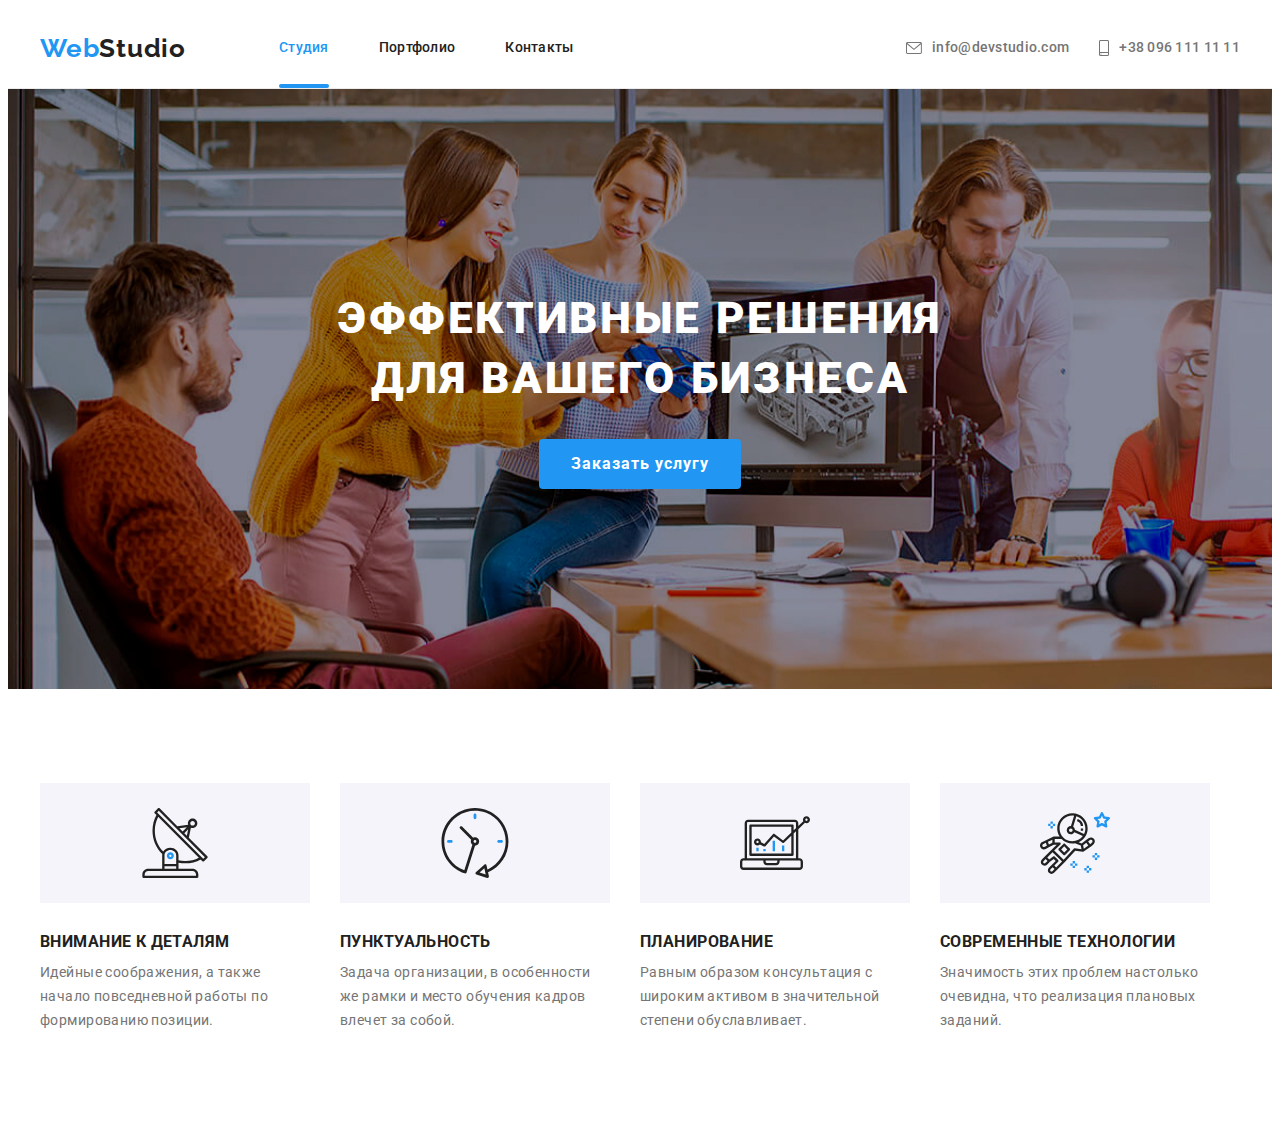
==== index.html @ 7c04c565 "адаптовано specifics section" ====
<!DOCTYPE html>
<html lang="ru">
  <head>
    <meta charset="UTF-8" />
    <meta http-equiv="X-UA-Compatible" content="IE=edge" />
    <meta name="viewport" content="width=device-width, initial-scale=1.0" />
    <title>Студия</title>
    <link rel="preconnect" href="https://fonts.googleapis.com" />
    <link rel="preconnect" href="https://fonts.gstatic.com" crossorigin />
    <link
      href="https://fonts.googleapis.com/css2?family=Raleway:wght@700&family=Roboto:wght@400;500;700;900&display=swap"
      rel="stylesheet"
    />
    <link
      rel="stylesheet"
      href="https://cdnjs.cloudflare.com/ajax/libs/modern-normalize/1.1.0/modern-normalize.min.css"
      integrity="sha512-wpPYUAdjBVSE4KJnH1VR1HeZfpl1ub8YT/NKx4PuQ5NmX2tKuGu6U/JRp5y+Y8XG2tV+wKQpNHVUX03MfMFn9Q=="
      crossorigin="anonymous"
      referrerpolicy="no-referrer"
    />

    <link rel="stylesheet" href="./css/main.min.css" />
  </head>

  <body>
    <!--=================start header=================-->

    <header class="header">
      <div class="container header__container">
        <nav class="header__navigation">
          <a class="header__logo-link link" href="" lang="en">
            <span class="logo-link__logo-part-one">Web</span>Studio</a
          >
          <ul class="header__nav-list list">
            <li class="header__nav-item">
              <a class="header__nav-link link current" href="">Студия</a>
            </li>
            <li class="header__nav-item">
              <a class="header__nav-link link" href="./portfolio.html"
                >Портфолио</a
              >
            </li>
            <li class="header__nav-item">
              <a class="header__nav-link link" href="">Контакты</a>
            </li>
          </ul>
        </nav>

        <button type="button" class="header__menu-burger-btn menu-burger-btn-close" data-menu-open>
          <span>
            <svg width="40" height="40">
              <use href="./images/icon.svg#menu-burger"></use>
            </svg>            
          </span>
        </button>

        <ul class="header__contacts-list list">
          <li class="header__contacts-item">
            <a
              class="header__contacts-link link"
              href="mailto:info@devstudio.com"
            >
              <svg class="header__contacts-icon" width="16" height="12">
                <use href="./images/icon.svg#letter"></use>
              </svg>
              info@devstudio.com</a
            >
          </li>
          <li class="header__contacts-item">
            <a class="header__contacts-link link" href="tel:+380961111111">
              <svg class="header__contacts-icon" width="10" height="16">
                <use href="./images/icon.svg#smartphone"></use>
              </svg>
              +38 096 111 11 11</a
            >
          </li>
        </ul>
      </div>

      <div class="mobile-menu" data-menu>
        <div class="container mobile-menu__container">

          <button class="mobile-menu__close-btn" data-menu-close>
          <svg class="mobile-menu__close-icon" width="40" height="40">
                <use href="./images/icon.svg#icon-close"></use>
              </svg>
        </button>

        <ul class="mobile-menu__nav-list list">
            <li class="mobile-menu__item">
              <a class="mobile-menu__link link current" href="">Студия</a>
            </li>
            <li class="mobile-menu__item">
              <a class="mobile-menu__link link" href="./portfolio.html"
                >Портфолио</a
              >
            </li>
            <li class="mobile-menu__item">
              <a class="mobile-menu__link link" href="">Контакты</a>
            </li>
          </ul>

          <ul class="mobile-menu__contacts list">
            <li class="mobile-menu__tel">
              <a class="mobile-menu__tel-link link" href="tel:+380961111111">+38 096 111 11 11</a>
              </li>
            <li class="mobile-menu__mail"></li>
              <a class="mobile-menu__mail-link link" href="mailto:info@devstudio.com">info@devstudio.com</a>
              </li>
          </ul>

          <ul class="mobile-menu__social list">
            <li class="mobile-menu__social-item">
              <a class="mobile-menu__social-link link" href="">Instagram </a>              
            </li>
            
            <li class="mobile-menu__social-item">
              <a class="mobile-menu__social-link link" href="">Twitter</a>
            </li>
            
            <li class="mobile-menu__social-item">
              <a class="mobile-menu__social-link link" href="">Facebook</a>
            </li>
            
            <li class="mobile-menu__social-item">
              <a class="mobile-menu__social-link link" href="">LinkedIn</a>
            </li>
          </ul>
       
        </div>        
      </div>  
      
    </header>
    <!--=================end header=================-->

    <!--=================start main=================-->
    <main>
      <!-- Hero -->
      <section class="hero">
        <div class="container hero__container">
          <h1 class="hero__title">
            Эффективные решения <br />
            для вашего бизнеса
          </h1>
          <button class="hero__button" type="button" data-modal-open>
            Заказать услугу
          </button>
        </div>
      </section>

      <!-- specifics -->
      <section class="section specifics__section">
        <div class="container">
          <h2 class="visually-hidden">Особенности</h2>
          <ul class="specifics__list list">
            <li class="specifics specifics__item">
              <div class="specifics__container">
                <svg width="70" height="70">
                  <use href="./images/icon.svg#antenna"></use>
                </svg>
              </div>
              <h3 class="specifics__title title">Внимание к деталям</h3>
              <p class="specifics__text">
                Идейные соображения, а также начало повседневной работы по
                формированию позиции.
              </p>
            </li>

            <li class="specifics__item">
              <div class="specifics__container">
                <svg width="70" height="70">
                  <use href="./images/icon.svg#clock"></use>
                </svg>
              </div>
              <h3 class="specifics__title title">Пунктуальность</h3>
              <p class="specifics__text">
                Задача организации, в особенности же рамки и место обучения
                кадров влечет за собой.
              </p>
            </li>

            <li class="specifics__item">
              <div class="specifics__container">
                <svg width="70" height="70">
                  <use href="./images/icon.svg#diagram"></use>
                </svg>
              </div>

              <h3 class="specifics__title title">Планирование</h3>
              <p class="specifics__text">
                Равным образом консультация с широким активом в значительной
                степени обуславливает.
              </p>
            </li>

            <li class="specifics__item">
              <div class="specifics__container">
                <svg width="70" height="70">
                  <use href="./images/icon.svg#astronaut"></use>
                </svg>
              </div>
              <h3 class="specifics__title title">Современные технологии</h3>
              <p class="specifics__text">
                Значимость этих проблем настолько очевидна, что реализация
                плановых заданий.
              </p>
            </li>
          </ul>
        </div>
      </section>

      <!-- work -->
      <!-- <section class="section work">
        <div class="container">
          <h2 class="work__title title">Чем мы занимаемся</h2>

          <ul class="work__list list">
            <li class="work__item">
              <div class="work__item-img">
                <img
                  src="./images/work1.jpg"
                  alt="руки на клавиатуре"
                  width="370"
                />
                <p class="work__text">Десктопные приложения</p>
              </div>
            </li>

            <li class="work__item">
              <div class="work__item-img">
                <img
                  src="./images/work2.jpg"
                  alt="телефон в руках"
                  width="370"
                />
                <p class="work__text">Мобильные приложения</p>
              </div>
            </li>

            <li class="work__item">
              <div class="work__item-img">
                <img
                  src="./images/work3.jpg"
                  alt="планшет в руках"
                  width="370"
                />
                <p class="work__text">Дизайнерские решения</p>
              </div>
            </li>
          </ul>
        </div>
      </section> -->

      <!-- team -->
      <!-- <section class="section team">
        <div class="container">
          <h2 class="team__title title">Наша команда</h2>
          <ul class="team__list list"> -->

            <!--team 1-->
            <!-- <li class="team__item">
              <img
                class="team__img"
                src="./images/team1.jpg"
                alt="Игорь Демьяненко"
                width="270"
              />
              <div class="team__description">
                <h3 class="team__list-title title">Игорь Демьяненко</h3>
                <p class="team__list-text" lang="en">Product Designer</p>

                <ul class="social-list list">
                  <li class="social-item team__social-item">
                    <a href="" class="social-item__links">
                      <svg class="social-item__icon" width="20" height="20">
                        <use href="./images/icon.svg#instagram"></use>
                      </svg>
                    </a>
                  </li>

                  <li class="social-item team__social-item">
                    <a href="" class="social-item__links">
                      <svg class="social-item__icon" width="20" height="20">
                        <use href="./images/icon.svg#twitter"></use>
                      </svg>
                    </a>
                  </li>

                  <li class="social-item team__social-item">
                    <a href="" class="social-item__links">
                      <svg class="social-item__icon" width="20" height="20">
                        <use href="./images/icon.svg#facebook"></use>
                      </svg>
                    </a>
                  </li>

                  <li class="social-item team__social-item">
                    <a href="" class="social-item__links">
                      <svg class="social-item__icon" width="20" height="20">
                        <use href="./images/icon.svg#linkedin"></use>
                      </svg>
                    </a>
                  </li>
                </ul>
              </div>
            </li> -->

            <!--team 2-->
            <!-- <li class="team__item">
              <img
                class="team__img"
                src="./images/team2.jpg"
                alt="Ольга Репина"
                width="270"
              />
              <div class="team__description">
                <h3 class="team__list-title title">Ольга Репина</h3>
                <p class="team__list-text" lang="en">Frontend Developer</p>

                <ul class="social-list list">
                  <li class="social-item team__social-item">
                    <a href="" class="social-item__links">
                      <svg class="social-item__icon" width="20" height="20">
                        <use href="./images/icon.svg#instagram"></use>
                      </svg>
                    </a>
                  </li>

                  <li class="social-item team__social-item">
                    <a href="" class="social-item__links">
                      <svg class="social-item__icon" width="20" height="20">
                        <use href="./images/icon.svg#twitter"></use>
                      </svg>
                    </a>
                  </li>

                  <li class="social-item team__social-item">
                    <a href="" class="social-item__links">
                      <svg class="social-item__icon" width="20" height="20">
                        <use href="./images/icon.svg#facebook"></use>
                      </svg>
                    </a>
                  </li>

                  <li class="social-item team__social-item">
                    <a href="" class="social-item__links">
                      <svg class="social-item__icon" width="20" height="20">
                        <use href="./images/icon.svg#linkedin"></use>
                      </svg>
                    </a>
                  </li>
                </ul>
              </div>
            </li> -->

            <!--team 3-->
            <!-- <li class="team__item">
              <img
                class="team__img"
                src="./images/team3.jpg"
                alt="Николай Тарасов"
                width="270"
              />
              <div class="team__description">
                <h3 class="team__list-title title">Николай Тарасов</h3>
                <p class="team__list-text" lang="en">Marketing</p>

                <ul class="social-list list">
                  <li class="social-item team__social-item">
                    <a href="" class="social-item__links">
                      <svg class="social-item__icon" width="20" height="20">
                        <use href="./images/icon.svg#instagram"></use>
                      </svg>
                    </a>
                  </li>

                  <li class="social-item team__social-item">
                    <a href="" class="social-item__links">
                      <svg class="social-item__icon" width="20" height="20">
                        <use href="./images/icon.svg#twitter"></use>
                      </svg>
                    </a>
                  </li>

                  <li class="social-item team__social-item">
                    <a href="" class="social-item__links">
                      <svg class="social-item__icon" width="20" height="20">
                        <use href="./images/icon.svg#facebook"></use>
                      </svg>
                    </a>
                  </li>

                  <li class="social-item team__social-item">
                    <a href="" class="social-item__links">
                      <svg class="social-item__icon" width="20" height="20">
                        <use href="./images/icon.svg#linkedin"></use>
                      </svg>
                    </a>
                  </li>
                </ul>
              </div>
            </li> -->

            <!--team 4-->
            <!-- <li class="team__item">
              <img
                class="team__img"
                src="./images/team4.jpg"
                alt="Михаил Ермаков"
                width="270"
              />
              <div class="team__description">
                <h3 class="team__list-title title">Михаил Ермаков</h3>
                <p class="team__list-text" lang="en">UI Designer</p>

                <ul class="social-list list">
                  <li class="social-item team__social-item">
                    <a href="" class="social-item__links">
                      <svg class="social-item__icon" width="20" height="20">
                        <use href="./images/icon.svg#instagram"></use>
                      </svg>
                    </a>
                  </li>

                  <li class="social-item team__social-item">
                    <a href="" class="social-item__links">
                      <svg class="social-item__icon" width="20" height="20">
                        <use href="./images/icon.svg#twitter"></use>
                      </svg>
                    </a>
                  </li>

                  <li class="social-item team__social-item">
                    <a href="" class="social-item__links">
                      <svg class="social-item__icon" width="20" height="20">
                        <use href="./images/icon.svg#facebook"></use>
                      </svg>
                    </a>
                  </li>

                  <li class="social-item team__social-item">
                    <a href="" class="social-item__links">
                      <svg class="social-item__icon" width="20" height="20">
                        <use href="./images/icon.svg#linkedin"></use>
                      </svg>
                    </a>
                  </li>
                </ul>
              </div>
            </li> -->
          </ul>
        </div>
      </section>

      <!--our clients-->
      <!-- <section class="section">
        <div class="container">
          <h2 class="clients clients__title title">Постоянные клиенты</h2>
          <ul class="clients__list list">
            <li>
              <a class="clients__link" href="">
                <svg width="106" height="60">
                  <use href="./images/icon.svg#group"></use>
                </svg>
              </a>
            </li>
            <li>
              <a class="clients__link" href="">
                <svg width="106" height="60">
                  <use href="./images/icon.svg#group-1"></use>
                </svg>
              </a>
            </li>
            <li>
              <a class="clients__link" href="">
                <svg width="106" height="60">
                  <use href="./images/icon.svg#group-2"></use>
                </svg>
              </a>
            </li>
            <li>
              <a class="clients__link" href="">
                <svg width="106" height="60">
                  <use href="./images/icon.svg#group-3"></use>
                </svg>
              </a>
            </li>
            <li>
              <a class="clients__link" href="">
                <svg width="106" height="60">
                  <use href="./images/icon.svg#group-4"></use>
                </svg>
              </a>
            </li>
            <li>
              <a class="clients__link" href="">
                <svg width="106" height="60">
                  <use href="./images/icon.svg#group-5"></use>
                </svg>
              </a>
            </li>
          </ul>
        </div>
      </section> -->
    </main>
    <!--=================end main=================-->

    <!--=================start footer=================-->
    <!-- <footer class="footer">
      <div class="container footer-container"> -->
        <!-- <div class="adress">
          <a class="footer-logo-link link" href="" lang="en">
            <span class="logo-part-one">Web</span>Studio</a
          >
          <address>
            <ul class="address-list list">
              <li class="address-list-item">
                <a
                  class="address-list-link link"
                  href="https://goo.gl/maps/DS2FpUbjy8NpvMt88"
                  target="_blank"
                >
                  г. Киев, пр-т Леси Украинки, 26</a
                >
              </li>
              <li class="address-list-item">
                <a
                  class="address-list-link-item link"
                  href="mailto:info@devstudio.com"
                  >info@devstudio.com</a
                >
              </li>
              <li class="address-list-item">
                <a class="address-list-link-item link" href="tel:+380991111111"
                  >+38 099 111 11 11</a
                >
              </li>
            </ul>
          </address>
        </div> -->

        <!-- <div class="footer-social">
          <p class="footer-text">присоединяйтесь</p>
          <ul class="footer-social-list list">
            <li class="footer-social-item">
              <a class="footer-social-link" href="">
                <svg width="20" height="20">
                  <use
                    class="footer-social-icon"
                    href="./images/icon.svg#instagram"
                  ></use>
                </svg>
              </a>
            </li>
            <li class="footer-social-item">
              <a class="footer-social-link" href="">
                <svg width="20" height="20">
                  <use href="./images/icon.svg#twitter"></use>
                </svg>
              </a>
            </li>
            <li class="footer-social-item">
              <a class="footer-social-link" href="">
                <svg width="20" height="20">
                  <use href="./images/icon.svg#facebook"></use>
                </svg>
              </a>
            </li>
            <li class="footer-social-item">
              <a class="footer-social-link" href="">
                <svg width="20" height="20">
                  <use href="./images/icon.svg#linkedin"></use>
                </svg>
              </a>
            </li>
          </ul>
        </div> -->

        <!-- form -->
        <!-- <div>
          <p class="footer-text">Подпишитесь на рассылку</p>
          <form name="email" autocomplete="on">
            <label>
              <input
                class="email-subscribe"
                type="email"
                name="email"
                autofocus
                placeholder="E-mail"
              />
            </label>
            <button class="form-btn" type="submit">
              <span class="form-text-icon-btn">
                Подписаться
                <svg class="form-icon-send" width="24" height="24">
                  <use href="./images/icon.svg#icon-send"></use>
                </svg>
              </span>
            </button>
          </form>
        </div> -->
      </div>
    </footer> 
    <!--=================end footer=================-->

    <!-- <div class="backdrop is-hidden" data-modal>
      <div class="modal">
        <button type="button" class="modal-close-btn" data-modal-close>
          <svg class="modal-close-icon" width="18" height="18">
            <use href="./images/icon.svg#icon-close"></use>
          </svg>
        </button>
        <p class="modal-title">Оставьте свои данные, мы вам перезвоним</p>

        <form class="modal-form">
          <div class="form-input-wrapper">
            <label class="form-field"
              ><span class="form-text">Имя</span>
              <span class="form-user">
                <input
                  name="user_name"
                  class="form-input"
                  type="text"
                  required
                  minlength="2"
                />
                <svg class="input-icon" width="18" height="18">
                  <use href="./images/icon.svg#person"></use>
                </svg>
              </span>
            </label>

            <label class="form-field"
              ><span class="form-text">Телефон</span>
              <span class="form-user">
                <input
                  name="user_tel"
                  class="form-input"
                  type="tel"
                  required
                  pattern="[0-9]{10}"
                />
                <svg class="input-icon" width="18" height="18">
                  <use href="./images/icon.svg#phone"></use>
                </svg>
              </span>
            </label>

            <label class="form-field"
              ><span class="form-text">Почта</span>
              <span class="form-user">
                <input
                  name="user_email"
                  class="form-input"
                  type="email"
                  required
                />
                <svg class="input-icon" width="18" height="18">
                  <use href="./images/icon.svg#email"></use>
                </svg>
              </span>
            </label>

            <label class="form-field"
              ><span class="form-text">Комментарий</span>
              <textarea
                name="comment"
                class="form-comment"
                placeholder="Введите текст"
              ></textarea>
            </label>
          </div>

          <div class="form-checkbox-wrapper">
            <input
              name="accept-policy"
              class="form-checkbox visually-hidden"
              type="checkbox"
              id="policy-checkbox"
              required
            />
            <label class="form-checkbox-label" for="policy-checkbox"
              >Соглашаюсь с рассылкой и принимаю&nbsp;
              <a class="accept-policy-link" href="">Условия договора</a></label
            >
          </div>
          <button class="send-btn" type="submit">Отправить</button>
        </form>
      </div>
    </div> -->

    <script src="./js/modal.js"></script>
    <script src="./js/menu.js"></script>
  </body>
</html>
---- css/main.min.css ----
:root{--primary-text-color: #757575;--title-text-color: #212121;--akcent-text-color: #2196f3;--main-text-color: #ffffff;--border-color: #eeeeee;--fone-background-color: #ffffff;--main-background-color: #2f303a;--second-background-color: #f5f4fa;--button-color: #2196f3;--social-color: #afb1b8;--social-akcent-color: #2196f3;--social-hover-color: #ffffff;--primary-font-family: "Roboto", sans-serif;--font-logo: "Raleway", sans-serif}.visually-hidden{position:absolute;width:1px;height:1px;margin:-1px;padding:0;overflow:hidden;border:0;clip:rect(0 0 0 0)}body{font-family:var(--primary-font-family);font-size:14px;line-height:0.03em;letter-spacing:0.03em;color:var(--primary-text-color);background-color:var(--fone-background-color)}h1,h2,h3,p{margin-top:0;margin-bottom:0}ul{margin-top:0;margin-bottom:0;padding-left:0}img{display:block;max-width:100%;height:auto}.list{list-style:none}.link{text-decoration:none;transition:color 250ms cubic-bezier(0.4, 0, 0.2, 1)}.section{padding-top:94px;padding-bottom:94px}.container{padding-left:15px;padding-right:15px}@media screen and (min-width: 480px){.container{width:480px;margin-left:auto;margin-right:auto}}@media screen and (min-width: 768px){.container{width:768px}}@media screen and (min-width: 1200px){.container{width:1200px}}.title{color:var(--title-text-color)}.social-list{display:flex;justify-content:center;align-items:center}.team__social-item:not(:last-child){margin-right:10px}.social-item__links{display:flex;justify-content:center;align-items:center;width:44px;height:44px;border-radius:50%;fill:var(--social-color);transition:background-color 250ms cubic-bezier(0.4, 0, 0.2, 1)}.social-item__links:hover,.social-item__links:focus{fill:var(--social-hover-color);background-color:var(--social-akcent-color)}.social-item__icon{display:flex;justify-content:center;transition:fill 250ms cubic-bezier(0.4, 0, 0.2, 1)}.header__logo-link{font-family:var(--font-logo);font-style:normal;font-weight:700;font-size:24px;line-height:1.17;letter-spacing:0.03em;color:var(--title-text-color)}.logo-link__logo-part-one{color:var(--akcent-text-color)}@media screen and (min-width: 1200px){.header__logo-link{font-size:26px;line-height:1.19}}.footer-logo-link{display:block;margin-bottom:20px;font-family:var(--font-logo);font-style:normal;font-weight:700;font-size:26px;line-height:1.19;letter-spacing:0.03em;color:var(--main-text-color)}@media screen and (max-width: 767px){.mobile-menu{opacity:0;visibility:hidden;pointer-events:none;position:absolute;top:0;left:0;width:100%;height:100vh;overflow:auto;background-color:var(--fone-background-color)}.mobile-menu__container{position:relative;padding-top:48px;padding-left:40px;padding-bottom:48px;display:flex;flex-direction:column;justify-content:space-between;height:100vh}.mobile-menu.is-open{opacity:1;visibility:visible;pointer-events:auto}.mobile-menu__close-btn{position:absolute;top:10px;right:15px;padding:0;border:none;line-height:0;background-color:transparent}.mobile-menu__close-btn:hover,.mobile-menu__close-btn:focus{fill:var(--button-color);outline:none;transition:fill 250ms cubic-bezier(0.4, 0, 0.2, 1)}.mobile-menu__item:not(:last-child){margin-bottom:32px}.mobile-menu__item .current{color:var(--akcent-text-color)}.mobile-menu__link{font-style:normal;font-weight:500;font-size:40px;line-height:1.18;letter-spacing:0.02em;color:var(--title-text-color)}.mobile-menu__tel{margin-bottom:32px}.mobile-menu__tel-link{font-style:normal;font-weight:500;font-size:34px;line-height:1.18;letter-spacing:0.02em;color:var(--akcent-text-color)}.mobile-menu__mail-link{font-style:normal;font-weight:500;font-size:24px;line-height:1.17;letter-spacing:0.02em;color:var(--primary-text-color)}.mobile-menu__social{display:flex;flex-wrap:wrap}.mobile-menu__social-item:not(:last-child){border-right:1px solid rgba(33,33,33,0.2);margin-right:10px}.mobile-menu__social-link{font-style:normal;font-weight:500;font-size:18px;line-height:1.22;letter-spacing:0.02em;color:var(--akcent-text-color);margin-right:10px}}@media screen and (min-width: 768px){.mobile-menu{display:none}}.backdrop{position:fixed;top:0;left:0;width:100vw;height:100vh;background-color:rgba(0,0,0,0.2);transition:opacity 500ms, visibility 500ms}.backdrop.is-hidden{opacity:0;visibility:hidden;pointer-events:none}.modal{position:absolute;top:50%;left:50%;transform:translate(-50%, -50%);width:528px;height:580px;background-color:#ffffff;color:var(--title-text-color);padding:40px;font-weight:700;font-size:20px;line-height:1.15}.modal-close-btn{position:absolute;top:8px;right:8px;width:30px;height:30px;display:flex;justify-content:center;align-items:center;border-radius:50%;border:1px solid rgba(0,0,0,0.1);background-color:transparent;padding:0;cursor:pointer}.modal-close-btn:hover,.modal-close-btn:focus{fill:var(--button-color);outline:none;transition:fill 250ms cubic-bezier(0.4, 0, 0.2, 1)}.modal-title{text-align:center}.form-input-wrapper{margin-top:12px;margin-bottom:20px}.form-field{display:block;align-items:center}.form-user{position:relative}.form-input{width:100%;height:40px;border:1px solid rgba(33,33,33,0.2);border-radius:4px;padding-left:42px;outline:none;font-weight:400;font-size:14px}.form-input:hover,.form-input:focus{border:1px solid var(--akcent-text-color);transition:border 250ms cubic-bezier(0.4, 0, 0.2, 1)}.input-icon{position:absolute;top:50%;left:12px;transform:translateY(-50%)}.form-input:focus+.input-icon,.form-input:hover+.input-icon{fill:var(--akcent-text-color);transition:fill 250ms cubic-bezier(0.4, 0, 0.2, 1)}.form-text{font-weight:400;font-size:12px;line-height:1.17;letter-spacing:0.01em;color:var(--primary-text-color)}.form-comment{width:100%;height:120px;border:1px solid rgba(33,33,33,0.2);border-radius:4px;resize:none;padding-top:12px;padding-left:16px;font-weight:400;font-size:14px;letter-spacing:0.01em;color:var(--title-text-color);outline:none}.form-comment:hover,.form-comment:focus{border:1px solid var(--akcent-text-color);transition:border 250ms cubic-bezier(0.4, 0, 0.2, 1)}.form-comment::placeholder{color:rgba(117,117,117,0.5)}.form-checkbox-wrapper{display:flex;justify-content:center}.form-checkbox-label{display:flex;align-items:center;font-weight:400;font-size:14px;line-height:1.71;color:var(--primary-text-color)}.form-checkbox-label::before{display:inline-block;width:16px;height:16px;border:1px solid #212121;border-radius:2px;content:"";cursor:pointer;margin-right:10px}.form-checkbox:checked+.form-checkbox-label::before{background-color:var(--button-color);border:none;background-image:url(../images/iconcheck.svg)}.form-checkbox:focus+.form-checkbox-label::before{outline:1px solid var(--button-color);border:none;transition:outline 250ms cubic-bezier(0.4, 0, 0.2, 1)}.accept-policy-link{color:var(--akcent-text-color)}.send-btn{display:block;margin:30px auto 0;width:200px;height:50px;border-radius:4px;border:none;font-weight:700;font-size:16px;line-height:1.88;letter-spacing:0.06em;color:var(--main-text-color);background-color:var(--button-color);cursor:pointer}.send-btn:hover,.send-btn:focus{background-color:#188ce8;box-shadow:0px 4px 4px rgba(0,0,0,0.15);transition:background-color 250ms cubic-bezier(0.4, 0, 0.2, 1),box-shadow 250ms cubic-bezier(0.4, 0, 0.2, 1)}.header{border-bottom:1px solid #ececec}.header__container{display:flex;justify-content:space-between;align-items:center}@media screen and (max-width: 1199px){.header__contacts-item:not(:last-child){margin-bottom:10px}.header{padding-top:21px;padding-bottom:21px}}@media screen and (max-width: 767px){.header{padding-top:10px;padding-bottom:10px}.header__nav-list{display:none}.header__contacts-list{display:none}.header__menu-burger-btn{padding:0;margin:0;border:none;line-height:0;background-color:var(--fone-background-color)}.header__menu-burger-btn:hover,.header__menu-burger-btn:focus{fill:var(--button-color);outline:none;transition:fill 250ms cubic-bezier(0.4, 0, 0.2, 1)}}@media screen and (min-width: 768px){.header__navigation{display:flex;align-items:center}.header__nav-list{display:flex;margin-left:88px}.header__nav-item{position:relative}.header__nav-item:not(:last-child){margin-right:50px}.header__nav-item .current{color:var(--akcent-text-color)}.header__nav-item .current::after{content:"";position:absolute;width:100%;height:4px;border-radius:2px;background-color:var(--social-akcent-color);bottom:-1px;left:0}.header__nav-link{position:relative;padding-top:32px;padding-bottom:32px;font-style:normal;font-weight:500;font-size:14px;line-height:1.14;letter-spacing:0.02em;color:var(--title-text-color)}.header__menu-burger-btn{display:none}.header__contacts-link{display:flex;align-items:center;font-weight:500;font-size:12px;line-height:1.17;letter-spacing:0.02em;color:var(--primary-text-color)}.header__contacts-icon{fill:currentColor;margin-right:10px}}@media screen and (min-width: 1200px){.header__nav-link{position:relative}.header__nav-link:hover,.header__nav-link:focus{color:var(--akcent-text-color)}.header__nav-list{margin-left:93px}.header__contacts-list{display:flex;align-items:center;margin-left:auto}.header__contacts-item:not(:last-child){margin-right:30px}.header__contacts-link{padding-top:32px;padding-bottom:32px;font-size:14px;line-height:1.14}.header__contacts-link:hover,.header__contacts-link:focus{color:var(--akcent-text-color)}}.hero{margin:0 auto;background-image:linear-gradient(rgba(47,48,58,0.4), rgba(47,48,58,0.4));background-size:cover;background-repeat:no-repeat;background-color:var(--main-background-color);text-align:center}.hero__title{font-weight:900;letter-spacing:0.06em;text-transform:uppercase;color:var(--main-text-color)}.hero__button{margin-right:auto;margin-left:auto;margin-top:30px;padding:10px 32px;min-width:200px;border-radius:4px;border:none;font-family:inherit;font-weight:700;font-size:16px;line-height:1.88;display:flex;align-items:center;text-align:center;letter-spacing:0.06em;cursor:pointer;color:var(--main-text-color);background-color:var(--button-color);transition:background-color 250ms cubic-bezier(0.4, 0, 0.2, 1),box-shadow 250ms cubic-bezier(0.4, 0, 0.2, 1)}.hero__button:hover,.hero__button:focus{background-color:#188ce8;box-shadow:0px 4px 4px rgba(0,0,0,0.15)}@media screen and (max-width: 1199px){.hero{max-height:400px;padding-top:118px;padding-bottom:118px}.hero__title{font-size:26px;line-height:1.62}}@media screen and (max-width: 767px){.hero{max-width:767px;background-image:url("../images/mobile/hero-img.jpg")}}@media screen and (max-width: 767px) and (min-device-pixel-ratio: 2), screen and (max-width: 767px) and (min-resolution: 192dpi), screen and (max-width: 767px) and (min-resolution: 2dppx){.hero{background-image:url("../images/mobile/hero-img@2x.jpg")}}@media screen and (min-width: 768px){.hero{max-width:1199px;background-image:url("../images/tablet/hero-tablet-img.jpg")}}@media screen and (min-width: 768px) and (min-device-pixel-ratio: 2), screen and (min-width: 768px) and (min-resolution: 192dpi), screen and (min-width: 768px) and (min-resolution: 2dppx){.hero{background-image:url("../images/tablet/hero-tablet-img@2x.jpg")}}@media screen and (min-width: 1200px){.hero{max-width:1600px;max-height:600px;padding-top:200px;padding-bottom:200px;background-image:url("../images/desktop/hero-desktop-Img.jpg")}}@media screen and (min-width: 1200px) and (min-device-pixel-ratio: 2), screen and (min-width: 1200px) and (min-resolution: 192dpi), screen and (min-width: 1200px) and (min-resolution: 2dppx){.hero{background-image:url("../images/desktop/hero-desktop-Img@2x.png")}}@media screen and (min-width: 1200px){.hero__title{font-size:44px;line-height:1.36}}.specifics__container{display:flex;justify-content:center;align-items:center;height:120px;margin-bottom:30px;background-color:var(--second-background-color)}.specifics__title{margin-bottom:10px;font-weight:700;line-height:1.14;text-transform:uppercase}.specifics__text{line-height:1.71}@media screen and (max-width: 1199px){.specifics__section{padding-top:60px;padding-bottom:60px}.specifics__list{flex-wrap:wrap;margin:-15px}.specifics__item{width:calc((100% - 4 * 15px) / 2);margin:15px}}@media screen and (max-width: 767px){.specifics__item{width:100%}.specifics__title{text-align:center}.specifics__text{margin-bottom:30px}}@media screen and (min-width: 768px){.specifics__list{display:flex}}@media screen and (min-width: 1200px){.specifics__item{width:270px}.specifics__item:not(:last-child){margin-right:30px}}.work{padding-top:0}.work__title{margin-bottom:50px;font-weight:700;font-size:36px;line-height:1.17;text-align:center}.work__list{display:flex}.work__item:not(:last-child){margin-right:30px}.work__item-img{position:relative}.work__text{position:absolute;bottom:0;left:0;width:100%;height:70px;font-weight:700;line-height:1.14;text-align:center;text-transform:uppercase;color:var(--main-text-color);background-color:rgba(47,48,58,0.8);padding-top:27px;padding-bottom:27px}.team{background-color:var(--second-background-color)}.team__title{margin-bottom:50px;font-weight:700;font-size:36px;line-height:42px;text-align:center}.team__list{display:flex;margin-left:-30px}.team__item{flex-basis:calc((100% - 120px) / 4);margin-left:30px}.team__description{width:270px;padding-top:30px;padding-bottom:30px;box-shadow:0px 1px 3px rgba(0,0,0,0.12),0px 1px 1px rgba(0,0,0,0.14),0px 2px 1px rgba(0,0,0,0.2);border-radius:0px 0px 4px 4px;background-color:var(--fone-background-color)}.team__list-title{margin-bottom:10px;font-weight:500;font-size:16px;line-height:1.19;text-align:center}.team__list-text{font-size:16px;line-height:1.19;text-align:center;margin-bottom:16px}.clients{margin-bottom:50px}.clients__title{font-weight:700;font-size:36px;line-height:1.17;text-align:center}.clients__list{display:flex;justify-content:space-between}.clients__link{padding:16px 32px;display:flex;width:170px;height:92px;border:1px solid var(--social-color);box-sizing:border-box;border-radius:4px;fill:var(--social-color);transition:fill 250ms cubic-bezier(0.4, 0, 0.2, 1),border 250ms cubic-bezier(0.4, 0, 0.2, 1)}.clients__link:hover,.clients__link:focus{fill:var(--social-akcent-color);border:1px solid var(--social-akcent-color)}.footer{background-color:var(--main-background-color);padding-top:60px;padding-bottom:60px}.footer-container{display:flex;align-items:baseline}.adress{margin-right:70px}.address-list-item:not(:last-child){margin-bottom:9px}.address-list-link{font-style:normal;font-weight:400;font-size:14px;line-height:1.71;letter-spacing:0.03em;color:var(--main-text-color)}.address-list-link:hover,.address-list-link:focus{color:var(--akcent-text-color)}.address-list-link-item{font-style:normal;font-weight:400;font-size:14px;line-height:1.71;letter-spacing:0.03em;color:rgba(255,255,255,0.6)}.address-list-link-item:hover,.address-list-link-item:focus{color:var(--akcent-text-color)}.footer-text{margin-bottom:20px;font-weight:700;line-height:1.14;text-transform:uppercase;color:var(--main-text-color)}.footer-social{margin-right:93px}.footer-social-list{display:flex;justify-content:space-between}.footer-social-item{display:flex;justify-content:space-between;align-items:center}.footer-social-item:not(:last-child){margin-right:10px}.footer-social-link{display:flex;justify-content:center;align-items:center;width:44px;height:44px;border-radius:50%;fill:var(--main-text-color);background-color:rgba(255,255,255,0.1);transition:background-color 250ms cubic-bezier(0.4, 0, 0.2, 1)}.footer-social-link:hover,.footer-social-link:focus{background-color:var(--social-akcent-color)}.footer-social-icon{display:flex;justify-content:center}.email-subscribe{width:358px;height:50px;border:1px solid rgba(255,255,255,0.3);box-sizing:border-box;border-radius:4px;background:none;filter:drop-shadow(0px 4px 4px rgba(0,0,0,0.15));padding-left:16px;font-weight:400;font-size:16px;line-height:1.25;letter-spacing:0.03em;color:var(--main-text-color)}.form-btn{width:200px;height:50px;margin-left:12px;border-radius:4px;border:none;font-weight:700;font-size:16px;line-height:1.88;letter-spacing:0.06em;color:var(--main-text-color);background-color:var(--button-color);cursor:pointer}.form-btn:hover,.form-btn:focus{background-color:#188ce8;box-shadow:0px 4px 4px rgba(0,0,0,0.15);transition:background-color 250ms cubic-bezier(0.4, 0, 0.2, 1),box-shadow 250ms cubic-bezier(0.4, 0, 0.2, 1)}.form-text-icon-btn{display:flex;justify-content:center}.form-icon-send{margin-left:10px}.filter-list{display:flex;justify-content:center}.filter-list-item{margin-right:8px;margin-bottom:50px}.filter-list-button{padding-top:6px;padding-bottom:6px;padding-left:22px;padding-right:22px;border-radius:4px;border:transparent;font-weight:500;font-size:16px;line-height:1.62;text-align:center;letter-spacing:0.03em;cursor:pointer;color:var(--title-text-color);background-color:var(--second-background-color);transition:color 250ms cubic-bezier(0.4, 0, 0.2, 1),background-color 250ms cubic-bezier(0.4, 0, 0.2, 1),box-shadow 250ms cubic-bezier(0.4, 0, 0.2, 1)}.filter-list-button:hover,.filter-list-button:focus{color:var(--main-text-color);background-color:var(--button-color);box-shadow:0px 3px 1px rgba(0,0,0,0.1),0px 1px 2px rgba(0,0,0,0.08),0px 2px 2px rgba(0,0,0,0.12)}.projects-list{display:flex;flex-wrap:wrap;margin-left:-30px;margin-top:-30px}.projects-list-item{flex-basis:calc((100% - 90px) / 3);margin-left:30px;margin-top:30px}.projects-list-link{display:block;transition:box-shadow 250ms cubic-bezier(0.4, 0, 0.2, 1)}.projects-list-link:hover,.projects-list-link:focus{box-shadow:0px 1px 1px rgba(0,0,0,0.12),0px 4px 4px rgba(0,0,0,0.06),1px 4px 6px rgba(0,0,0,0.16)}.project-description{padding:20px 24px;border:1px solid var(--border-color);border-top:none}.projects-item-title{margin-bottom:4px;font-style:normal;font-weight:700;font-size:18px;line-height:2;letter-spacing:0.06em;color:var(--title-text-color)}.projects-item-text{font-style:normal;font-weight:400;font-size:16px;line-height:1.88;letter-spacing:0.03em;color:var(--primary-text-color)}.projects-list-link-img{position:relative;overflow:hidden}.overlay{position:absolute;top:0;left:0;width:100%;height:100%;font-size:18px;line-height:1.56;color:var(--main-text-color);background-color:rgba(33,150,243,0.9);padding:63px 24px;overflow:auto;transform:translateY(101%);transition:transform 250ms cubic-bezier(0.4, 0, 0.2, 1)}.projects-list-link:hover .overlay,.projects-list-link:focus .overlay{transform:translate(0)}
/*# sourceMappingURL=main.min.css.map */
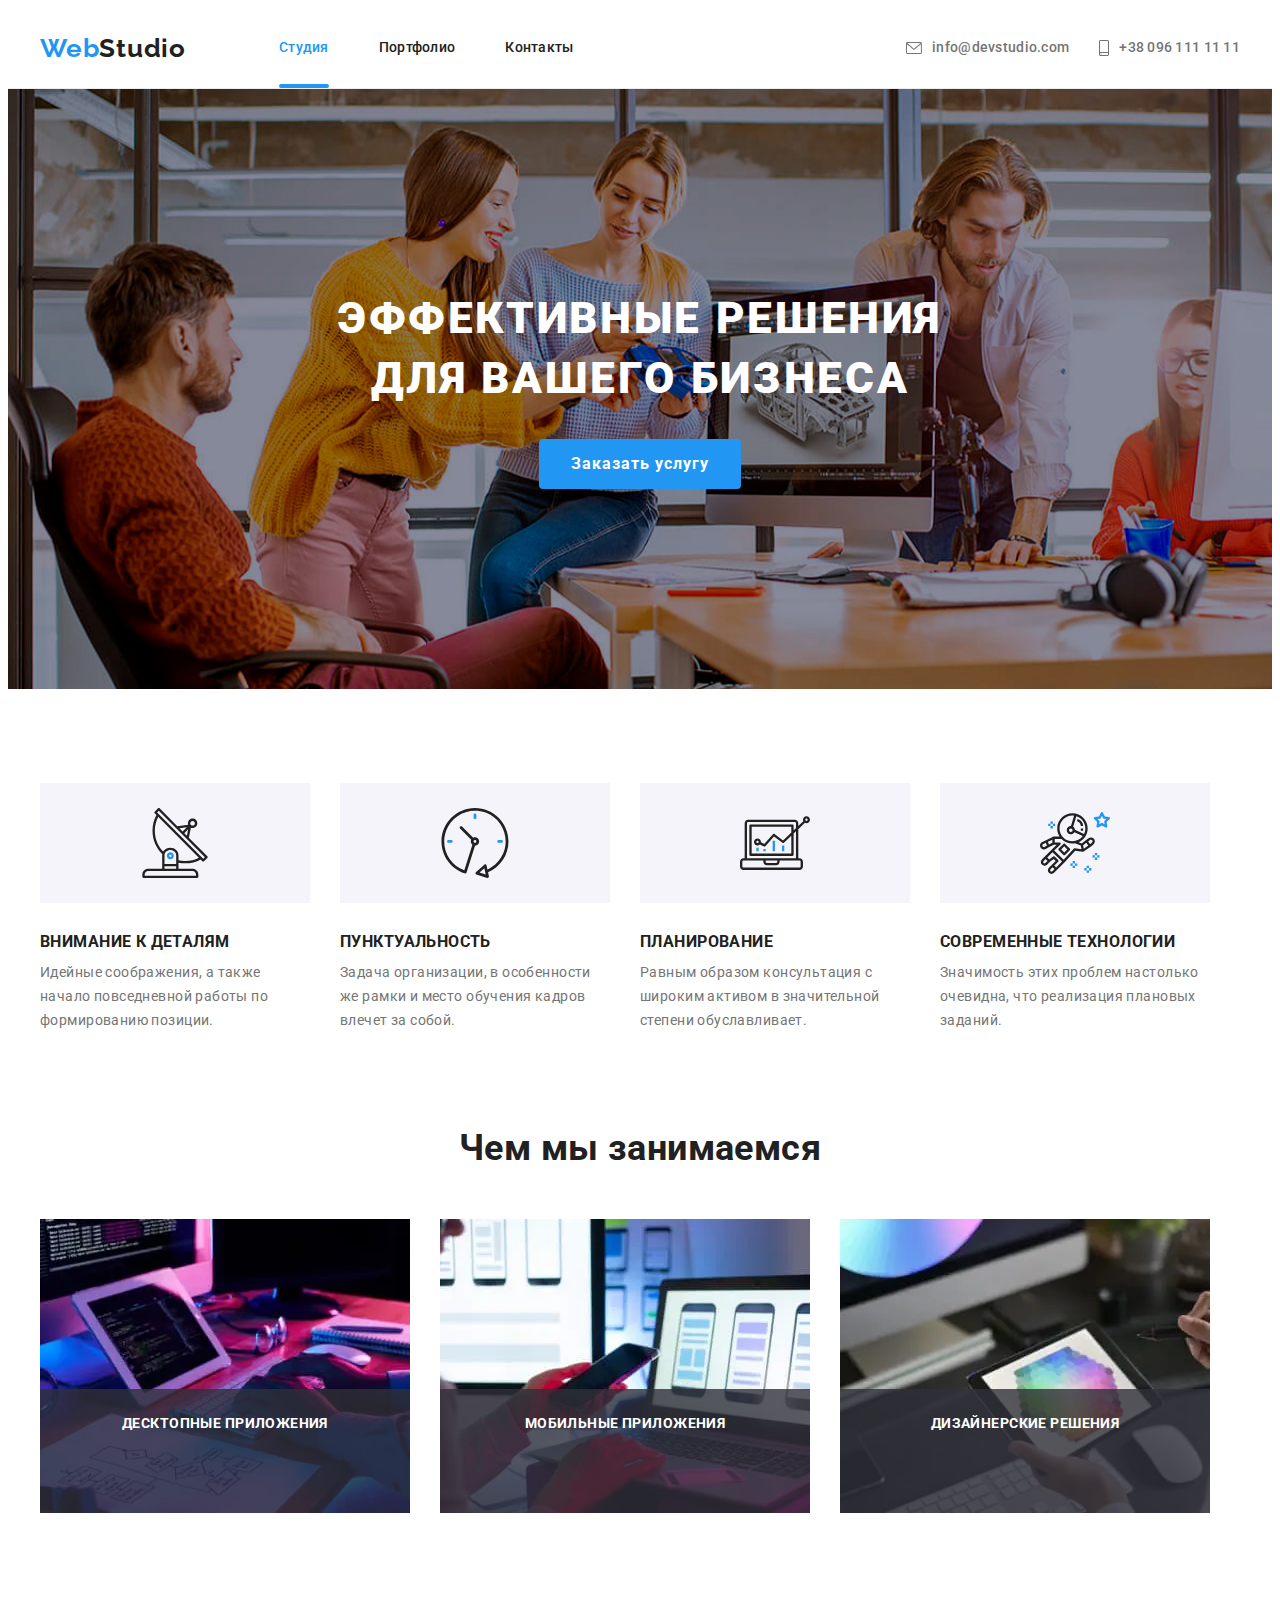
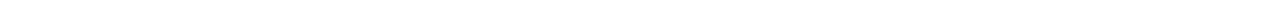
==== commit aa44af86: "адаптовано section work" ====
--- a/index.html
+++ b/index.html
@@ -46,11 +46,15 @@
           </ul>
         </nav>
 
-        <button type="button" class="header__menu-burger-btn menu-burger-btn-close" data-menu-open>
+        <button
+          type="button"
+          class="header__menu-burger-btn menu-burger-btn-close"
+          data-menu-open
+        >
           <span>
             <svg width="40" height="40">
               <use href="./images/icon.svg#menu-burger"></use>
-            </svg>            
+            </svg>
           </span>
         </button>
 
@@ -79,14 +83,13 @@
 
       <div class="mobile-menu" data-menu>
         <div class="container mobile-menu__container">
-
           <button class="mobile-menu__close-btn" data-menu-close>
-          <svg class="mobile-menu__close-icon" width="40" height="40">
-                <use href="./images/icon.svg#icon-close"></use>
-              </svg>
-        </button>
-
-        <ul class="mobile-menu__nav-list list">
+            <svg class="mobile-menu__close-icon" width="40" height="40">
+              <use href="./images/icon.svg#icon-close"></use>
+            </svg>
+          </button>
+
+          <ul class="mobile-menu__nav-list list">
             <li class="mobile-menu__item">
               <a class="mobile-menu__link link current" href="">Студия</a>
             </li>
@@ -102,34 +105,38 @@
 
           <ul class="mobile-menu__contacts list">
             <li class="mobile-menu__tel">
-              <a class="mobile-menu__tel-link link" href="tel:+380961111111">+38 096 111 11 11</a>
-              </li>
-            <li class="mobile-menu__mail"></li>
-              <a class="mobile-menu__mail-link link" href="mailto:info@devstudio.com">info@devstudio.com</a>
-              </li>
+              <a class="mobile-menu__tel-link link" href="tel:+380961111111"
+                >+38 096 111 11 11</a
+              >
+            </li>
+            <li class="mobile-menu__mail">
+              <a
+                class="mobile-menu__mail-link link"
+                href="mailto:info@devstudio.com"
+                >info@devstudio.com</a
+              >
+            </li>
           </ul>
 
           <ul class="mobile-menu__social list">
             <li class="mobile-menu__social-item">
-              <a class="mobile-menu__social-link link" href="">Instagram </a>              
-            </li>
-            
+              <a class="mobile-menu__social-link link" href="">Instagram </a>
+            </li>
+
             <li class="mobile-menu__social-item">
               <a class="mobile-menu__social-link link" href="">Twitter</a>
             </li>
-            
+
             <li class="mobile-menu__social-item">
               <a class="mobile-menu__social-link link" href="">Facebook</a>
             </li>
-            
+
             <li class="mobile-menu__social-item">
               <a class="mobile-menu__social-link link" href="">LinkedIn</a>
             </li>
           </ul>
-       
-        </div>        
-      </div>  
-      
+        </div>
+      </div>
     </header>
     <!--=================end header=================-->
 
@@ -210,46 +217,104 @@
       </section>
 
       <!-- work -->
-      <!-- <section class="section work">
+      <section class="section work">
         <div class="container">
           <h2 class="work__title title">Чем мы занимаемся</h2>
 
           <ul class="work__list list">
             <li class="work__item">
               <div class="work__item-img">
-                <img
-                  src="./images/work1.jpg"
-                  alt="руки на клавиатуре"
-                  width="370"
-                />
+                <picture>
+                  <source
+                    media="(min-width: 1200px)"
+                    srcset="
+                      ./images/desktop/work-img.webp    1x,
+                      ./images/desktop/work-img@2x.webp 2x
+                    "
+                    type="image/webp"
+                  />
+                  <source
+                    media="(min-width: 1200px)"
+                    srcset="
+                      ./images/desktop/work-img.jpg    1x,
+                      ./images/desktop/work-img@2x.jpg 2x
+                    "
+                  />
+
+                  <img
+                    src="./images/desktop/work-img.jpg"
+                    alt="руки на клавиатуре"
+                    width="370"
+                    height="294"
+                  />
+                </picture>
+
                 <p class="work__text">Десктопные приложения</p>
               </div>
             </li>
 
             <li class="work__item">
               <div class="work__item-img">
-                <img
-                  src="./images/work2.jpg"
-                  alt="телефон в руках"
-                  width="370"
-                />
+                <picture>
+                  <source
+                    media="(min-width: 1200px)"
+                    srcset="
+                      ./images/desktop/work2img.webp    1x,
+                      ./images/desktop/work2img@2x.webp 2x
+                    "
+                    type="image/webp"
+                  />
+                  <source
+                    media="(min-width: 1200px)"
+                    srcset="
+                      ./images/desktop/work2img.jpg    1x,
+                      ./images/desktop/work2img@2x.jpg 2x
+                    "
+                  />
+                  <img
+                    src="./images/desktop/work2img.jpg"
+                    alt="телефон в руках"
+                    width="370"
+                    height="294"
+                  />
+                </picture>
+
                 <p class="work__text">Мобильные приложения</p>
               </div>
             </li>
 
             <li class="work__item">
               <div class="work__item-img">
-                <img
-                  src="./images/work3.jpg"
-                  alt="планшет в руках"
-                  width="370"
-                />
+                <picture>
+                  <source
+                    media="(min-width: 1200px)"
+                    srcset="
+                      ./images/desktop/work3img.webp    1x,
+                      ./images/desktop/work3img@2x.webp 2x
+                    "
+                    type="image/webp"
+                  />
+                  <source
+                    media="(min-width: 1200px)"
+                    srcset="
+                      ./images/desktop/work3img.jpg    1x,
+                      ./images/desktop/work3img@2x.jpg 2x
+                    "
+                  />
+                  <img
+                    src="./images/desktop/work3img.jpg"
+                    alt="планшет в руках"
+                    width="370"
+                    height="294"
+                  />
+                </picture>
+
                 <p class="work__text">Дизайнерские решения</p>
               </div>
             </li>
           </ul>
         </div>
-      </section> -->
+      </section>
 
       <!-- team -->
       <!-- <section class="section team">
@@ -257,8 +322,8 @@
           <h2 class="team__title title">Наша команда</h2>
           <ul class="team__list list"> -->
 
-            <!--team 1-->
-            <!-- <li class="team__item">
+      <!--team 1-->
+      <!-- <li class="team__item">
               <img
                 class="team__img"
                 src="./images/team1.jpg"
@@ -305,8 +370,8 @@
               </div>
             </li> -->
 
-            <!--team 2-->
-            <!-- <li class="team__item">
+      <!--team 2-->
+      <!-- <li class="team__item">
               <img
                 class="team__img"
                 src="./images/team2.jpg"
@@ -353,8 +418,8 @@
               </div>
             </li> -->
 
-            <!--team 3-->
-            <!-- <li class="team__item">
+      <!--team 3-->
+      <!-- <li class="team__item">
               <img
                 class="team__img"
                 src="./images/team3.jpg"
@@ -401,8 +466,8 @@
               </div>
             </li> -->
 
-            <!--team 4-->
-            <!-- <li class="team__item">
+      <!--team 4-->
+      <!-- <li class="team__item">
               <img
                 class="team__img"
                 src="./images/team4.jpg"
@@ -448,9 +513,9 @@
                 </ul>
               </div>
             </li> -->
-          </ul>
-        </div>
-      </section>
+      <!-- </ul> -->
+      <!-- </div> -->
+      <!-- </section> -->
 
       <!--our clients-->
       <!-- <section class="section">
@@ -508,7 +573,7 @@
     <!--=================start footer=================-->
     <!-- <footer class="footer">
       <div class="container footer-container"> -->
-        <!-- <div class="adress">
+    <!-- <div class="adress">
           <a class="footer-logo-link link" href="" lang="en">
             <span class="logo-part-one">Web</span>Studio</a
           >
@@ -539,7 +604,7 @@
           </address>
         </div> -->
 
-        <!-- <div class="footer-social">
+    <!-- <div class="footer-social">
           <p class="footer-text">присоединяйтесь</p>
           <ul class="footer-social-list list">
             <li class="footer-social-item">
@@ -576,8 +641,8 @@
           </ul>
         </div> -->
 
-        <!-- form -->
-        <!-- <div>
+    <!-- form -->
+    <!-- <div>
           <p class="footer-text">Подпишитесь на рассылку</p>
           <form name="email" autocomplete="on">
             <label>
@@ -599,8 +664,8 @@
             </button>
           </form>
         </div> -->
-      </div>
-    </footer> 
+    <!-- </div> -->
+    <!-- </footer>  -->
     <!--=================end footer=================-->
 
     <!-- <div class="backdrop is-hidden" data-modal>
--- a/css/main.min.css
+++ b/css/main.min.css
@@ -1,2 +1,2 @@
-:root{--primary-text-color: #757575;--title-text-color: #212121;--akcent-text-color: #2196f3;--main-text-color: #ffffff;--border-color: #eeeeee;--fone-background-color: #ffffff;--main-background-color: #2f303a;--second-background-color: #f5f4fa;--button-color: #2196f3;--social-color: #afb1b8;--social-akcent-color: #2196f3;--social-hover-color: #ffffff;--primary-font-family: "Roboto", sans-serif;--font-logo: "Raleway", sans-serif}.visually-hidden{position:absolute;width:1px;height:1px;margin:-1px;padding:0;overflow:hidden;border:0;clip:rect(0 0 0 0)}body{font-family:var(--primary-font-family);font-size:14px;line-height:0.03em;letter-spacing:0.03em;color:var(--primary-text-color);background-color:var(--fone-background-color)}h1,h2,h3,p{margin-top:0;margin-bottom:0}ul{margin-top:0;margin-bottom:0;padding-left:0}img{display:block;max-width:100%;height:auto}.list{list-style:none}.link{text-decoration:none;transition:color 250ms cubic-bezier(0.4, 0, 0.2, 1)}.section{padding-top:94px;padding-bottom:94px}.container{padding-left:15px;padding-right:15px}@media screen and (min-width: 480px){.container{width:480px;margin-left:auto;margin-right:auto}}@media screen and (min-width: 768px){.container{width:768px}}@media screen and (min-width: 1200px){.container{width:1200px}}.title{color:var(--title-text-color)}.social-list{display:flex;justify-content:center;align-items:center}.team__social-item:not(:last-child){margin-right:10px}.social-item__links{display:flex;justify-content:center;align-items:center;width:44px;height:44px;border-radius:50%;fill:var(--social-color);transition:background-color 250ms cubic-bezier(0.4, 0, 0.2, 1)}.social-item__links:hover,.social-item__links:focus{fill:var(--social-hover-color);background-color:var(--social-akcent-color)}.social-item__icon{display:flex;justify-content:center;transition:fill 250ms cubic-bezier(0.4, 0, 0.2, 1)}.header__logo-link{font-family:var(--font-logo);font-style:normal;font-weight:700;font-size:24px;line-height:1.17;letter-spacing:0.03em;color:var(--title-text-color)}.logo-link__logo-part-one{color:var(--akcent-text-color)}@media screen and (min-width: 1200px){.header__logo-link{font-size:26px;line-height:1.19}}.footer-logo-link{display:block;margin-bottom:20px;font-family:var(--font-logo);font-style:normal;font-weight:700;font-size:26px;line-height:1.19;letter-spacing:0.03em;color:var(--main-text-color)}@media screen and (max-width: 767px){.mobile-menu{opacity:0;visibility:hidden;pointer-events:none;position:absolute;top:0;left:0;width:100%;height:100vh;overflow:auto;background-color:var(--fone-background-color)}.mobile-menu__container{position:relative;padding-top:48px;padding-left:40px;padding-bottom:48px;display:flex;flex-direction:column;justify-content:space-between;height:100vh}.mobile-menu.is-open{opacity:1;visibility:visible;pointer-events:auto}.mobile-menu__close-btn{position:absolute;top:10px;right:15px;padding:0;border:none;line-height:0;background-color:transparent}.mobile-menu__close-btn:hover,.mobile-menu__close-btn:focus{fill:var(--button-color);outline:none;transition:fill 250ms cubic-bezier(0.4, 0, 0.2, 1)}.mobile-menu__item:not(:last-child){margin-bottom:32px}.mobile-menu__item .current{color:var(--akcent-text-color)}.mobile-menu__link{font-style:normal;font-weight:500;font-size:40px;line-height:1.18;letter-spacing:0.02em;color:var(--title-text-color)}.mobile-menu__tel{margin-bottom:32px}.mobile-menu__tel-link{font-style:normal;font-weight:500;font-size:34px;line-height:1.18;letter-spacing:0.02em;color:var(--akcent-text-color)}.mobile-menu__mail-link{font-style:normal;font-weight:500;font-size:24px;line-height:1.17;letter-spacing:0.02em;color:var(--primary-text-color)}.mobile-menu__social{display:flex;flex-wrap:wrap}.mobile-menu__social-item:not(:last-child){border-right:1px solid rgba(33,33,33,0.2);margin-right:10px}.mobile-menu__social-link{font-style:normal;font-weight:500;font-size:18px;line-height:1.22;letter-spacing:0.02em;color:var(--akcent-text-color);margin-right:10px}}@media screen and (min-width: 768px){.mobile-menu{display:none}}.backdrop{position:fixed;top:0;left:0;width:100vw;height:100vh;background-color:rgba(0,0,0,0.2);transition:opacity 500ms, visibility 500ms}.backdrop.is-hidden{opacity:0;visibility:hidden;pointer-events:none}.modal{position:absolute;top:50%;left:50%;transform:translate(-50%, -50%);width:528px;height:580px;background-color:#ffffff;color:var(--title-text-color);padding:40px;font-weight:700;font-size:20px;line-height:1.15}.modal-close-btn{position:absolute;top:8px;right:8px;width:30px;height:30px;display:flex;justify-content:center;align-items:center;border-radius:50%;border:1px solid rgba(0,0,0,0.1);background-color:transparent;padding:0;cursor:pointer}.modal-close-btn:hover,.modal-close-btn:focus{fill:var(--button-color);outline:none;transition:fill 250ms cubic-bezier(0.4, 0, 0.2, 1)}.modal-title{text-align:center}.form-input-wrapper{margin-top:12px;margin-bottom:20px}.form-field{display:block;align-items:center}.form-user{position:relative}.form-input{width:100%;height:40px;border:1px solid rgba(33,33,33,0.2);border-radius:4px;padding-left:42px;outline:none;font-weight:400;font-size:14px}.form-input:hover,.form-input:focus{border:1px solid var(--akcent-text-color);transition:border 250ms cubic-bezier(0.4, 0, 0.2, 1)}.input-icon{position:absolute;top:50%;left:12px;transform:translateY(-50%)}.form-input:focus+.input-icon,.form-input:hover+.input-icon{fill:var(--akcent-text-color);transition:fill 250ms cubic-bezier(0.4, 0, 0.2, 1)}.form-text{font-weight:400;font-size:12px;line-height:1.17;letter-spacing:0.01em;color:var(--primary-text-color)}.form-comment{width:100%;height:120px;border:1px solid rgba(33,33,33,0.2);border-radius:4px;resize:none;padding-top:12px;padding-left:16px;font-weight:400;font-size:14px;letter-spacing:0.01em;color:var(--title-text-color);outline:none}.form-comment:hover,.form-comment:focus{border:1px solid var(--akcent-text-color);transition:border 250ms cubic-bezier(0.4, 0, 0.2, 1)}.form-comment::placeholder{color:rgba(117,117,117,0.5)}.form-checkbox-wrapper{display:flex;justify-content:center}.form-checkbox-label{display:flex;align-items:center;font-weight:400;font-size:14px;line-height:1.71;color:var(--primary-text-color)}.form-checkbox-label::before{display:inline-block;width:16px;height:16px;border:1px solid #212121;border-radius:2px;content:"";cursor:pointer;margin-right:10px}.form-checkbox:checked+.form-checkbox-label::before{background-color:var(--button-color);border:none;background-image:url(../images/iconcheck.svg)}.form-checkbox:focus+.form-checkbox-label::before{outline:1px solid var(--button-color);border:none;transition:outline 250ms cubic-bezier(0.4, 0, 0.2, 1)}.accept-policy-link{color:var(--akcent-text-color)}.send-btn{display:block;margin:30px auto 0;width:200px;height:50px;border-radius:4px;border:none;font-weight:700;font-size:16px;line-height:1.88;letter-spacing:0.06em;color:var(--main-text-color);background-color:var(--button-color);cursor:pointer}.send-btn:hover,.send-btn:focus{background-color:#188ce8;box-shadow:0px 4px 4px rgba(0,0,0,0.15);transition:background-color 250ms cubic-bezier(0.4, 0, 0.2, 1),box-shadow 250ms cubic-bezier(0.4, 0, 0.2, 1)}.header{border-bottom:1px solid #ececec}.header__container{display:flex;justify-content:space-between;align-items:center}@media screen and (max-width: 1199px){.header__contacts-item:not(:last-child){margin-bottom:10px}.header{padding-top:21px;padding-bottom:21px}}@media screen and (max-width: 767px){.header{padding-top:10px;padding-bottom:10px}.header__nav-list{display:none}.header__contacts-list{display:none}.header__menu-burger-btn{padding:0;margin:0;border:none;line-height:0;background-color:var(--fone-background-color)}.header__menu-burger-btn:hover,.header__menu-burger-btn:focus{fill:var(--button-color);outline:none;transition:fill 250ms cubic-bezier(0.4, 0, 0.2, 1)}}@media screen and (min-width: 768px){.header__navigation{display:flex;align-items:center}.header__nav-list{display:flex;margin-left:88px}.header__nav-item{position:relative}.header__nav-item:not(:last-child){margin-right:50px}.header__nav-item .current{color:var(--akcent-text-color)}.header__nav-item .current::after{content:"";position:absolute;width:100%;height:4px;border-radius:2px;background-color:var(--social-akcent-color);bottom:-1px;left:0}.header__nav-link{position:relative;padding-top:32px;padding-bottom:32px;font-style:normal;font-weight:500;font-size:14px;line-height:1.14;letter-spacing:0.02em;color:var(--title-text-color)}.header__menu-burger-btn{display:none}.header__contacts-link{display:flex;align-items:center;font-weight:500;font-size:12px;line-height:1.17;letter-spacing:0.02em;color:var(--primary-text-color)}.header__contacts-icon{fill:currentColor;margin-right:10px}}@media screen and (min-width: 1200px){.header__nav-link{position:relative}.header__nav-link:hover,.header__nav-link:focus{color:var(--akcent-text-color)}.header__nav-list{margin-left:93px}.header__contacts-list{display:flex;align-items:center;margin-left:auto}.header__contacts-item:not(:last-child){margin-right:30px}.header__contacts-link{padding-top:32px;padding-bottom:32px;font-size:14px;line-height:1.14}.header__contacts-link:hover,.header__contacts-link:focus{color:var(--akcent-text-color)}}.hero{margin:0 auto;background-image:linear-gradient(rgba(47,48,58,0.4), rgba(47,48,58,0.4));background-size:cover;background-repeat:no-repeat;background-color:var(--main-background-color);text-align:center}.hero__title{font-weight:900;letter-spacing:0.06em;text-transform:uppercase;color:var(--main-text-color)}.hero__button{margin-right:auto;margin-left:auto;margin-top:30px;padding:10px 32px;min-width:200px;border-radius:4px;border:none;font-family:inherit;font-weight:700;font-size:16px;line-height:1.88;display:flex;align-items:center;text-align:center;letter-spacing:0.06em;cursor:pointer;color:var(--main-text-color);background-color:var(--button-color);transition:background-color 250ms cubic-bezier(0.4, 0, 0.2, 1),box-shadow 250ms cubic-bezier(0.4, 0, 0.2, 1)}.hero__button:hover,.hero__button:focus{background-color:#188ce8;box-shadow:0px 4px 4px rgba(0,0,0,0.15)}@media screen and (max-width: 1199px){.hero{max-height:400px;padding-top:118px;padding-bottom:118px}.hero__title{font-size:26px;line-height:1.62}}@media screen and (max-width: 767px){.hero{max-width:767px;background-image:url("../images/mobile/hero-img.jpg")}}@media screen and (max-width: 767px) and (min-device-pixel-ratio: 2), screen and (max-width: 767px) and (min-resolution: 192dpi), screen and (max-width: 767px) and (min-resolution: 2dppx){.hero{background-image:url("../images/mobile/hero-img@2x.jpg")}}@media screen and (min-width: 768px){.hero{max-width:1199px;background-image:url("../images/tablet/hero-tablet-img.jpg")}}@media screen and (min-width: 768px) and (min-device-pixel-ratio: 2), screen and (min-width: 768px) and (min-resolution: 192dpi), screen and (min-width: 768px) and (min-resolution: 2dppx){.hero{background-image:url("../images/tablet/hero-tablet-img@2x.jpg")}}@media screen and (min-width: 1200px){.hero{max-width:1600px;max-height:600px;padding-top:200px;padding-bottom:200px;background-image:url("../images/desktop/hero-desktop-Img.jpg")}}@media screen and (min-width: 1200px) and (min-device-pixel-ratio: 2), screen and (min-width: 1200px) and (min-resolution: 192dpi), screen and (min-width: 1200px) and (min-resolution: 2dppx){.hero{background-image:url("../images/desktop/hero-desktop-Img@2x.png")}}@media screen and (min-width: 1200px){.hero__title{font-size:44px;line-height:1.36}}.specifics__container{display:flex;justify-content:center;align-items:center;height:120px;margin-bottom:30px;background-color:var(--second-background-color)}.specifics__title{margin-bottom:10px;font-weight:700;line-height:1.14;text-transform:uppercase}.specifics__text{line-height:1.71}@media screen and (max-width: 1199px){.specifics__section{padding-top:60px;padding-bottom:60px}.specifics__list{flex-wrap:wrap;margin:-15px}.specifics__item{width:calc((100% - 4 * 15px) / 2);margin:15px}}@media screen and (max-width: 767px){.specifics__item{width:100%}.specifics__title{text-align:center}.specifics__text{margin-bottom:30px}}@media screen and (min-width: 768px){.specifics__list{display:flex}}@media screen and (min-width: 1200px){.specifics__item{width:270px}.specifics__item:not(:last-child){margin-right:30px}}.work{padding-top:0}.work__title{margin-bottom:50px;font-weight:700;font-size:36px;line-height:1.17;text-align:center}.work__list{display:flex}.work__item:not(:last-child){margin-right:30px}.work__item-img{position:relative}.work__text{position:absolute;bottom:0;left:0;width:100%;height:70px;font-weight:700;line-height:1.14;text-align:center;text-transform:uppercase;color:var(--main-text-color);background-color:rgba(47,48,58,0.8);padding-top:27px;padding-bottom:27px}.team{background-color:var(--second-background-color)}.team__title{margin-bottom:50px;font-weight:700;font-size:36px;line-height:42px;text-align:center}.team__list{display:flex;margin-left:-30px}.team__item{flex-basis:calc((100% - 120px) / 4);margin-left:30px}.team__description{width:270px;padding-top:30px;padding-bottom:30px;box-shadow:0px 1px 3px rgba(0,0,0,0.12),0px 1px 1px rgba(0,0,0,0.14),0px 2px 1px rgba(0,0,0,0.2);border-radius:0px 0px 4px 4px;background-color:var(--fone-background-color)}.team__list-title{margin-bottom:10px;font-weight:500;font-size:16px;line-height:1.19;text-align:center}.team__list-text{font-size:16px;line-height:1.19;text-align:center;margin-bottom:16px}.clients{margin-bottom:50px}.clients__title{font-weight:700;font-size:36px;line-height:1.17;text-align:center}.clients__list{display:flex;justify-content:space-between}.clients__link{padding:16px 32px;display:flex;width:170px;height:92px;border:1px solid var(--social-color);box-sizing:border-box;border-radius:4px;fill:var(--social-color);transition:fill 250ms cubic-bezier(0.4, 0, 0.2, 1),border 250ms cubic-bezier(0.4, 0, 0.2, 1)}.clients__link:hover,.clients__link:focus{fill:var(--social-akcent-color);border:1px solid var(--social-akcent-color)}.footer{background-color:var(--main-background-color);padding-top:60px;padding-bottom:60px}.footer-container{display:flex;align-items:baseline}.adress{margin-right:70px}.address-list-item:not(:last-child){margin-bottom:9px}.address-list-link{font-style:normal;font-weight:400;font-size:14px;line-height:1.71;letter-spacing:0.03em;color:var(--main-text-color)}.address-list-link:hover,.address-list-link:focus{color:var(--akcent-text-color)}.address-list-link-item{font-style:normal;font-weight:400;font-size:14px;line-height:1.71;letter-spacing:0.03em;color:rgba(255,255,255,0.6)}.address-list-link-item:hover,.address-list-link-item:focus{color:var(--akcent-text-color)}.footer-text{margin-bottom:20px;font-weight:700;line-height:1.14;text-transform:uppercase;color:var(--main-text-color)}.footer-social{margin-right:93px}.footer-social-list{display:flex;justify-content:space-between}.footer-social-item{display:flex;justify-content:space-between;align-items:center}.footer-social-item:not(:last-child){margin-right:10px}.footer-social-link{display:flex;justify-content:center;align-items:center;width:44px;height:44px;border-radius:50%;fill:var(--main-text-color);background-color:rgba(255,255,255,0.1);transition:background-color 250ms cubic-bezier(0.4, 0, 0.2, 1)}.footer-social-link:hover,.footer-social-link:focus{background-color:var(--social-akcent-color)}.footer-social-icon{display:flex;justify-content:center}.email-subscribe{width:358px;height:50px;border:1px solid rgba(255,255,255,0.3);box-sizing:border-box;border-radius:4px;background:none;filter:drop-shadow(0px 4px 4px rgba(0,0,0,0.15));padding-left:16px;font-weight:400;font-size:16px;line-height:1.25;letter-spacing:0.03em;color:var(--main-text-color)}.form-btn{width:200px;height:50px;margin-left:12px;border-radius:4px;border:none;font-weight:700;font-size:16px;line-height:1.88;letter-spacing:0.06em;color:var(--main-text-color);background-color:var(--button-color);cursor:pointer}.form-btn:hover,.form-btn:focus{background-color:#188ce8;box-shadow:0px 4px 4px rgba(0,0,0,0.15);transition:background-color 250ms cubic-bezier(0.4, 0, 0.2, 1),box-shadow 250ms cubic-bezier(0.4, 0, 0.2, 1)}.form-text-icon-btn{display:flex;justify-content:center}.form-icon-send{margin-left:10px}.filter-list{display:flex;justify-content:center}.filter-list-item{margin-right:8px;margin-bottom:50px}.filter-list-button{padding-top:6px;padding-bottom:6px;padding-left:22px;padding-right:22px;border-radius:4px;border:transparent;font-weight:500;font-size:16px;line-height:1.62;text-align:center;letter-spacing:0.03em;cursor:pointer;color:var(--title-text-color);background-color:var(--second-background-color);transition:color 250ms cubic-bezier(0.4, 0, 0.2, 1),background-color 250ms cubic-bezier(0.4, 0, 0.2, 1),box-shadow 250ms cubic-bezier(0.4, 0, 0.2, 1)}.filter-list-button:hover,.filter-list-button:focus{color:var(--main-text-color);background-color:var(--button-color);box-shadow:0px 3px 1px rgba(0,0,0,0.1),0px 1px 2px rgba(0,0,0,0.08),0px 2px 2px rgba(0,0,0,0.12)}.projects-list{display:flex;flex-wrap:wrap;margin-left:-30px;margin-top:-30px}.projects-list-item{flex-basis:calc((100% - 90px) / 3);margin-left:30px;margin-top:30px}.projects-list-link{display:block;transition:box-shadow 250ms cubic-bezier(0.4, 0, 0.2, 1)}.projects-list-link:hover,.projects-list-link:focus{box-shadow:0px 1px 1px rgba(0,0,0,0.12),0px 4px 4px rgba(0,0,0,0.06),1px 4px 6px rgba(0,0,0,0.16)}.project-description{padding:20px 24px;border:1px solid var(--border-color);border-top:none}.projects-item-title{margin-bottom:4px;font-style:normal;font-weight:700;font-size:18px;line-height:2;letter-spacing:0.06em;color:var(--title-text-color)}.projects-item-text{font-style:normal;font-weight:400;font-size:16px;line-height:1.88;letter-spacing:0.03em;color:var(--primary-text-color)}.projects-list-link-img{position:relative;overflow:hidden}.overlay{position:absolute;top:0;left:0;width:100%;height:100%;font-size:18px;line-height:1.56;color:var(--main-text-color);background-color:rgba(33,150,243,0.9);padding:63px 24px;overflow:auto;transform:translateY(101%);transition:transform 250ms cubic-bezier(0.4, 0, 0.2, 1)}.projects-list-link:hover .overlay,.projects-list-link:focus .overlay{transform:translate(0)}
+:root{--primary-text-color: #757575;--title-text-color: #212121;--akcent-text-color: #2196f3;--main-text-color: #ffffff;--border-color: #eeeeee;--fone-background-color: #ffffff;--main-background-color: #2f303a;--second-background-color: #f5f4fa;--button-color: #2196f3;--social-color: #afb1b8;--social-akcent-color: #2196f3;--social-hover-color: #ffffff;--primary-font-family: "Roboto", sans-serif;--font-logo: "Raleway", sans-serif}.visually-hidden{position:absolute;width:1px;height:1px;margin:-1px;padding:0;overflow:hidden;border:0;clip:rect(0 0 0 0)}body{font-family:var(--primary-font-family);font-size:14px;line-height:0.03em;letter-spacing:0.03em;color:var(--primary-text-color);background-color:var(--fone-background-color)}h1,h2,h3,p{margin-top:0;margin-bottom:0}ul{margin-top:0;margin-bottom:0;padding-left:0}img{display:block;max-width:100%;height:auto}.list{list-style:none}.link{text-decoration:none;transition:color 250ms cubic-bezier(0.4, 0, 0.2, 1)}.section{padding-top:94px;padding-bottom:94px}.container{padding-left:15px;padding-right:15px}@media screen and (min-width: 480px){.container{width:480px;margin-left:auto;margin-right:auto}}@media screen and (min-width: 768px){.container{width:768px}}@media screen and (min-width: 1200px){.container{width:1200px}}.title{color:var(--title-text-color)}.social-list{display:flex;justify-content:center;align-items:center}.team__social-item:not(:last-child){margin-right:10px}.social-item__links{display:flex;justify-content:center;align-items:center;width:44px;height:44px;border-radius:50%;fill:var(--social-color);transition:background-color 250ms cubic-bezier(0.4, 0, 0.2, 1)}.social-item__links:hover,.social-item__links:focus{fill:var(--social-hover-color);background-color:var(--social-akcent-color)}.social-item__icon{display:flex;justify-content:center;transition:fill 250ms cubic-bezier(0.4, 0, 0.2, 1)}.header__logo-link{font-family:var(--font-logo);font-style:normal;font-weight:700;font-size:24px;line-height:1.17;letter-spacing:0.03em;color:var(--title-text-color)}.logo-link__logo-part-one{color:var(--akcent-text-color)}@media screen and (min-width: 1200px){.header__logo-link{font-size:26px;line-height:1.19}}.footer-logo-link{display:block;margin-bottom:20px;font-family:var(--font-logo);font-style:normal;font-weight:700;font-size:26px;line-height:1.19;letter-spacing:0.03em;color:var(--main-text-color)}@media screen and (max-width: 767px){.mobile-menu{opacity:0;visibility:hidden;pointer-events:none;position:absolute;top:0;left:0;width:100%;height:100vh;overflow:auto;background-color:var(--fone-background-color)}.mobile-menu__container{position:relative;padding-top:48px;padding-left:40px;padding-bottom:48px;display:flex;flex-direction:column;justify-content:space-between;height:100vh}.mobile-menu.is-open{opacity:1;visibility:visible;pointer-events:auto}.mobile-menu__close-btn{position:absolute;top:10px;right:15px;padding:0;border:none;line-height:0;background-color:transparent}.mobile-menu__close-btn:hover,.mobile-menu__close-btn:focus{fill:var(--button-color);outline:none;transition:fill 250ms cubic-bezier(0.4, 0, 0.2, 1)}.mobile-menu__item:not(:last-child){margin-bottom:32px}.mobile-menu__item .current{color:var(--akcent-text-color)}.mobile-menu__link{font-style:normal;font-weight:500;font-size:40px;line-height:1.18;letter-spacing:0.02em;color:var(--title-text-color)}.mobile-menu__tel{margin-bottom:32px}.mobile-menu__tel-link{font-style:normal;font-weight:500;font-size:34px;line-height:1.18;letter-spacing:0.02em;color:var(--akcent-text-color)}.mobile-menu__mail-link{font-style:normal;font-weight:500;font-size:24px;line-height:1.17;letter-spacing:0.02em;color:var(--primary-text-color)}.mobile-menu__social{display:flex;flex-wrap:wrap}.mobile-menu__social-item:not(:last-child){border-right:1px solid rgba(33,33,33,0.2);margin-right:10px}.mobile-menu__social-link{font-style:normal;font-weight:500;font-size:18px;line-height:1.22;letter-spacing:0.02em;color:var(--akcent-text-color);margin-right:10px}}@media screen and (min-width: 768px){.mobile-menu{display:none}}.backdrop{position:fixed;top:0;left:0;width:100vw;height:100vh;background-color:rgba(0,0,0,0.2);transition:opacity 500ms, visibility 500ms}.backdrop.is-hidden{opacity:0;visibility:hidden;pointer-events:none}.modal{position:absolute;top:50%;left:50%;transform:translate(-50%, -50%);width:528px;height:580px;background-color:#ffffff;color:var(--title-text-color);padding:40px;font-weight:700;font-size:20px;line-height:1.15}.modal-close-btn{position:absolute;top:8px;right:8px;width:30px;height:30px;display:flex;justify-content:center;align-items:center;border-radius:50%;border:1px solid rgba(0,0,0,0.1);background-color:transparent;padding:0;cursor:pointer}.modal-close-btn:hover,.modal-close-btn:focus{fill:var(--button-color);outline:none;transition:fill 250ms cubic-bezier(0.4, 0, 0.2, 1)}.modal-title{text-align:center}.form-input-wrapper{margin-top:12px;margin-bottom:20px}.form-field{display:block;align-items:center}.form-user{position:relative}.form-input{width:100%;height:40px;border:1px solid rgba(33,33,33,0.2);border-radius:4px;padding-left:42px;outline:none;font-weight:400;font-size:14px}.form-input:hover,.form-input:focus{border:1px solid var(--akcent-text-color);transition:border 250ms cubic-bezier(0.4, 0, 0.2, 1)}.input-icon{position:absolute;top:50%;left:12px;transform:translateY(-50%)}.form-input:focus+.input-icon,.form-input:hover+.input-icon{fill:var(--akcent-text-color);transition:fill 250ms cubic-bezier(0.4, 0, 0.2, 1)}.form-text{font-weight:400;font-size:12px;line-height:1.17;letter-spacing:0.01em;color:var(--primary-text-color)}.form-comment{width:100%;height:120px;border:1px solid rgba(33,33,33,0.2);border-radius:4px;resize:none;padding-top:12px;padding-left:16px;font-weight:400;font-size:14px;letter-spacing:0.01em;color:var(--title-text-color);outline:none}.form-comment:hover,.form-comment:focus{border:1px solid var(--akcent-text-color);transition:border 250ms cubic-bezier(0.4, 0, 0.2, 1)}.form-comment::placeholder{color:rgba(117,117,117,0.5)}.form-checkbox-wrapper{display:flex;justify-content:center}.form-checkbox-label{display:flex;align-items:center;font-weight:400;font-size:14px;line-height:1.71;color:var(--primary-text-color)}.form-checkbox-label::before{display:inline-block;width:16px;height:16px;border:1px solid #212121;border-radius:2px;content:"";cursor:pointer;margin-right:10px}.form-checkbox:checked+.form-checkbox-label::before{background-color:var(--button-color);border:none;background-image:url(../images/iconcheck.svg)}.form-checkbox:focus+.form-checkbox-label::before{outline:1px solid var(--button-color);border:none;transition:outline 250ms cubic-bezier(0.4, 0, 0.2, 1)}.accept-policy-link{color:var(--akcent-text-color)}.send-btn{display:block;margin:30px auto 0;width:200px;height:50px;border-radius:4px;border:none;font-weight:700;font-size:16px;line-height:1.88;letter-spacing:0.06em;color:var(--main-text-color);background-color:var(--button-color);cursor:pointer}.send-btn:hover,.send-btn:focus{background-color:#188ce8;box-shadow:0px 4px 4px rgba(0,0,0,0.15);transition:background-color 250ms cubic-bezier(0.4, 0, 0.2, 1),box-shadow 250ms cubic-bezier(0.4, 0, 0.2, 1)}.header{border-bottom:1px solid #ececec}.header__container{display:flex;justify-content:space-between;align-items:center}@media screen and (max-width: 1199px){.header__contacts-item:not(:last-child){margin-bottom:10px}.header{padding-top:21px;padding-bottom:21px}}@media screen and (max-width: 767px){.header{padding-top:10px;padding-bottom:10px}.header__nav-list{display:none}.header__contacts-list{display:none}.header__menu-burger-btn{padding:0;margin:0;border:none;line-height:0;background-color:var(--fone-background-color)}.header__menu-burger-btn:hover,.header__menu-burger-btn:focus{fill:var(--button-color);outline:none;transition:fill 250ms cubic-bezier(0.4, 0, 0.2, 1)}}@media screen and (min-width: 768px){.header__navigation{display:flex;align-items:center}.header__nav-list{display:flex;margin-left:88px}.header__nav-item{position:relative}.header__nav-item:not(:last-child){margin-right:50px}.header__nav-item .current{color:var(--akcent-text-color)}.header__nav-item .current::after{content:"";position:absolute;width:100%;height:4px;border-radius:2px;background-color:var(--social-akcent-color);bottom:-1px;left:0}.header__nav-link{position:relative;padding-top:32px;padding-bottom:32px;font-style:normal;font-weight:500;font-size:14px;line-height:1.14;letter-spacing:0.02em;color:var(--title-text-color)}.header__menu-burger-btn{display:none}.header__contacts-link{display:flex;align-items:center;font-weight:500;font-size:12px;line-height:1.17;letter-spacing:0.02em;color:var(--primary-text-color)}.header__contacts-icon{fill:currentColor;margin-right:10px}}@media screen and (min-width: 1200px){.header__nav-link{position:relative}.header__nav-link:hover,.header__nav-link:focus{color:var(--akcent-text-color)}.header__nav-list{margin-left:93px}.header__contacts-list{display:flex;align-items:center;margin-left:auto}.header__contacts-item:not(:last-child){margin-right:30px}.header__contacts-link{padding-top:32px;padding-bottom:32px;font-size:14px;line-height:1.14}.header__contacts-link:hover,.header__contacts-link:focus{color:var(--akcent-text-color)}}.hero{margin:0 auto;background-image:linear-gradient(rgba(47,48,58,0.4), rgba(47,48,58,0.4));background-size:cover;background-repeat:no-repeat;background-color:var(--main-background-color);text-align:center}.hero__title{font-weight:900;letter-spacing:0.06em;text-transform:uppercase;color:var(--main-text-color)}.hero__button{margin-right:auto;margin-left:auto;margin-top:30px;padding:10px 32px;min-width:200px;border-radius:4px;border:none;font-family:inherit;font-weight:700;font-size:16px;line-height:1.88;display:flex;align-items:center;text-align:center;letter-spacing:0.06em;cursor:pointer;color:var(--main-text-color);background-color:var(--button-color);transition:background-color 250ms cubic-bezier(0.4, 0, 0.2, 1),box-shadow 250ms cubic-bezier(0.4, 0, 0.2, 1)}.hero__button:hover,.hero__button:focus{background-color:#188ce8;box-shadow:0px 4px 4px rgba(0,0,0,0.15)}@media screen and (max-width: 1199px){.hero{max-height:400px;padding-top:118px;padding-bottom:118px}.hero__title{font-size:26px;line-height:1.62}}@media screen and (max-width: 767px){.hero{max-width:767px;background-image:url("../images/mobile/hero-img.jpg")}}@media screen and (max-width: 767px) and (min-device-pixel-ratio: 2), screen and (max-width: 767px) and (min-resolution: 192dpi), screen and (max-width: 767px) and (min-resolution: 2dppx){.hero{background-image:url("../images/mobile/hero-img@2x.jpg")}}@media screen and (min-width: 768px){.hero{max-width:1199px;background-image:url("../images/tablet/hero-tablet-img.jpg")}}@media screen and (min-width: 768px) and (min-device-pixel-ratio: 2), screen and (min-width: 768px) and (min-resolution: 192dpi), screen and (min-width: 768px) and (min-resolution: 2dppx){.hero{background-image:url("../images/tablet/hero-tablet-img@2x.jpg")}}@media screen and (min-width: 1200px){.hero{max-width:1600px;max-height:600px;padding-top:200px;padding-bottom:200px;background-image:url("../images/desktop/hero-desktop-Img.jpg")}}@media screen and (min-width: 1200px) and (min-device-pixel-ratio: 2), screen and (min-width: 1200px) and (min-resolution: 192dpi), screen and (min-width: 1200px) and (min-resolution: 2dppx){.hero{background-image:url("../images/desktop/hero-desktop-Img@2x.png")}}@media screen and (min-width: 1200px){.hero__title{font-size:44px;line-height:1.36}}.specifics__container{display:flex;justify-content:center;align-items:center;height:120px;margin-bottom:30px;background-color:var(--second-background-color)}.specifics__title{margin-bottom:10px;font-weight:700;line-height:1.14;text-transform:uppercase}.specifics__text{line-height:1.71}@media screen and (max-width: 1199px){.specifics__section{padding-top:60px;padding-bottom:60px}.specifics__list{flex-wrap:wrap;margin:-15px}.specifics__item{width:calc((100% - 4 * 15px) / 2);margin:15px}}@media screen and (max-width: 767px){.specifics__item{width:100%}.specifics__title{text-align:center}.specifics__text{margin-bottom:30px}}@media screen and (min-width: 768px){.specifics__list{display:flex}}@media screen and (min-width: 1200px){.specifics__item{width:270px}.specifics__item:not(:last-child){margin-right:30px}}@media screen and (max-width: 1199px){.work{display:none}}@media screen and (min-width: 1200px){.work{padding-top:0}.work__title{margin-bottom:50px;font-weight:700;font-size:36px;line-height:1.17;text-align:center}.work__list{display:flex}.work__item:not(:last-child){margin-right:30px}.work__item-img{position:relative}.work__text{position:absolute;bottom:0;left:0;width:100%;height:70px;font-weight:700;line-height:1.14;text-align:center;text-transform:uppercase;color:var(--main-text-color);background-color:rgba(47,48,58,0.8);padding-top:27px;padding-bottom:27px}}.team{background-color:var(--second-background-color)}.team__title{margin-bottom:50px;font-weight:700;font-size:36px;line-height:42px;text-align:center}.team__list{display:flex;margin-left:-30px}.team__item{flex-basis:calc((100% - 120px) / 4);margin-left:30px}.team__description{width:270px;padding-top:30px;padding-bottom:30px;box-shadow:0px 1px 3px rgba(0,0,0,0.12),0px 1px 1px rgba(0,0,0,0.14),0px 2px 1px rgba(0,0,0,0.2);border-radius:0px 0px 4px 4px;background-color:var(--fone-background-color)}.team__list-title{margin-bottom:10px;font-weight:500;font-size:16px;line-height:1.19;text-align:center}.team__list-text{font-size:16px;line-height:1.19;text-align:center;margin-bottom:16px}.clients{margin-bottom:50px}.clients__title{font-weight:700;font-size:36px;line-height:1.17;text-align:center}.clients__list{display:flex;justify-content:space-between}.clients__link{padding:16px 32px;display:flex;width:170px;height:92px;border:1px solid var(--social-color);box-sizing:border-box;border-radius:4px;fill:var(--social-color);transition:fill 250ms cubic-bezier(0.4, 0, 0.2, 1),border 250ms cubic-bezier(0.4, 0, 0.2, 1)}.clients__link:hover,.clients__link:focus{fill:var(--social-akcent-color);border:1px solid var(--social-akcent-color)}.footer{background-color:var(--main-background-color);padding-top:60px;padding-bottom:60px}.footer-container{display:flex;align-items:baseline}.adress{margin-right:70px}.address-list-item:not(:last-child){margin-bottom:9px}.address-list-link{font-style:normal;font-weight:400;font-size:14px;line-height:1.71;letter-spacing:0.03em;color:var(--main-text-color)}.address-list-link:hover,.address-list-link:focus{color:var(--akcent-text-color)}.address-list-link-item{font-style:normal;font-weight:400;font-size:14px;line-height:1.71;letter-spacing:0.03em;color:rgba(255,255,255,0.6)}.address-list-link-item:hover,.address-list-link-item:focus{color:var(--akcent-text-color)}.footer-text{margin-bottom:20px;font-weight:700;line-height:1.14;text-transform:uppercase;color:var(--main-text-color)}.footer-social{margin-right:93px}.footer-social-list{display:flex;justify-content:space-between}.footer-social-item{display:flex;justify-content:space-between;align-items:center}.footer-social-item:not(:last-child){margin-right:10px}.footer-social-link{display:flex;justify-content:center;align-items:center;width:44px;height:44px;border-radius:50%;fill:var(--main-text-color);background-color:rgba(255,255,255,0.1);transition:background-color 250ms cubic-bezier(0.4, 0, 0.2, 1)}.footer-social-link:hover,.footer-social-link:focus{background-color:var(--social-akcent-color)}.footer-social-icon{display:flex;justify-content:center}.email-subscribe{width:358px;height:50px;border:1px solid rgba(255,255,255,0.3);box-sizing:border-box;border-radius:4px;background:none;filter:drop-shadow(0px 4px 4px rgba(0,0,0,0.15));padding-left:16px;font-weight:400;font-size:16px;line-height:1.25;letter-spacing:0.03em;color:var(--main-text-color)}.form-btn{width:200px;height:50px;margin-left:12px;border-radius:4px;border:none;font-weight:700;font-size:16px;line-height:1.88;letter-spacing:0.06em;color:var(--main-text-color);background-color:var(--button-color);cursor:pointer}.form-btn:hover,.form-btn:focus{background-color:#188ce8;box-shadow:0px 4px 4px rgba(0,0,0,0.15);transition:background-color 250ms cubic-bezier(0.4, 0, 0.2, 1),box-shadow 250ms cubic-bezier(0.4, 0, 0.2, 1)}.form-text-icon-btn{display:flex;justify-content:center}.form-icon-send{margin-left:10px}.filter-list{display:flex;justify-content:center}.filter-list-item{margin-right:8px;margin-bottom:50px}.filter-list-button{padding-top:6px;padding-bottom:6px;padding-left:22px;padding-right:22px;border-radius:4px;border:transparent;font-weight:500;font-size:16px;line-height:1.62;text-align:center;letter-spacing:0.03em;cursor:pointer;color:var(--title-text-color);background-color:var(--second-background-color);transition:color 250ms cubic-bezier(0.4, 0, 0.2, 1),background-color 250ms cubic-bezier(0.4, 0, 0.2, 1),box-shadow 250ms cubic-bezier(0.4, 0, 0.2, 1)}.filter-list-button:hover,.filter-list-button:focus{color:var(--main-text-color);background-color:var(--button-color);box-shadow:0px 3px 1px rgba(0,0,0,0.1),0px 1px 2px rgba(0,0,0,0.08),0px 2px 2px rgba(0,0,0,0.12)}.projects-list{display:flex;flex-wrap:wrap;margin-left:-30px;margin-top:-30px}.projects-list-item{flex-basis:calc((100% - 90px) / 3);margin-left:30px;margin-top:30px}.projects-list-link{display:block;transition:box-shadow 250ms cubic-bezier(0.4, 0, 0.2, 1)}.projects-list-link:hover,.projects-list-link:focus{box-shadow:0px 1px 1px rgba(0,0,0,0.12),0px 4px 4px rgba(0,0,0,0.06),1px 4px 6px rgba(0,0,0,0.16)}.project-description{padding:20px 24px;border:1px solid var(--border-color);border-top:none}.projects-item-title{margin-bottom:4px;font-style:normal;font-weight:700;font-size:18px;line-height:2;letter-spacing:0.06em;color:var(--title-text-color)}.projects-item-text{font-style:normal;font-weight:400;font-size:16px;line-height:1.88;letter-spacing:0.03em;color:var(--primary-text-color)}.projects-list-link-img{position:relative;overflow:hidden}.overlay{position:absolute;top:0;left:0;width:100%;height:100%;font-size:18px;line-height:1.56;color:var(--main-text-color);background-color:rgba(33,150,243,0.9);padding:63px 24px;overflow:auto;transform:translateY(101%);transition:transform 250ms cubic-bezier(0.4, 0, 0.2, 1)}.projects-list-link:hover .overlay,.projects-list-link:focus .overlay{transform:translate(0)}
 /*# sourceMappingURL=main.min.css.map */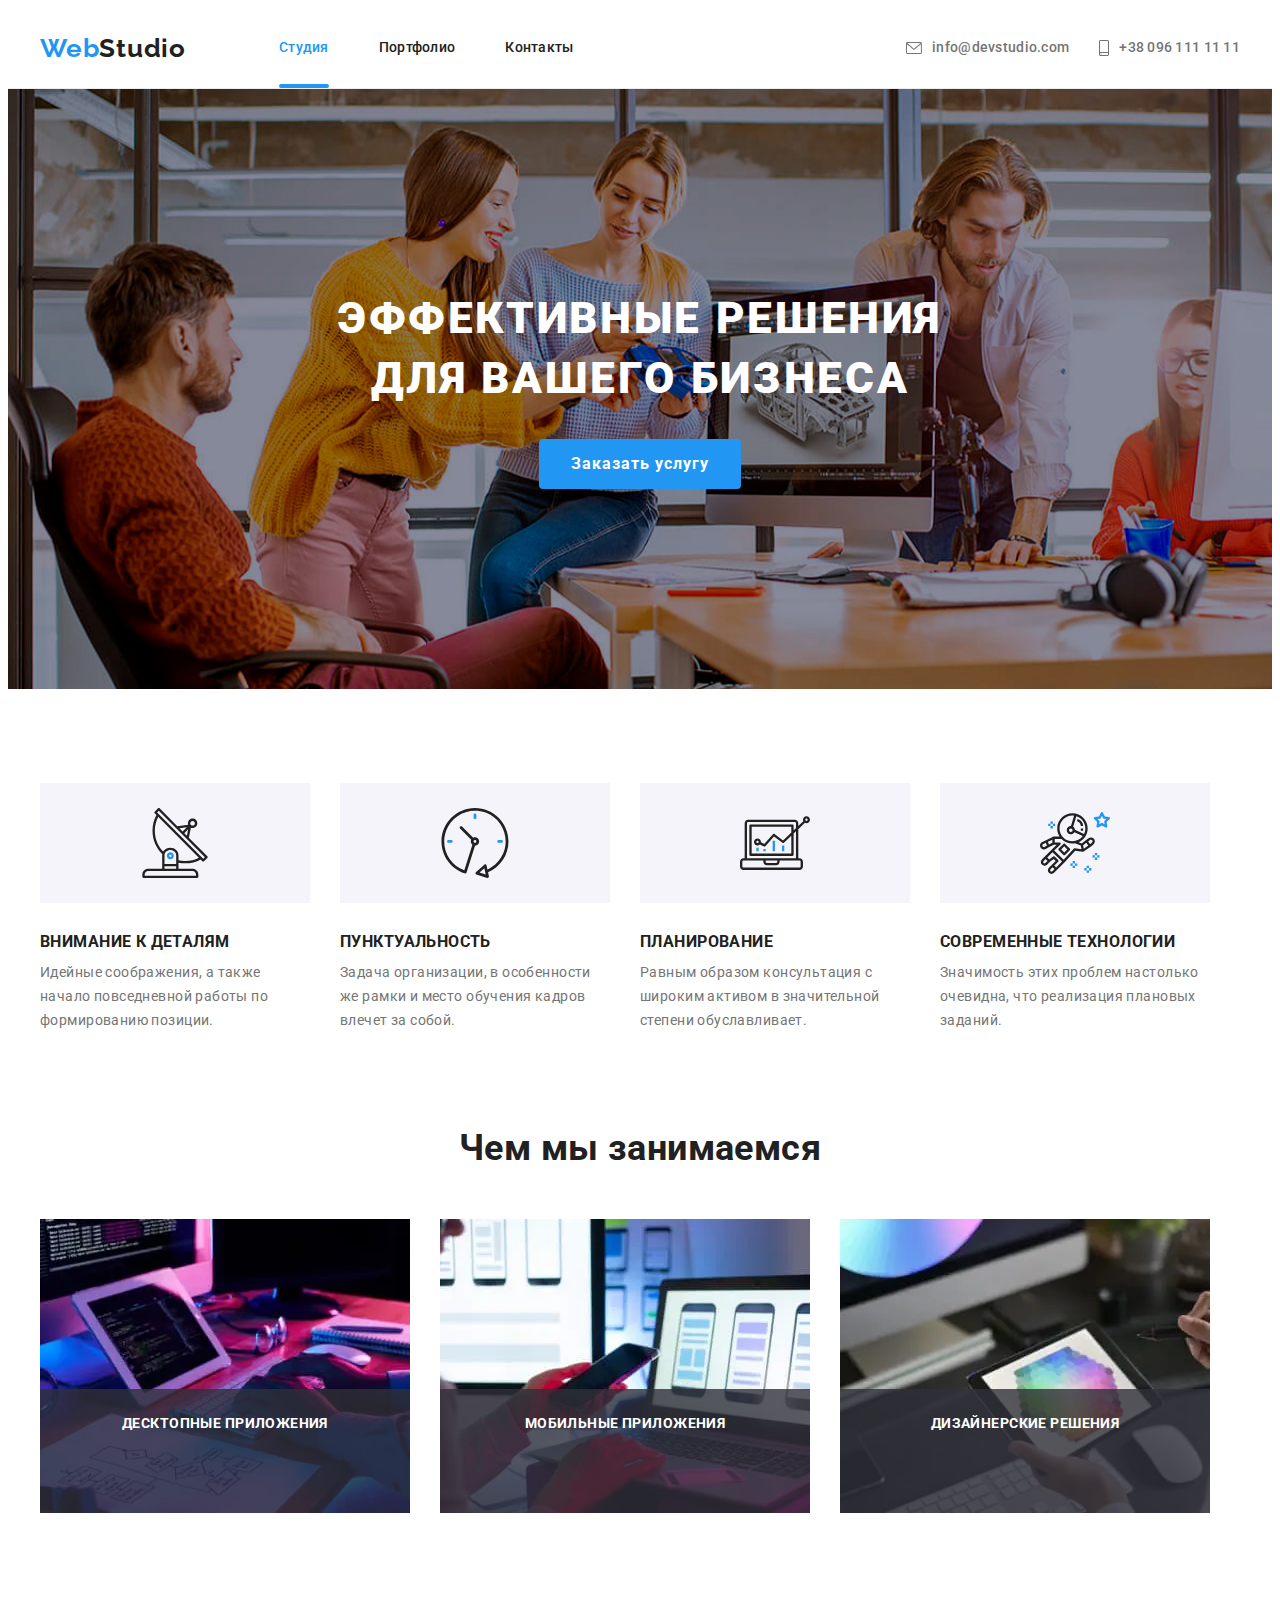
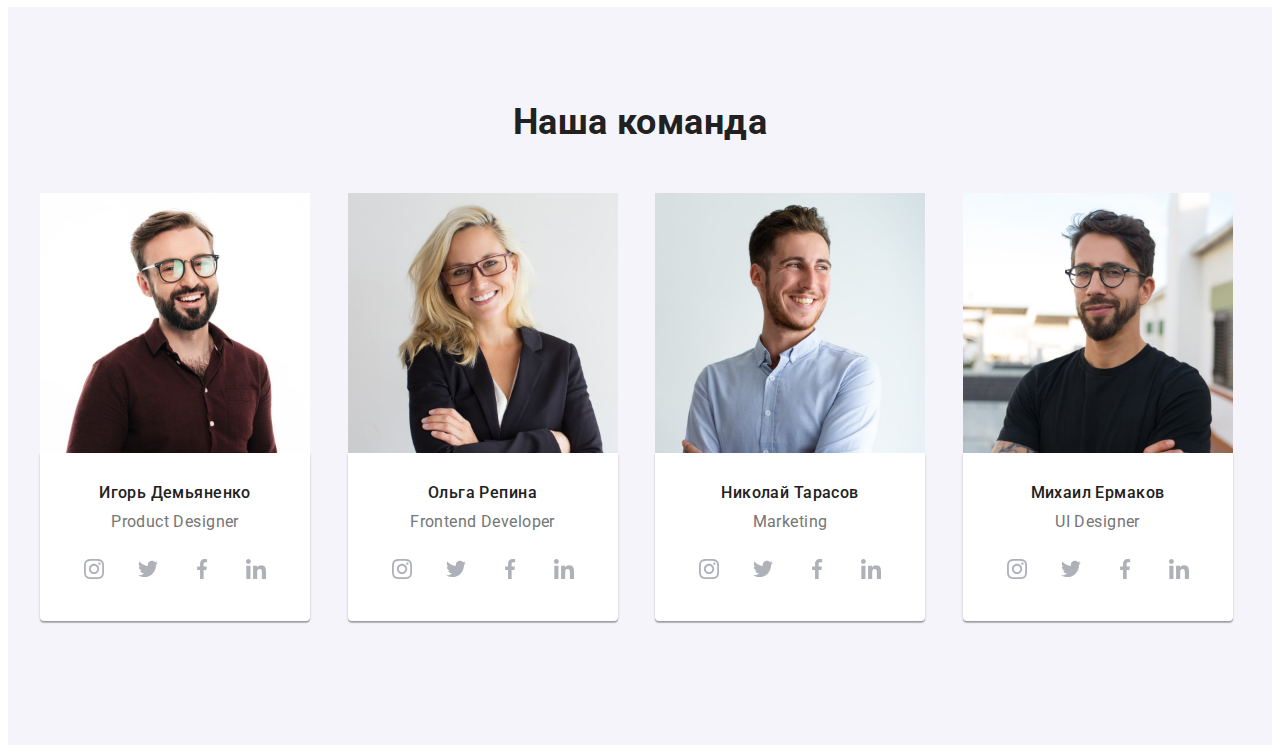
==== commit 722f1253: "адаптація team" ====
--- a/index.html
+++ b/index.html
@@ -142,7 +142,7 @@
 
     <!--=================start main=================-->
     <main>
-      <!-- Hero -->
+      <!------------------ Hero ------------------->
       <section class="hero">
         <div class="container hero__container">
           <h1 class="hero__title">
@@ -155,7 +155,7 @@
         </div>
       </section>
 
-      <!-- specifics -->
+      <!--------------------------- specifics ----------------------------->
       <section class="section specifics__section">
         <div class="container">
           <h2 class="visually-hidden">Особенности</h2>
@@ -216,7 +216,7 @@
         </div>
       </section>
 
-      <!-- work -->
+      <!------------------------ work ---------------------------->
       <section class="section work">
         <div class="container">
           <h2 class="work__title title">Чем мы занимаемся</h2>
@@ -316,14 +316,13 @@
         </div>
       </section>
 
-      <!-- team -->
-      <!-- <section class="section team">
+      <!---------------------- team --------------------------->
+      <section class="section team">
         <div class="container">
           <h2 class="team__title title">Наша команда</h2>
-          <ul class="team__list list"> -->
-
-      <!--team 1-->
-      <!-- <li class="team__item">
+          <ul class="team__list list">
+            <!--team 1-->
+            <li class="team__item">
               <img
                 class="team__img"
                 src="./images/team1.jpg"
@@ -368,10 +367,10 @@
                   </li>
                 </ul>
               </div>
-            </li> -->
-
-      <!--team 2-->
-      <!-- <li class="team__item">
+            </li>
+
+            <!--team 2-->
+            <li class="team__item">
               <img
                 class="team__img"
                 src="./images/team2.jpg"
@@ -416,10 +415,10 @@
                   </li>
                 </ul>
               </div>
-            </li> -->
-
-      <!--team 3-->
-      <!-- <li class="team__item">
+            </li>
+
+            <!--team 3-->
+            <li class="team__item">
               <img
                 class="team__img"
                 src="./images/team3.jpg"
@@ -464,10 +463,10 @@
                   </li>
                 </ul>
               </div>
-            </li> -->
-
-      <!--team 4-->
-      <!-- <li class="team__item">
+            </li>
+
+            <!--team 4-->
+            <li class="team__item">
               <img
                 class="team__img"
                 src="./images/team4.jpg"
@@ -512,10 +511,10 @@
                   </li>
                 </ul>
               </div>
-            </li> -->
-      <!-- </ul> -->
-      <!-- </div> -->
-      <!-- </section> -->
+            </li>
+          </ul>
+        </div>
+      </section>
 
       <!--our clients-->
       <!-- <section class="section">
--- a/css/main.min.css
+++ b/css/main.min.css
@@ -1,2 +1,2 @@
-:root{--primary-text-color: #757575;--title-text-color: #212121;--akcent-text-color: #2196f3;--main-text-color: #ffffff;--border-color: #eeeeee;--fone-background-color: #ffffff;--main-background-color: #2f303a;--second-background-color: #f5f4fa;--button-color: #2196f3;--social-color: #afb1b8;--social-akcent-color: #2196f3;--social-hover-color: #ffffff;--primary-font-family: "Roboto", sans-serif;--font-logo: "Raleway", sans-serif}.visually-hidden{position:absolute;width:1px;height:1px;margin:-1px;padding:0;overflow:hidden;border:0;clip:rect(0 0 0 0)}body{font-family:var(--primary-font-family);font-size:14px;line-height:0.03em;letter-spacing:0.03em;color:var(--primary-text-color);background-color:var(--fone-background-color)}h1,h2,h3,p{margin-top:0;margin-bottom:0}ul{margin-top:0;margin-bottom:0;padding-left:0}img{display:block;max-width:100%;height:auto}.list{list-style:none}.link{text-decoration:none;transition:color 250ms cubic-bezier(0.4, 0, 0.2, 1)}.section{padding-top:94px;padding-bottom:94px}.container{padding-left:15px;padding-right:15px}@media screen and (min-width: 480px){.container{width:480px;margin-left:auto;margin-right:auto}}@media screen and (min-width: 768px){.container{width:768px}}@media screen and (min-width: 1200px){.container{width:1200px}}.title{color:var(--title-text-color)}.social-list{display:flex;justify-content:center;align-items:center}.team__social-item:not(:last-child){margin-right:10px}.social-item__links{display:flex;justify-content:center;align-items:center;width:44px;height:44px;border-radius:50%;fill:var(--social-color);transition:background-color 250ms cubic-bezier(0.4, 0, 0.2, 1)}.social-item__links:hover,.social-item__links:focus{fill:var(--social-hover-color);background-color:var(--social-akcent-color)}.social-item__icon{display:flex;justify-content:center;transition:fill 250ms cubic-bezier(0.4, 0, 0.2, 1)}.header__logo-link{font-family:var(--font-logo);font-style:normal;font-weight:700;font-size:24px;line-height:1.17;letter-spacing:0.03em;color:var(--title-text-color)}.logo-link__logo-part-one{color:var(--akcent-text-color)}@media screen and (min-width: 1200px){.header__logo-link{font-size:26px;line-height:1.19}}.footer-logo-link{display:block;margin-bottom:20px;font-family:var(--font-logo);font-style:normal;font-weight:700;font-size:26px;line-height:1.19;letter-spacing:0.03em;color:var(--main-text-color)}@media screen and (max-width: 767px){.mobile-menu{opacity:0;visibility:hidden;pointer-events:none;position:absolute;top:0;left:0;width:100%;height:100vh;overflow:auto;background-color:var(--fone-background-color)}.mobile-menu__container{position:relative;padding-top:48px;padding-left:40px;padding-bottom:48px;display:flex;flex-direction:column;justify-content:space-between;height:100vh}.mobile-menu.is-open{opacity:1;visibility:visible;pointer-events:auto}.mobile-menu__close-btn{position:absolute;top:10px;right:15px;padding:0;border:none;line-height:0;background-color:transparent}.mobile-menu__close-btn:hover,.mobile-menu__close-btn:focus{fill:var(--button-color);outline:none;transition:fill 250ms cubic-bezier(0.4, 0, 0.2, 1)}.mobile-menu__item:not(:last-child){margin-bottom:32px}.mobile-menu__item .current{color:var(--akcent-text-color)}.mobile-menu__link{font-style:normal;font-weight:500;font-size:40px;line-height:1.18;letter-spacing:0.02em;color:var(--title-text-color)}.mobile-menu__tel{margin-bottom:32px}.mobile-menu__tel-link{font-style:normal;font-weight:500;font-size:34px;line-height:1.18;letter-spacing:0.02em;color:var(--akcent-text-color)}.mobile-menu__mail-link{font-style:normal;font-weight:500;font-size:24px;line-height:1.17;letter-spacing:0.02em;color:var(--primary-text-color)}.mobile-menu__social{display:flex;flex-wrap:wrap}.mobile-menu__social-item:not(:last-child){border-right:1px solid rgba(33,33,33,0.2);margin-right:10px}.mobile-menu__social-link{font-style:normal;font-weight:500;font-size:18px;line-height:1.22;letter-spacing:0.02em;color:var(--akcent-text-color);margin-right:10px}}@media screen and (min-width: 768px){.mobile-menu{display:none}}.backdrop{position:fixed;top:0;left:0;width:100vw;height:100vh;background-color:rgba(0,0,0,0.2);transition:opacity 500ms, visibility 500ms}.backdrop.is-hidden{opacity:0;visibility:hidden;pointer-events:none}.modal{position:absolute;top:50%;left:50%;transform:translate(-50%, -50%);width:528px;height:580px;background-color:#ffffff;color:var(--title-text-color);padding:40px;font-weight:700;font-size:20px;line-height:1.15}.modal-close-btn{position:absolute;top:8px;right:8px;width:30px;height:30px;display:flex;justify-content:center;align-items:center;border-radius:50%;border:1px solid rgba(0,0,0,0.1);background-color:transparent;padding:0;cursor:pointer}.modal-close-btn:hover,.modal-close-btn:focus{fill:var(--button-color);outline:none;transition:fill 250ms cubic-bezier(0.4, 0, 0.2, 1)}.modal-title{text-align:center}.form-input-wrapper{margin-top:12px;margin-bottom:20px}.form-field{display:block;align-items:center}.form-user{position:relative}.form-input{width:100%;height:40px;border:1px solid rgba(33,33,33,0.2);border-radius:4px;padding-left:42px;outline:none;font-weight:400;font-size:14px}.form-input:hover,.form-input:focus{border:1px solid var(--akcent-text-color);transition:border 250ms cubic-bezier(0.4, 0, 0.2, 1)}.input-icon{position:absolute;top:50%;left:12px;transform:translateY(-50%)}.form-input:focus+.input-icon,.form-input:hover+.input-icon{fill:var(--akcent-text-color);transition:fill 250ms cubic-bezier(0.4, 0, 0.2, 1)}.form-text{font-weight:400;font-size:12px;line-height:1.17;letter-spacing:0.01em;color:var(--primary-text-color)}.form-comment{width:100%;height:120px;border:1px solid rgba(33,33,33,0.2);border-radius:4px;resize:none;padding-top:12px;padding-left:16px;font-weight:400;font-size:14px;letter-spacing:0.01em;color:var(--title-text-color);outline:none}.form-comment:hover,.form-comment:focus{border:1px solid var(--akcent-text-color);transition:border 250ms cubic-bezier(0.4, 0, 0.2, 1)}.form-comment::placeholder{color:rgba(117,117,117,0.5)}.form-checkbox-wrapper{display:flex;justify-content:center}.form-checkbox-label{display:flex;align-items:center;font-weight:400;font-size:14px;line-height:1.71;color:var(--primary-text-color)}.form-checkbox-label::before{display:inline-block;width:16px;height:16px;border:1px solid #212121;border-radius:2px;content:"";cursor:pointer;margin-right:10px}.form-checkbox:checked+.form-checkbox-label::before{background-color:var(--button-color);border:none;background-image:url(../images/iconcheck.svg)}.form-checkbox:focus+.form-checkbox-label::before{outline:1px solid var(--button-color);border:none;transition:outline 250ms cubic-bezier(0.4, 0, 0.2, 1)}.accept-policy-link{color:var(--akcent-text-color)}.send-btn{display:block;margin:30px auto 0;width:200px;height:50px;border-radius:4px;border:none;font-weight:700;font-size:16px;line-height:1.88;letter-spacing:0.06em;color:var(--main-text-color);background-color:var(--button-color);cursor:pointer}.send-btn:hover,.send-btn:focus{background-color:#188ce8;box-shadow:0px 4px 4px rgba(0,0,0,0.15);transition:background-color 250ms cubic-bezier(0.4, 0, 0.2, 1),box-shadow 250ms cubic-bezier(0.4, 0, 0.2, 1)}.header{border-bottom:1px solid #ececec}.header__container{display:flex;justify-content:space-between;align-items:center}@media screen and (max-width: 1199px){.header__contacts-item:not(:last-child){margin-bottom:10px}.header{padding-top:21px;padding-bottom:21px}}@media screen and (max-width: 767px){.header{padding-top:10px;padding-bottom:10px}.header__nav-list{display:none}.header__contacts-list{display:none}.header__menu-burger-btn{padding:0;margin:0;border:none;line-height:0;background-color:var(--fone-background-color)}.header__menu-burger-btn:hover,.header__menu-burger-btn:focus{fill:var(--button-color);outline:none;transition:fill 250ms cubic-bezier(0.4, 0, 0.2, 1)}}@media screen and (min-width: 768px){.header__navigation{display:flex;align-items:center}.header__nav-list{display:flex;margin-left:88px}.header__nav-item{position:relative}.header__nav-item:not(:last-child){margin-right:50px}.header__nav-item .current{color:var(--akcent-text-color)}.header__nav-item .current::after{content:"";position:absolute;width:100%;height:4px;border-radius:2px;background-color:var(--social-akcent-color);bottom:-1px;left:0}.header__nav-link{position:relative;padding-top:32px;padding-bottom:32px;font-style:normal;font-weight:500;font-size:14px;line-height:1.14;letter-spacing:0.02em;color:var(--title-text-color)}.header__menu-burger-btn{display:none}.header__contacts-link{display:flex;align-items:center;font-weight:500;font-size:12px;line-height:1.17;letter-spacing:0.02em;color:var(--primary-text-color)}.header__contacts-icon{fill:currentColor;margin-right:10px}}@media screen and (min-width: 1200px){.header__nav-link{position:relative}.header__nav-link:hover,.header__nav-link:focus{color:var(--akcent-text-color)}.header__nav-list{margin-left:93px}.header__contacts-list{display:flex;align-items:center;margin-left:auto}.header__contacts-item:not(:last-child){margin-right:30px}.header__contacts-link{padding-top:32px;padding-bottom:32px;font-size:14px;line-height:1.14}.header__contacts-link:hover,.header__contacts-link:focus{color:var(--akcent-text-color)}}.hero{margin:0 auto;background-image:linear-gradient(rgba(47,48,58,0.4), rgba(47,48,58,0.4));background-size:cover;background-repeat:no-repeat;background-color:var(--main-background-color);text-align:center}.hero__title{font-weight:900;letter-spacing:0.06em;text-transform:uppercase;color:var(--main-text-color)}.hero__button{margin-right:auto;margin-left:auto;margin-top:30px;padding:10px 32px;min-width:200px;border-radius:4px;border:none;font-family:inherit;font-weight:700;font-size:16px;line-height:1.88;display:flex;align-items:center;text-align:center;letter-spacing:0.06em;cursor:pointer;color:var(--main-text-color);background-color:var(--button-color);transition:background-color 250ms cubic-bezier(0.4, 0, 0.2, 1),box-shadow 250ms cubic-bezier(0.4, 0, 0.2, 1)}.hero__button:hover,.hero__button:focus{background-color:#188ce8;box-shadow:0px 4px 4px rgba(0,0,0,0.15)}@media screen and (max-width: 1199px){.hero{max-height:400px;padding-top:118px;padding-bottom:118px}.hero__title{font-size:26px;line-height:1.62}}@media screen and (max-width: 767px){.hero{max-width:767px;background-image:url("../images/mobile/hero-img.jpg")}}@media screen and (max-width: 767px) and (min-device-pixel-ratio: 2), screen and (max-width: 767px) and (min-resolution: 192dpi), screen and (max-width: 767px) and (min-resolution: 2dppx){.hero{background-image:url("../images/mobile/hero-img@2x.jpg")}}@media screen and (min-width: 768px){.hero{max-width:1199px;background-image:url("../images/tablet/hero-tablet-img.jpg")}}@media screen and (min-width: 768px) and (min-device-pixel-ratio: 2), screen and (min-width: 768px) and (min-resolution: 192dpi), screen and (min-width: 768px) and (min-resolution: 2dppx){.hero{background-image:url("../images/tablet/hero-tablet-img@2x.jpg")}}@media screen and (min-width: 1200px){.hero{max-width:1600px;max-height:600px;padding-top:200px;padding-bottom:200px;background-image:url("../images/desktop/hero-desktop-Img.jpg")}}@media screen and (min-width: 1200px) and (min-device-pixel-ratio: 2), screen and (min-width: 1200px) and (min-resolution: 192dpi), screen and (min-width: 1200px) and (min-resolution: 2dppx){.hero{background-image:url("../images/desktop/hero-desktop-Img@2x.png")}}@media screen and (min-width: 1200px){.hero__title{font-size:44px;line-height:1.36}}.specifics__container{display:flex;justify-content:center;align-items:center;height:120px;margin-bottom:30px;background-color:var(--second-background-color)}.specifics__title{margin-bottom:10px;font-weight:700;line-height:1.14;text-transform:uppercase}.specifics__text{line-height:1.71}@media screen and (max-width: 1199px){.specifics__section{padding-top:60px;padding-bottom:60px}.specifics__list{flex-wrap:wrap;margin:-15px}.specifics__item{width:calc((100% - 4 * 15px) / 2);margin:15px}}@media screen and (max-width: 767px){.specifics__item{width:100%}.specifics__title{text-align:center}.specifics__text{margin-bottom:30px}}@media screen and (min-width: 768px){.specifics__list{display:flex}}@media screen and (min-width: 1200px){.specifics__item{width:270px}.specifics__item:not(:last-child){margin-right:30px}}@media screen and (max-width: 1199px){.work{display:none}}@media screen and (min-width: 1200px){.work{padding-top:0}.work__title{margin-bottom:50px;font-weight:700;font-size:36px;line-height:1.17;text-align:center}.work__list{display:flex}.work__item:not(:last-child){margin-right:30px}.work__item-img{position:relative}.work__text{position:absolute;bottom:0;left:0;width:100%;height:70px;font-weight:700;line-height:1.14;text-align:center;text-transform:uppercase;color:var(--main-text-color);background-color:rgba(47,48,58,0.8);padding-top:27px;padding-bottom:27px}}.team{background-color:var(--second-background-color)}.team__title{margin-bottom:50px;font-weight:700;font-size:36px;line-height:42px;text-align:center}.team__list{display:flex;margin-left:-30px}.team__item{flex-basis:calc((100% - 120px) / 4);margin-left:30px}.team__description{width:270px;padding-top:30px;padding-bottom:30px;box-shadow:0px 1px 3px rgba(0,0,0,0.12),0px 1px 1px rgba(0,0,0,0.14),0px 2px 1px rgba(0,0,0,0.2);border-radius:0px 0px 4px 4px;background-color:var(--fone-background-color)}.team__list-title{margin-bottom:10px;font-weight:500;font-size:16px;line-height:1.19;text-align:center}.team__list-text{font-size:16px;line-height:1.19;text-align:center;margin-bottom:16px}.clients{margin-bottom:50px}.clients__title{font-weight:700;font-size:36px;line-height:1.17;text-align:center}.clients__list{display:flex;justify-content:space-between}.clients__link{padding:16px 32px;display:flex;width:170px;height:92px;border:1px solid var(--social-color);box-sizing:border-box;border-radius:4px;fill:var(--social-color);transition:fill 250ms cubic-bezier(0.4, 0, 0.2, 1),border 250ms cubic-bezier(0.4, 0, 0.2, 1)}.clients__link:hover,.clients__link:focus{fill:var(--social-akcent-color);border:1px solid var(--social-akcent-color)}.footer{background-color:var(--main-background-color);padding-top:60px;padding-bottom:60px}.footer-container{display:flex;align-items:baseline}.adress{margin-right:70px}.address-list-item:not(:last-child){margin-bottom:9px}.address-list-link{font-style:normal;font-weight:400;font-size:14px;line-height:1.71;letter-spacing:0.03em;color:var(--main-text-color)}.address-list-link:hover,.address-list-link:focus{color:var(--akcent-text-color)}.address-list-link-item{font-style:normal;font-weight:400;font-size:14px;line-height:1.71;letter-spacing:0.03em;color:rgba(255,255,255,0.6)}.address-list-link-item:hover,.address-list-link-item:focus{color:var(--akcent-text-color)}.footer-text{margin-bottom:20px;font-weight:700;line-height:1.14;text-transform:uppercase;color:var(--main-text-color)}.footer-social{margin-right:93px}.footer-social-list{display:flex;justify-content:space-between}.footer-social-item{display:flex;justify-content:space-between;align-items:center}.footer-social-item:not(:last-child){margin-right:10px}.footer-social-link{display:flex;justify-content:center;align-items:center;width:44px;height:44px;border-radius:50%;fill:var(--main-text-color);background-color:rgba(255,255,255,0.1);transition:background-color 250ms cubic-bezier(0.4, 0, 0.2, 1)}.footer-social-link:hover,.footer-social-link:focus{background-color:var(--social-akcent-color)}.footer-social-icon{display:flex;justify-content:center}.email-subscribe{width:358px;height:50px;border:1px solid rgba(255,255,255,0.3);box-sizing:border-box;border-radius:4px;background:none;filter:drop-shadow(0px 4px 4px rgba(0,0,0,0.15));padding-left:16px;font-weight:400;font-size:16px;line-height:1.25;letter-spacing:0.03em;color:var(--main-text-color)}.form-btn{width:200px;height:50px;margin-left:12px;border-radius:4px;border:none;font-weight:700;font-size:16px;line-height:1.88;letter-spacing:0.06em;color:var(--main-text-color);background-color:var(--button-color);cursor:pointer}.form-btn:hover,.form-btn:focus{background-color:#188ce8;box-shadow:0px 4px 4px rgba(0,0,0,0.15);transition:background-color 250ms cubic-bezier(0.4, 0, 0.2, 1),box-shadow 250ms cubic-bezier(0.4, 0, 0.2, 1)}.form-text-icon-btn{display:flex;justify-content:center}.form-icon-send{margin-left:10px}.filter-list{display:flex;justify-content:center}.filter-list-item{margin-right:8px;margin-bottom:50px}.filter-list-button{padding-top:6px;padding-bottom:6px;padding-left:22px;padding-right:22px;border-radius:4px;border:transparent;font-weight:500;font-size:16px;line-height:1.62;text-align:center;letter-spacing:0.03em;cursor:pointer;color:var(--title-text-color);background-color:var(--second-background-color);transition:color 250ms cubic-bezier(0.4, 0, 0.2, 1),background-color 250ms cubic-bezier(0.4, 0, 0.2, 1),box-shadow 250ms cubic-bezier(0.4, 0, 0.2, 1)}.filter-list-button:hover,.filter-list-button:focus{color:var(--main-text-color);background-color:var(--button-color);box-shadow:0px 3px 1px rgba(0,0,0,0.1),0px 1px 2px rgba(0,0,0,0.08),0px 2px 2px rgba(0,0,0,0.12)}.projects-list{display:flex;flex-wrap:wrap;margin-left:-30px;margin-top:-30px}.projects-list-item{flex-basis:calc((100% - 90px) / 3);margin-left:30px;margin-top:30px}.projects-list-link{display:block;transition:box-shadow 250ms cubic-bezier(0.4, 0, 0.2, 1)}.projects-list-link:hover,.projects-list-link:focus{box-shadow:0px 1px 1px rgba(0,0,0,0.12),0px 4px 4px rgba(0,0,0,0.06),1px 4px 6px rgba(0,0,0,0.16)}.project-description{padding:20px 24px;border:1px solid var(--border-color);border-top:none}.projects-item-title{margin-bottom:4px;font-style:normal;font-weight:700;font-size:18px;line-height:2;letter-spacing:0.06em;color:var(--title-text-color)}.projects-item-text{font-style:normal;font-weight:400;font-size:16px;line-height:1.88;letter-spacing:0.03em;color:var(--primary-text-color)}.projects-list-link-img{position:relative;overflow:hidden}.overlay{position:absolute;top:0;left:0;width:100%;height:100%;font-size:18px;line-height:1.56;color:var(--main-text-color);background-color:rgba(33,150,243,0.9);padding:63px 24px;overflow:auto;transform:translateY(101%);transition:transform 250ms cubic-bezier(0.4, 0, 0.2, 1)}.projects-list-link:hover .overlay,.projects-list-link:focus .overlay{transform:translate(0)}
+:root{--primary-text-color: #757575;--title-text-color: #212121;--akcent-text-color: #2196f3;--main-text-color: #ffffff;--border-color: #eeeeee;--fone-background-color: #ffffff;--main-background-color: #2f303a;--second-background-color: #f5f4fa;--button-color: #2196f3;--social-color: #afb1b8;--social-akcent-color: #2196f3;--social-hover-color: #ffffff;--primary-font-family: "Roboto", sans-serif;--font-logo: "Raleway", sans-serif}.visually-hidden{position:absolute;width:1px;height:1px;margin:-1px;padding:0;overflow:hidden;border:0;clip:rect(0 0 0 0)}body{font-family:var(--primary-font-family);font-size:14px;line-height:0.03em;letter-spacing:0.03em;color:var(--primary-text-color);background-color:var(--fone-background-color)}h1,h2,h3,p{margin-top:0;margin-bottom:0}ul{margin-top:0;margin-bottom:0;padding-left:0}img{display:block;max-width:100%;height:auto}.list{list-style:none}.link{text-decoration:none;transition:color 250ms cubic-bezier(0.4, 0, 0.2, 1)}.section{padding-top:94px;padding-bottom:94px}.container{padding-left:15px;padding-right:15px}@media screen and (min-width: 480px){.container{width:480px;margin-left:auto;margin-right:auto}}@media screen and (min-width: 768px){.container{width:768px}}@media screen and (min-width: 1200px){.container{width:1200px}}.title{color:var(--title-text-color)}.social-list{display:flex;justify-content:center;align-items:center}.team__social-item:not(:last-child){margin-right:10px}.social-item__links{display:flex;justify-content:center;align-items:center;width:44px;height:44px;border-radius:50%;fill:var(--social-color);transition:background-color 250ms cubic-bezier(0.4, 0, 0.2, 1)}.social-item__links:hover,.social-item__links:focus{fill:var(--social-hover-color);background-color:var(--social-akcent-color)}.social-item__icon{display:flex;justify-content:center;transition:fill 250ms cubic-bezier(0.4, 0, 0.2, 1)}.header__logo-link{font-family:var(--font-logo);font-style:normal;font-weight:700;font-size:24px;line-height:1.17;letter-spacing:0.03em;color:var(--title-text-color)}.logo-link__logo-part-one{color:var(--akcent-text-color)}@media screen and (min-width: 1200px){.header__logo-link{font-size:26px;line-height:1.19}}.footer-logo-link{display:block;margin-bottom:20px;font-family:var(--font-logo);font-style:normal;font-weight:700;font-size:26px;line-height:1.19;letter-spacing:0.03em;color:var(--main-text-color)}@media screen and (max-width: 767px){.mobile-menu{opacity:0;visibility:hidden;pointer-events:none;position:absolute;top:0;left:0;width:100%;height:100vh;overflow:auto;background-color:var(--fone-background-color)}.mobile-menu__container{position:relative;padding-top:48px;padding-left:40px;padding-bottom:48px;display:flex;flex-direction:column;justify-content:space-between;height:100vh}.mobile-menu.is-open{opacity:1;visibility:visible;pointer-events:auto}.mobile-menu__close-btn{position:absolute;top:10px;right:15px;padding:0;border:none;line-height:0;background-color:transparent}.mobile-menu__close-btn:hover,.mobile-menu__close-btn:focus{fill:var(--button-color);outline:none;transition:fill 250ms cubic-bezier(0.4, 0, 0.2, 1)}.mobile-menu__item:not(:last-child){margin-bottom:32px}.mobile-menu__item .current{color:var(--akcent-text-color)}.mobile-menu__link{font-style:normal;font-weight:500;font-size:40px;line-height:1.18;letter-spacing:0.02em;color:var(--title-text-color)}.mobile-menu__tel{margin-bottom:32px}.mobile-menu__tel-link{font-style:normal;font-weight:500;font-size:34px;line-height:1.18;letter-spacing:0.02em;color:var(--akcent-text-color)}.mobile-menu__mail-link{font-style:normal;font-weight:500;font-size:24px;line-height:1.17;letter-spacing:0.02em;color:var(--primary-text-color)}.mobile-menu__social{display:flex;flex-wrap:wrap}.mobile-menu__social-item:not(:last-child){border-right:1px solid rgba(33,33,33,0.2);margin-right:10px}.mobile-menu__social-link{font-style:normal;font-weight:500;font-size:18px;line-height:1.22;letter-spacing:0.02em;color:var(--akcent-text-color);margin-right:10px}}@media screen and (min-width: 768px){.mobile-menu{display:none}}.backdrop{position:fixed;top:0;left:0;width:100vw;height:100vh;background-color:rgba(0,0,0,0.2);transition:opacity 500ms, visibility 500ms}.backdrop.is-hidden{opacity:0;visibility:hidden;pointer-events:none}.modal{position:absolute;top:50%;left:50%;transform:translate(-50%, -50%);width:528px;height:580px;background-color:#ffffff;color:var(--title-text-color);padding:40px;font-weight:700;font-size:20px;line-height:1.15}.modal-close-btn{position:absolute;top:8px;right:8px;width:30px;height:30px;display:flex;justify-content:center;align-items:center;border-radius:50%;border:1px solid rgba(0,0,0,0.1);background-color:transparent;padding:0;cursor:pointer}.modal-close-btn:hover,.modal-close-btn:focus{fill:var(--button-color);outline:none;transition:fill 250ms cubic-bezier(0.4, 0, 0.2, 1)}.modal-title{text-align:center}.form-input-wrapper{margin-top:12px;margin-bottom:20px}.form-field{display:block;align-items:center}.form-user{position:relative}.form-input{width:100%;height:40px;border:1px solid rgba(33,33,33,0.2);border-radius:4px;padding-left:42px;outline:none;font-weight:400;font-size:14px}.form-input:hover,.form-input:focus{border:1px solid var(--akcent-text-color);transition:border 250ms cubic-bezier(0.4, 0, 0.2, 1)}.input-icon{position:absolute;top:50%;left:12px;transform:translateY(-50%)}.form-input:focus+.input-icon,.form-input:hover+.input-icon{fill:var(--akcent-text-color);transition:fill 250ms cubic-bezier(0.4, 0, 0.2, 1)}.form-text{font-weight:400;font-size:12px;line-height:1.17;letter-spacing:0.01em;color:var(--primary-text-color)}.form-comment{width:100%;height:120px;border:1px solid rgba(33,33,33,0.2);border-radius:4px;resize:none;padding-top:12px;padding-left:16px;font-weight:400;font-size:14px;letter-spacing:0.01em;color:var(--title-text-color);outline:none}.form-comment:hover,.form-comment:focus{border:1px solid var(--akcent-text-color);transition:border 250ms cubic-bezier(0.4, 0, 0.2, 1)}.form-comment::placeholder{color:rgba(117,117,117,0.5)}.form-checkbox-wrapper{display:flex;justify-content:center}.form-checkbox-label{display:flex;align-items:center;font-weight:400;font-size:14px;line-height:1.71;color:var(--primary-text-color)}.form-checkbox-label::before{display:inline-block;width:16px;height:16px;border:1px solid #212121;border-radius:2px;content:"";cursor:pointer;margin-right:10px}.form-checkbox:checked+.form-checkbox-label::before{background-color:var(--button-color);border:none;background-image:url(../images/iconcheck.svg)}.form-checkbox:focus+.form-checkbox-label::before{outline:1px solid var(--button-color);border:none;transition:outline 250ms cubic-bezier(0.4, 0, 0.2, 1)}.accept-policy-link{color:var(--akcent-text-color)}.send-btn{display:block;margin:30px auto 0;width:200px;height:50px;border-radius:4px;border:none;font-weight:700;font-size:16px;line-height:1.88;letter-spacing:0.06em;color:var(--main-text-color);background-color:var(--button-color);cursor:pointer}.send-btn:hover,.send-btn:focus{background-color:#188ce8;box-shadow:0px 4px 4px rgba(0,0,0,0.15);transition:background-color 250ms cubic-bezier(0.4, 0, 0.2, 1),box-shadow 250ms cubic-bezier(0.4, 0, 0.2, 1)}.header{border-bottom:1px solid #ececec}.header__container{display:flex;justify-content:space-between;align-items:center}@media screen and (max-width: 1199px){.header__contacts-item:not(:last-child){margin-bottom:10px}.header{padding-top:21px;padding-bottom:21px}}@media screen and (max-width: 767px){.header{padding-top:10px;padding-bottom:10px}.header__nav-list{display:none}.header__contacts-list{display:none}.header__menu-burger-btn{padding:0;margin:0;border:none;line-height:0;background-color:var(--fone-background-color)}.header__menu-burger-btn:hover,.header__menu-burger-btn:focus{fill:var(--button-color);outline:none;transition:fill 250ms cubic-bezier(0.4, 0, 0.2, 1)}}@media screen and (min-width: 768px){.header__navigation{display:flex;align-items:center}.header__nav-list{display:flex;margin-left:88px}.header__nav-item{position:relative}.header__nav-item:not(:last-child){margin-right:50px}.header__nav-item .current{color:var(--akcent-text-color)}.header__nav-item .current::after{content:"";position:absolute;width:100%;height:4px;border-radius:2px;background-color:var(--social-akcent-color);bottom:-1px;left:0}.header__nav-link{position:relative;padding-top:32px;padding-bottom:32px;font-style:normal;font-weight:500;font-size:14px;line-height:1.14;letter-spacing:0.02em;color:var(--title-text-color)}.header__menu-burger-btn{display:none}.header__contacts-link{display:flex;align-items:center;font-weight:500;font-size:12px;line-height:1.17;letter-spacing:0.02em;color:var(--primary-text-color)}.header__contacts-icon{fill:currentColor;margin-right:10px}}@media screen and (min-width: 1200px){.header__nav-link{position:relative}.header__nav-link:hover,.header__nav-link:focus{color:var(--akcent-text-color)}.header__nav-list{margin-left:93px}.header__contacts-list{display:flex;align-items:center;margin-left:auto}.header__contacts-item:not(:last-child){margin-right:30px}.header__contacts-link{padding-top:32px;padding-bottom:32px;font-size:14px;line-height:1.14}.header__contacts-link:hover,.header__contacts-link:focus{color:var(--akcent-text-color)}}.hero{margin:0 auto;background-image:linear-gradient(rgba(47,48,58,0.4), rgba(47,48,58,0.4));background-size:cover;background-repeat:no-repeat;background-color:var(--main-background-color);text-align:center}.hero__title{font-weight:900;letter-spacing:0.06em;text-transform:uppercase;color:var(--main-text-color)}.hero__button{margin-right:auto;margin-left:auto;margin-top:30px;padding:10px 32px;min-width:200px;border-radius:4px;border:none;font-family:inherit;font-weight:700;font-size:16px;line-height:1.88;display:flex;align-items:center;text-align:center;letter-spacing:0.06em;cursor:pointer;color:var(--main-text-color);background-color:var(--button-color);transition:background-color 250ms cubic-bezier(0.4, 0, 0.2, 1),box-shadow 250ms cubic-bezier(0.4, 0, 0.2, 1)}.hero__button:hover,.hero__button:focus{background-color:#188ce8;box-shadow:0px 4px 4px rgba(0,0,0,0.15)}@media screen and (max-width: 1199px){.hero{max-height:400px;padding-top:118px;padding-bottom:118px}.hero__title{font-size:26px;line-height:1.62}}@media screen and (max-width: 767px){.hero{max-width:767px;background-image:url("../images/mobile/hero-img.jpg")}}@media screen and (max-width: 767px) and (min-device-pixel-ratio: 2), screen and (max-width: 767px) and (min-resolution: 192dpi), screen and (max-width: 767px) and (min-resolution: 2dppx){.hero{background-image:url("../images/mobile/hero-img@2x.jpg")}}@media screen and (min-width: 768px){.hero{max-width:1199px;background-image:url("../images/tablet/hero-tablet-img.jpg")}}@media screen and (min-width: 768px) and (min-device-pixel-ratio: 2), screen and (min-width: 768px) and (min-resolution: 192dpi), screen and (min-width: 768px) and (min-resolution: 2dppx){.hero{background-image:url("../images/tablet/hero-tablet-img@2x.jpg")}}@media screen and (min-width: 1200px){.hero{max-width:1600px;max-height:600px;padding-top:200px;padding-bottom:200px;background-image:url("../images/desktop/hero-desktop-Img.jpg")}}@media screen and (min-width: 1200px) and (min-device-pixel-ratio: 2), screen and (min-width: 1200px) and (min-resolution: 192dpi), screen and (min-width: 1200px) and (min-resolution: 2dppx){.hero{background-image:url("../images/desktop/hero-desktop-Img@2x.png")}}@media screen and (min-width: 1200px){.hero__title{font-size:44px;line-height:1.36}}.specifics__container{display:flex;justify-content:center;align-items:center;height:120px;margin-bottom:30px;background-color:var(--second-background-color)}.specifics__title{margin-bottom:10px;font-weight:700;line-height:1.14;text-transform:uppercase}.specifics__text{line-height:1.71}@media screen and (max-width: 1199px){.specifics__section{padding-top:60px;padding-bottom:60px}.specifics__list{flex-wrap:wrap;margin:-15px}.specifics__item{width:calc((100% - 4 * 15px) / 2);margin:15px}}@media screen and (max-width: 767px){.specifics__item{width:100%;margin:0}.specifics__title{text-align:center}.specifics__text{margin-bottom:30px}}@media screen and (min-width: 768px){.specifics__list{display:flex}}@media screen and (min-width: 1200px){.specifics__item{width:270px}.specifics__item:not(:last-child){margin-right:30px}}@media screen and (max-width: 1199px){.work{display:none}}@media screen and (min-width: 1200px){.work{padding-top:0}.work__title{margin-bottom:50px;font-weight:700;font-size:36px;line-height:1.17;text-align:center}.work__list{display:flex}.work__item:not(:last-child){margin-right:30px}.work__item-img{position:relative}.work__text{position:absolute;bottom:0;left:0;width:100%;height:70px;font-weight:700;line-height:1.14;text-align:center;text-transform:uppercase;color:var(--main-text-color);background-color:rgba(47,48,58,0.8);padding-top:27px;padding-bottom:27px}}.team{background-color:var(--second-background-color)}.team__title{font-weight:700;text-align:center}.team__item{margin-bottom:30px}.team__description{width:270px;padding-top:30px;box-shadow:0px 1px 3px rgba(0,0,0,0.12),0px 1px 1px rgba(0,0,0,0.14),0px 2px 1px rgba(0,0,0,0.2);border-radius:0px 0px 4px 4px;background-color:var(--fone-background-color)}.team__list-title{margin-bottom:10px;font-weight:500;font-size:16px;line-height:1.19;text-align:center}.team__list-text{font-size:16px;line-height:1.19;text-align:center;margin-bottom:16px}@media screen and (max-width: 1199px){.team__title{margin-bottom:30px;font-size:28px;line-height:1.18}.team__description{padding-bottom:24px}}@media screen and (max-width: 767px){.team__img{width:100%}}@media screen and (min-width: 768px){.team__list{flex-wrap:wrap}.team__description{width:270px}}@media screen and (min-width: 1200px){.team__title{margin-bottom:50px;font-size:36px;line-height:1.17}.team__list{display:flex;margin-left:-30px}.team__item{flex-basis:calc((100% - 120px) / 4);margin-left:30px}.team__description{padding-bottom:30px}}.clients{margin-bottom:50px}.clients__title{font-weight:700;font-size:36px;line-height:1.17;text-align:center}.clients__list{display:flex;justify-content:space-between}.clients__link{padding:16px 32px;display:flex;width:170px;height:92px;border:1px solid var(--social-color);box-sizing:border-box;border-radius:4px;fill:var(--social-color);transition:fill 250ms cubic-bezier(0.4, 0, 0.2, 1),border 250ms cubic-bezier(0.4, 0, 0.2, 1)}.clients__link:hover,.clients__link:focus{fill:var(--social-akcent-color);border:1px solid var(--social-akcent-color)}.footer{background-color:var(--main-background-color);padding-top:60px;padding-bottom:60px}.footer-container{display:flex;align-items:baseline}.adress{margin-right:70px}.address-list-item:not(:last-child){margin-bottom:9px}.address-list-link{font-style:normal;font-weight:400;font-size:14px;line-height:1.71;letter-spacing:0.03em;color:var(--main-text-color)}.address-list-link:hover,.address-list-link:focus{color:var(--akcent-text-color)}.address-list-link-item{font-style:normal;font-weight:400;font-size:14px;line-height:1.71;letter-spacing:0.03em;color:rgba(255,255,255,0.6)}.address-list-link-item:hover,.address-list-link-item:focus{color:var(--akcent-text-color)}.footer-text{margin-bottom:20px;font-weight:700;line-height:1.14;text-transform:uppercase;color:var(--main-text-color)}.footer-social{margin-right:93px}.footer-social-list{display:flex;justify-content:space-between}.footer-social-item{display:flex;justify-content:space-between;align-items:center}.footer-social-item:not(:last-child){margin-right:10px}.footer-social-link{display:flex;justify-content:center;align-items:center;width:44px;height:44px;border-radius:50%;fill:var(--main-text-color);background-color:rgba(255,255,255,0.1);transition:background-color 250ms cubic-bezier(0.4, 0, 0.2, 1)}.footer-social-link:hover,.footer-social-link:focus{background-color:var(--social-akcent-color)}.footer-social-icon{display:flex;justify-content:center}.email-subscribe{width:358px;height:50px;border:1px solid rgba(255,255,255,0.3);box-sizing:border-box;border-radius:4px;background:none;filter:drop-shadow(0px 4px 4px rgba(0,0,0,0.15));padding-left:16px;font-weight:400;font-size:16px;line-height:1.25;letter-spacing:0.03em;color:var(--main-text-color)}.form-btn{width:200px;height:50px;margin-left:12px;border-radius:4px;border:none;font-weight:700;font-size:16px;line-height:1.88;letter-spacing:0.06em;color:var(--main-text-color);background-color:var(--button-color);cursor:pointer}.form-btn:hover,.form-btn:focus{background-color:#188ce8;box-shadow:0px 4px 4px rgba(0,0,0,0.15);transition:background-color 250ms cubic-bezier(0.4, 0, 0.2, 1),box-shadow 250ms cubic-bezier(0.4, 0, 0.2, 1)}.form-text-icon-btn{display:flex;justify-content:center}.form-icon-send{margin-left:10px}.filter-list{display:flex;justify-content:center}.filter-list-item{margin-right:8px;margin-bottom:50px}.filter-list-button{padding-top:6px;padding-bottom:6px;padding-left:22px;padding-right:22px;border-radius:4px;border:transparent;font-weight:500;font-size:16px;line-height:1.62;text-align:center;letter-spacing:0.03em;cursor:pointer;color:var(--title-text-color);background-color:var(--second-background-color);transition:color 250ms cubic-bezier(0.4, 0, 0.2, 1),background-color 250ms cubic-bezier(0.4, 0, 0.2, 1),box-shadow 250ms cubic-bezier(0.4, 0, 0.2, 1)}.filter-list-button:hover,.filter-list-button:focus{color:var(--main-text-color);background-color:var(--button-color);box-shadow:0px 3px 1px rgba(0,0,0,0.1),0px 1px 2px rgba(0,0,0,0.08),0px 2px 2px rgba(0,0,0,0.12)}.projects-list{display:flex;flex-wrap:wrap;margin-left:-30px;margin-top:-30px}.projects-list-item{flex-basis:calc((100% - 90px) / 3);margin-left:30px;margin-top:30px}.projects-list-link{display:block;transition:box-shadow 250ms cubic-bezier(0.4, 0, 0.2, 1)}.projects-list-link:hover,.projects-list-link:focus{box-shadow:0px 1px 1px rgba(0,0,0,0.12),0px 4px 4px rgba(0,0,0,0.06),1px 4px 6px rgba(0,0,0,0.16)}.project-description{padding:20px 24px;border:1px solid var(--border-color);border-top:none}.projects-item-title{margin-bottom:4px;font-style:normal;font-weight:700;font-size:18px;line-height:2;letter-spacing:0.06em;color:var(--title-text-color)}.projects-item-text{font-style:normal;font-weight:400;font-size:16px;line-height:1.88;letter-spacing:0.03em;color:var(--primary-text-color)}.projects-list-link-img{position:relative;overflow:hidden}.overlay{position:absolute;top:0;left:0;width:100%;height:100%;font-size:18px;line-height:1.56;color:var(--main-text-color);background-color:rgba(33,150,243,0.9);padding:63px 24px;overflow:auto;transform:translateY(101%);transition:transform 250ms cubic-bezier(0.4, 0, 0.2, 1)}.projects-list-link:hover .overlay,.projects-list-link:focus .overlay{transform:translate(0)}
 /*# sourceMappingURL=main.min.css.map */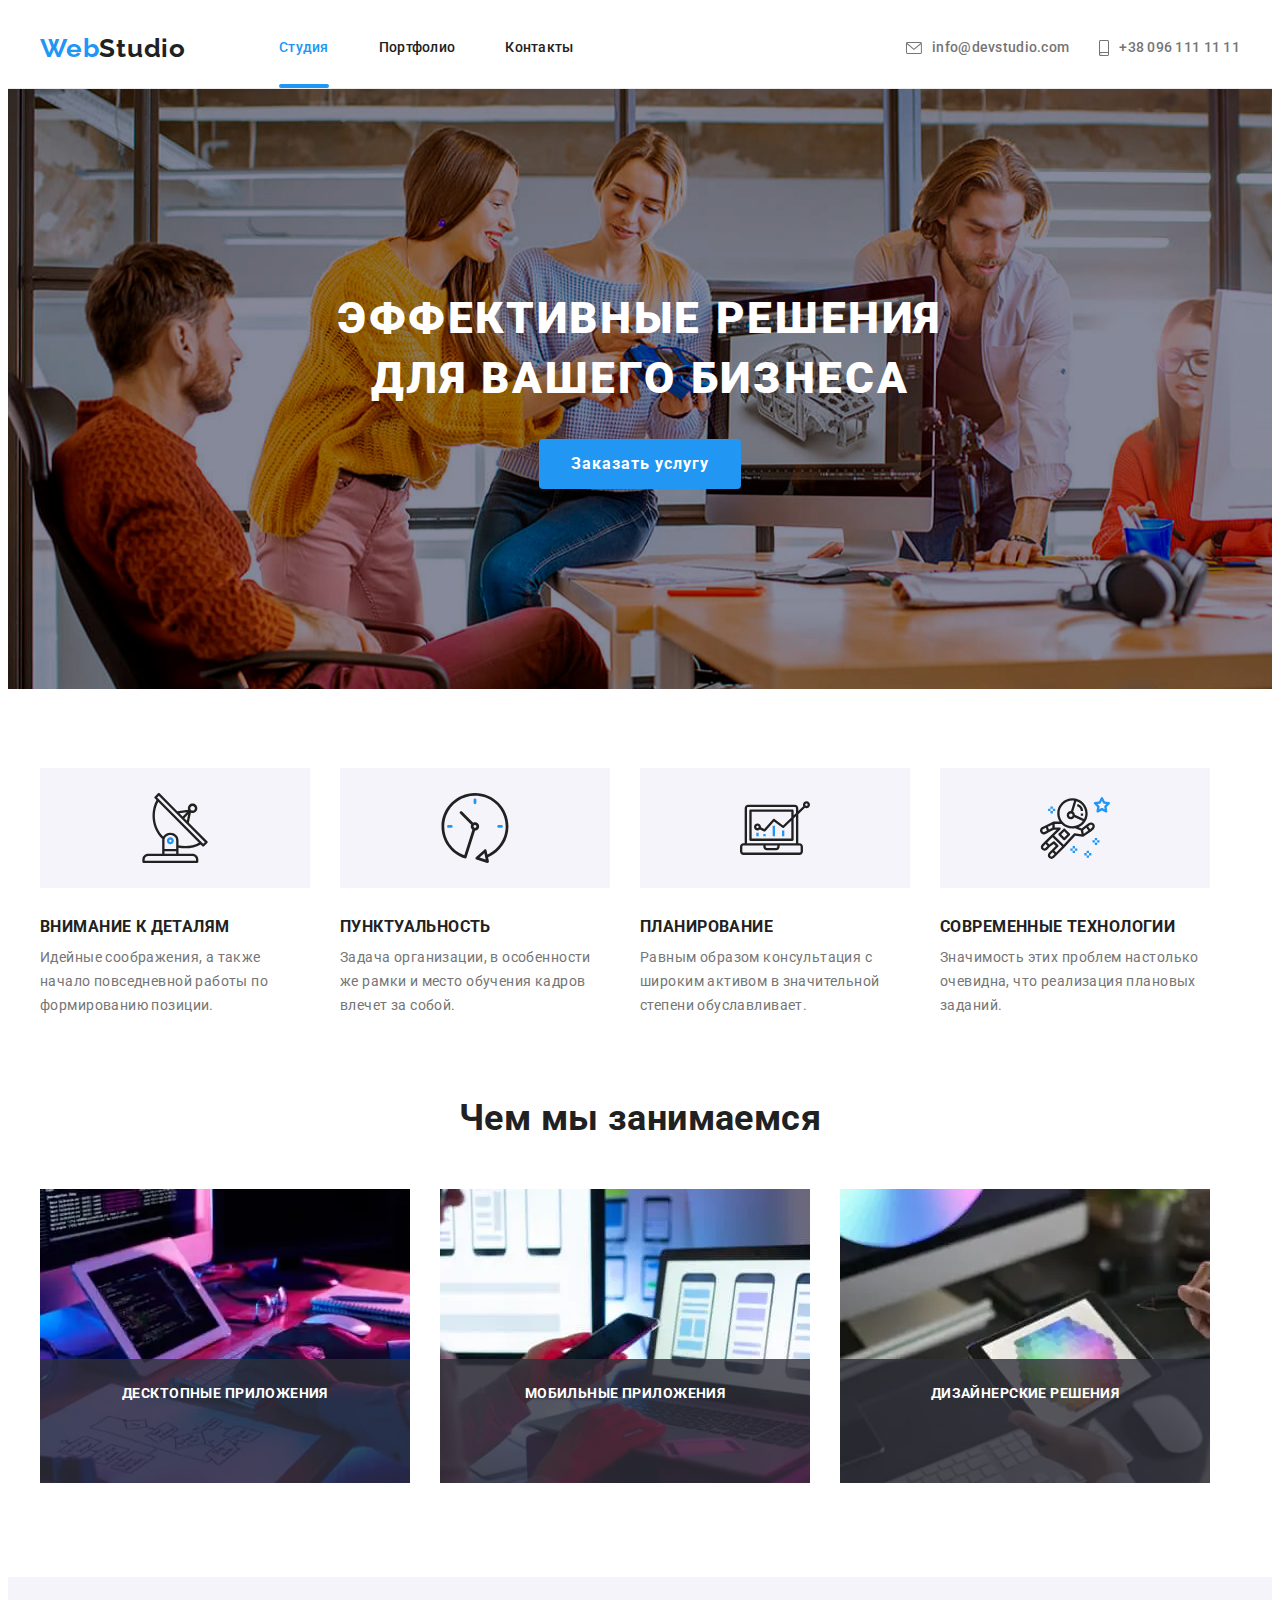
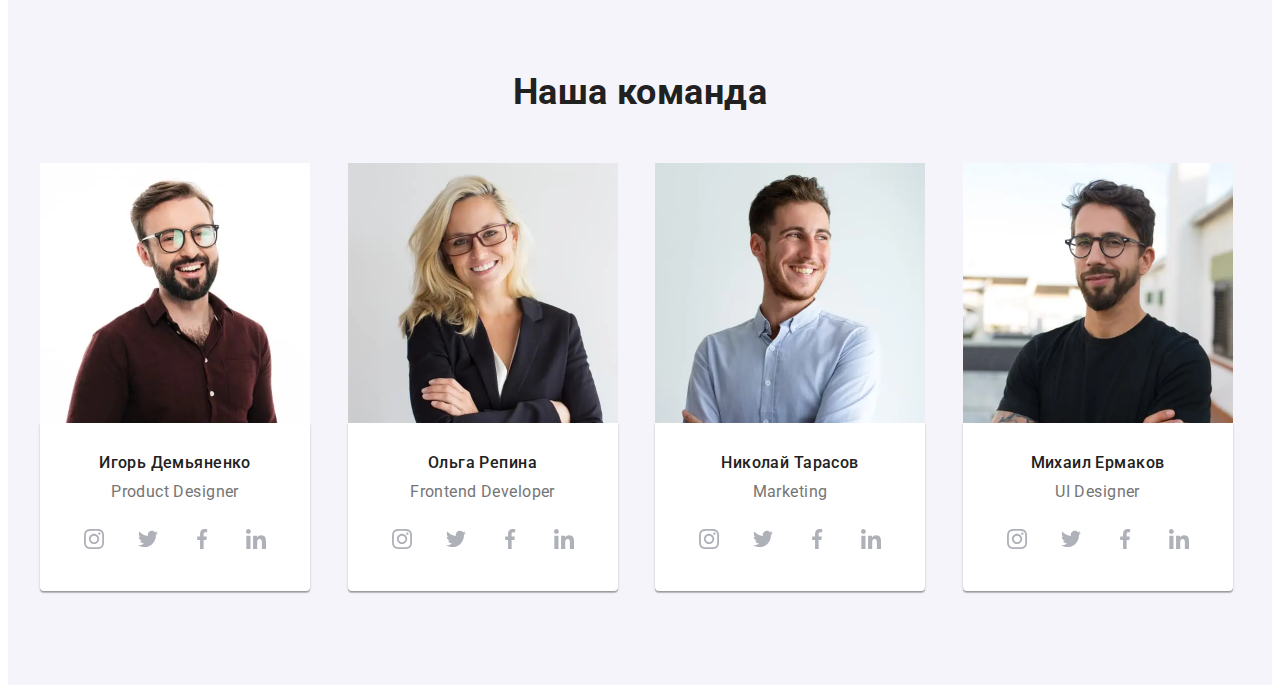
==== commit 771e9ec5: "адаптовано всі фото section team" ====
--- a/index.html
+++ b/index.html
@@ -323,12 +323,62 @@
           <ul class="team__list list">
             <!--team 1-->
             <li class="team__item">
-              <img
-                class="team__img"
-                src="./images/team1.jpg"
-                alt="Игорь Демьяненко"
-                width="270"
-              />
+              <picture>
+                <source
+                  media="(min-width: 1200px)"
+                  srcset="
+                    ./images/desktop/team-desktop-img.webp    1x,
+                    ./images/desktop/team-desktop-img@2x.webp 2x
+                  "
+                  type="image/webp"
+                />
+                <source
+                  media="(min-width: 1200px)"
+                  srcset="
+                    ./images/desktop/team-desktop-img.jpg    1x,
+                    ./images/desktop/team-desktop-img@2x.jpg 2x
+                  "
+                />
+
+                <source
+                  media="(min-width: 768px)"
+                  srcset="
+                    ./images/tablet/team-tablet-img.webp    1x,
+                    ./images/tablet/team-tablet-img@2x.webp 2x
+                  "
+                  type="image/webp"
+                />
+                <source
+                  media="(min-width: 768px)"
+                  srcset="
+                    ./images/tablet/team-img.jpg    1x,
+                    ./images/tablet/team-img@2x.jpg 2x
+                  "
+                />
+
+                <source
+                  media="(max-width: 767px)"
+                  srcset="
+                    ./images/mobile/team-img.webp    1x,
+                    ./images/mobile/team-img@2x.webp 2x
+                  "
+                  type="image/webp"
+                />
+                <source
+                  media="(max-width: 767px)"
+                  srcset="
+                    ./images/mobile/team-img.jpg    1x,
+                    ./images/mobile/team-img@2x.jpg 2x
+                  "
+                />
+                <img
+                  class="team__img"
+                  src=""
+                  alt="Игорь Демьяненко"
+                  width="270"
+                />
+              </picture>
+
               <div class="team__description">
                 <h3 class="team__list-title title">Игорь Демьяненко</h3>
                 <p class="team__list-text" lang="en">Product Designer</p>
@@ -371,12 +421,57 @@
 
             <!--team 2-->
             <li class="team__item">
-              <img
-                class="team__img"
-                src="./images/team2.jpg"
-                alt="Ольга Репина"
-                width="270"
-              />
+              <picture>
+                <source
+                  media="(min-width: 1200px)"
+                  srcset="
+                    ./images/desktop/team2-desktop-img.webp    1x,
+                    ./images/desktop/team2-desktop-img@2x.webp 2x
+                  "
+                  type="image/webp"
+                />
+                <source
+                  media="(min-width: 1200px)"
+                  srcset="
+                    ./images/desktop/team2-desktop-img.jpg    1x,
+                    ./images/desktop/team2-desktop-img@2x.jpg 2x
+                  "
+                />
+
+                <source
+                  media="(min-width: 768px)"
+                  srcset="
+                    ./images/tablet/team2-tablet-img.webp    1x,
+                    ./images/tablet/team2-tablet-img@2x.webp 2x
+                  "
+                  type="image/webp"
+                />
+                <source
+                  media="(min-width: 768px)"
+                  srcset="
+                    ./images/tablet/team2-tablet-img.jpg    1x,
+                    ./images/tablet/team2-tablet-img@2x.jpg 2x
+                  "
+                />
+
+                <source
+                  media="(max-width: 767px)"
+                  srcset="
+                    ./images/mobile/team2img.webp    1x,
+                    ./images/mobile/team2img@2x.webp 2x
+                  "
+                  type="image/webp"
+                />
+                <source
+                  media="(max-width: 767px)"
+                  srcset="
+                    ./images/mobile/team2img.jpg    1x,
+                    ./images/mobile/team2img@2x.jpg 2x
+                  "
+                />
+                <img class="team__img" src="" alt="Ольга Репина" width="270" />
+              </picture>
+
               <div class="team__description">
                 <h3 class="team__list-title title">Ольга Репина</h3>
                 <p class="team__list-text" lang="en">Frontend Developer</p>
@@ -419,12 +514,62 @@
 
             <!--team 3-->
             <li class="team__item">
-              <img
-                class="team__img"
-                src="./images/team3.jpg"
-                alt="Николай Тарасов"
-                width="270"
-              />
+              <picture>
+                <source
+                  media="(min-width: 1200px)"
+                  srcset="
+                    ./images/desktop/team3-desktop-img.webp    1x,
+                    ./images/desktop/team3-desktop-img@2x.webp 2x
+                  "
+                  type="image/webp"
+                />
+                <source
+                  media="(min-width: 1200px)"
+                  srcset="
+                    ./images/desktop/team3-desktop-img.jpg    1x,
+                    ./images/desktop/team3-desktop-img@2x.jpg 2x
+                  "
+                />
+
+                <source
+                  media="(min-width: 768px)"
+                  srcset="
+                    ./images/tablet/team3-tablet-img.webp    1x,
+                    ./images/tablet/team3-tablet-img@2x.webp 2x
+                  "
+                  type="image/webp"
+                />
+                <source
+                  media="(min-width: 768px)"
+                  srcset="
+                    ./images/tablet/team3-tablet-img.jpg    1x,
+                    ./images/tablet/team3-tablet-img@2x.jpg 2x
+                  "
+                />
+
+                <source
+                  media="(max-width: 767px)"
+                  srcset="
+                    ./images/mobile/team3img.webp    1x,
+                    ./images/mobile/team3img@2x.webp 2x
+                  "
+                  type="image/webp"
+                />
+                <source
+                  media="(max-width: 767px)"
+                  srcset="
+                    ./images/mobile/team3img.jpg    1x,
+                    ./images/mobile/team3img@2x.jpg 2x
+                  "
+                />
+                <img
+                  class="team__img"
+                  src=""
+                  alt="Николай Тарасов"
+                  width="270"
+                />
+              </picture>
+
               <div class="team__description">
                 <h3 class="team__list-title title">Николай Тарасов</h3>
                 <p class="team__list-text" lang="en">Marketing</p>
@@ -467,12 +612,62 @@
 
             <!--team 4-->
             <li class="team__item">
-              <img
-                class="team__img"
-                src="./images/team4.jpg"
-                alt="Михаил Ермаков"
-                width="270"
-              />
+              <picture>
+                <source
+                  media="(min-width: 1200px)"
+                  srcset="
+                    ./images/desktop/team4-desktop-img.webp    1x,
+                    ./images/desktop/team4-desktop-img@2x.webp 2x
+                  "
+                  type="image/webp"
+                />
+                <source
+                  media="(min-width: 1200px)"
+                  srcset="
+                    ./images/desktop/team4-desktop-img.jpg    1x,
+                    ./images/desktop/team4-desktop-img@2x.jpg 2x
+                  "
+                />
+
+                <source
+                  media="(min-width: 768px)"
+                  srcset="
+                    ./images/tablet/team4-tablet-img.webp    1x,
+                    ./images/tablet/team4-tablet-img@2x.webp 2x
+                  "
+                  type="image/webp"
+                />
+                <source
+                  media="(min-width: 768px)"
+                  srcset="
+                    ./images/tablet/team4-tablet-img.jpg    1x,
+                    ./images/tablet/team4-tablet-img@2x.jpg 2x
+                  "
+                />
+
+                <source
+                  media="(max-width: 767px)"
+                  srcset="
+                    ./images/mobile/team4img.webp    1x,
+                    ./images/mobile/team4img@2x.webp 2x
+                  "
+                  type="image/webp"
+                />
+                <source
+                  media="(max-width: 767px)"
+                  srcset="
+                    ./images/mobile/team4img.jpg    1x,
+                    ./images/mobile/team4img@2x.jpg 2x
+                  "
+                />
+                <img
+                  class="team__img"
+                  src=""
+                  alt="Михаил Ермаков"
+                  width="270"
+                />
+              </picture>
+
               <div class="team__description">
                 <h3 class="team__list-title title">Михаил Ермаков</h3>
                 <p class="team__list-text" lang="en">UI Designer</p>
--- a/css/main.min.css
+++ b/css/main.min.css
@@ -1,2 +1,2 @@
-:root{--primary-text-color: #757575;--title-text-color: #212121;--akcent-text-color: #2196f3;--main-text-color: #ffffff;--border-color: #eeeeee;--fone-background-color: #ffffff;--main-background-color: #2f303a;--second-background-color: #f5f4fa;--button-color: #2196f3;--social-color: #afb1b8;--social-akcent-color: #2196f3;--social-hover-color: #ffffff;--primary-font-family: "Roboto", sans-serif;--font-logo: "Raleway", sans-serif}.visually-hidden{position:absolute;width:1px;height:1px;margin:-1px;padding:0;overflow:hidden;border:0;clip:rect(0 0 0 0)}body{font-family:var(--primary-font-family);font-size:14px;line-height:0.03em;letter-spacing:0.03em;color:var(--primary-text-color);background-color:var(--fone-background-color)}h1,h2,h3,p{margin-top:0;margin-bottom:0}ul{margin-top:0;margin-bottom:0;padding-left:0}img{display:block;max-width:100%;height:auto}.list{list-style:none}.link{text-decoration:none;transition:color 250ms cubic-bezier(0.4, 0, 0.2, 1)}.section{padding-top:94px;padding-bottom:94px}.container{padding-left:15px;padding-right:15px}@media screen and (min-width: 480px){.container{width:480px;margin-left:auto;margin-right:auto}}@media screen and (min-width: 768px){.container{width:768px}}@media screen and (min-width: 1200px){.container{width:1200px}}.title{color:var(--title-text-color)}.social-list{display:flex;justify-content:center;align-items:center}.team__social-item:not(:last-child){margin-right:10px}.social-item__links{display:flex;justify-content:center;align-items:center;width:44px;height:44px;border-radius:50%;fill:var(--social-color);transition:background-color 250ms cubic-bezier(0.4, 0, 0.2, 1)}.social-item__links:hover,.social-item__links:focus{fill:var(--social-hover-color);background-color:var(--social-akcent-color)}.social-item__icon{display:flex;justify-content:center;transition:fill 250ms cubic-bezier(0.4, 0, 0.2, 1)}.header__logo-link{font-family:var(--font-logo);font-style:normal;font-weight:700;font-size:24px;line-height:1.17;letter-spacing:0.03em;color:var(--title-text-color)}.logo-link__logo-part-one{color:var(--akcent-text-color)}@media screen and (min-width: 1200px){.header__logo-link{font-size:26px;line-height:1.19}}.footer-logo-link{display:block;margin-bottom:20px;font-family:var(--font-logo);font-style:normal;font-weight:700;font-size:26px;line-height:1.19;letter-spacing:0.03em;color:var(--main-text-color)}@media screen and (max-width: 767px){.mobile-menu{opacity:0;visibility:hidden;pointer-events:none;position:absolute;top:0;left:0;width:100%;height:100vh;overflow:auto;background-color:var(--fone-background-color)}.mobile-menu__container{position:relative;padding-top:48px;padding-left:40px;padding-bottom:48px;display:flex;flex-direction:column;justify-content:space-between;height:100vh}.mobile-menu.is-open{opacity:1;visibility:visible;pointer-events:auto}.mobile-menu__close-btn{position:absolute;top:10px;right:15px;padding:0;border:none;line-height:0;background-color:transparent}.mobile-menu__close-btn:hover,.mobile-menu__close-btn:focus{fill:var(--button-color);outline:none;transition:fill 250ms cubic-bezier(0.4, 0, 0.2, 1)}.mobile-menu__item:not(:last-child){margin-bottom:32px}.mobile-menu__item .current{color:var(--akcent-text-color)}.mobile-menu__link{font-style:normal;font-weight:500;font-size:40px;line-height:1.18;letter-spacing:0.02em;color:var(--title-text-color)}.mobile-menu__tel{margin-bottom:32px}.mobile-menu__tel-link{font-style:normal;font-weight:500;font-size:34px;line-height:1.18;letter-spacing:0.02em;color:var(--akcent-text-color)}.mobile-menu__mail-link{font-style:normal;font-weight:500;font-size:24px;line-height:1.17;letter-spacing:0.02em;color:var(--primary-text-color)}.mobile-menu__social{display:flex;flex-wrap:wrap}.mobile-menu__social-item:not(:last-child){border-right:1px solid rgba(33,33,33,0.2);margin-right:10px}.mobile-menu__social-link{font-style:normal;font-weight:500;font-size:18px;line-height:1.22;letter-spacing:0.02em;color:var(--akcent-text-color);margin-right:10px}}@media screen and (min-width: 768px){.mobile-menu{display:none}}.backdrop{position:fixed;top:0;left:0;width:100vw;height:100vh;background-color:rgba(0,0,0,0.2);transition:opacity 500ms, visibility 500ms}.backdrop.is-hidden{opacity:0;visibility:hidden;pointer-events:none}.modal{position:absolute;top:50%;left:50%;transform:translate(-50%, -50%);width:528px;height:580px;background-color:#ffffff;color:var(--title-text-color);padding:40px;font-weight:700;font-size:20px;line-height:1.15}.modal-close-btn{position:absolute;top:8px;right:8px;width:30px;height:30px;display:flex;justify-content:center;align-items:center;border-radius:50%;border:1px solid rgba(0,0,0,0.1);background-color:transparent;padding:0;cursor:pointer}.modal-close-btn:hover,.modal-close-btn:focus{fill:var(--button-color);outline:none;transition:fill 250ms cubic-bezier(0.4, 0, 0.2, 1)}.modal-title{text-align:center}.form-input-wrapper{margin-top:12px;margin-bottom:20px}.form-field{display:block;align-items:center}.form-user{position:relative}.form-input{width:100%;height:40px;border:1px solid rgba(33,33,33,0.2);border-radius:4px;padding-left:42px;outline:none;font-weight:400;font-size:14px}.form-input:hover,.form-input:focus{border:1px solid var(--akcent-text-color);transition:border 250ms cubic-bezier(0.4, 0, 0.2, 1)}.input-icon{position:absolute;top:50%;left:12px;transform:translateY(-50%)}.form-input:focus+.input-icon,.form-input:hover+.input-icon{fill:var(--akcent-text-color);transition:fill 250ms cubic-bezier(0.4, 0, 0.2, 1)}.form-text{font-weight:400;font-size:12px;line-height:1.17;letter-spacing:0.01em;color:var(--primary-text-color)}.form-comment{width:100%;height:120px;border:1px solid rgba(33,33,33,0.2);border-radius:4px;resize:none;padding-top:12px;padding-left:16px;font-weight:400;font-size:14px;letter-spacing:0.01em;color:var(--title-text-color);outline:none}.form-comment:hover,.form-comment:focus{border:1px solid var(--akcent-text-color);transition:border 250ms cubic-bezier(0.4, 0, 0.2, 1)}.form-comment::placeholder{color:rgba(117,117,117,0.5)}.form-checkbox-wrapper{display:flex;justify-content:center}.form-checkbox-label{display:flex;align-items:center;font-weight:400;font-size:14px;line-height:1.71;color:var(--primary-text-color)}.form-checkbox-label::before{display:inline-block;width:16px;height:16px;border:1px solid #212121;border-radius:2px;content:"";cursor:pointer;margin-right:10px}.form-checkbox:checked+.form-checkbox-label::before{background-color:var(--button-color);border:none;background-image:url(../images/iconcheck.svg)}.form-checkbox:focus+.form-checkbox-label::before{outline:1px solid var(--button-color);border:none;transition:outline 250ms cubic-bezier(0.4, 0, 0.2, 1)}.accept-policy-link{color:var(--akcent-text-color)}.send-btn{display:block;margin:30px auto 0;width:200px;height:50px;border-radius:4px;border:none;font-weight:700;font-size:16px;line-height:1.88;letter-spacing:0.06em;color:var(--main-text-color);background-color:var(--button-color);cursor:pointer}.send-btn:hover,.send-btn:focus{background-color:#188ce8;box-shadow:0px 4px 4px rgba(0,0,0,0.15);transition:background-color 250ms cubic-bezier(0.4, 0, 0.2, 1),box-shadow 250ms cubic-bezier(0.4, 0, 0.2, 1)}.header{border-bottom:1px solid #ececec}.header__container{display:flex;justify-content:space-between;align-items:center}@media screen and (max-width: 1199px){.header__contacts-item:not(:last-child){margin-bottom:10px}.header{padding-top:21px;padding-bottom:21px}}@media screen and (max-width: 767px){.header{padding-top:10px;padding-bottom:10px}.header__nav-list{display:none}.header__contacts-list{display:none}.header__menu-burger-btn{padding:0;margin:0;border:none;line-height:0;background-color:var(--fone-background-color)}.header__menu-burger-btn:hover,.header__menu-burger-btn:focus{fill:var(--button-color);outline:none;transition:fill 250ms cubic-bezier(0.4, 0, 0.2, 1)}}@media screen and (min-width: 768px){.header__navigation{display:flex;align-items:center}.header__nav-list{display:flex;margin-left:88px}.header__nav-item{position:relative}.header__nav-item:not(:last-child){margin-right:50px}.header__nav-item .current{color:var(--akcent-text-color)}.header__nav-item .current::after{content:"";position:absolute;width:100%;height:4px;border-radius:2px;background-color:var(--social-akcent-color);bottom:-1px;left:0}.header__nav-link{position:relative;padding-top:32px;padding-bottom:32px;font-style:normal;font-weight:500;font-size:14px;line-height:1.14;letter-spacing:0.02em;color:var(--title-text-color)}.header__menu-burger-btn{display:none}.header__contacts-link{display:flex;align-items:center;font-weight:500;font-size:12px;line-height:1.17;letter-spacing:0.02em;color:var(--primary-text-color)}.header__contacts-icon{fill:currentColor;margin-right:10px}}@media screen and (min-width: 1200px){.header__nav-link{position:relative}.header__nav-link:hover,.header__nav-link:focus{color:var(--akcent-text-color)}.header__nav-list{margin-left:93px}.header__contacts-list{display:flex;align-items:center;margin-left:auto}.header__contacts-item:not(:last-child){margin-right:30px}.header__contacts-link{padding-top:32px;padding-bottom:32px;font-size:14px;line-height:1.14}.header__contacts-link:hover,.header__contacts-link:focus{color:var(--akcent-text-color)}}.hero{margin:0 auto;background-image:linear-gradient(rgba(47,48,58,0.4), rgba(47,48,58,0.4));background-size:cover;background-repeat:no-repeat;background-color:var(--main-background-color);text-align:center}.hero__title{font-weight:900;letter-spacing:0.06em;text-transform:uppercase;color:var(--main-text-color)}.hero__button{margin-right:auto;margin-left:auto;margin-top:30px;padding:10px 32px;min-width:200px;border-radius:4px;border:none;font-family:inherit;font-weight:700;font-size:16px;line-height:1.88;display:flex;align-items:center;text-align:center;letter-spacing:0.06em;cursor:pointer;color:var(--main-text-color);background-color:var(--button-color);transition:background-color 250ms cubic-bezier(0.4, 0, 0.2, 1),box-shadow 250ms cubic-bezier(0.4, 0, 0.2, 1)}.hero__button:hover,.hero__button:focus{background-color:#188ce8;box-shadow:0px 4px 4px rgba(0,0,0,0.15)}@media screen and (max-width: 1199px){.hero{max-height:400px;padding-top:118px;padding-bottom:118px}.hero__title{font-size:26px;line-height:1.62}}@media screen and (max-width: 767px){.hero{max-width:767px;background-image:url("../images/mobile/hero-img.jpg")}}@media screen and (max-width: 767px) and (min-device-pixel-ratio: 2), screen and (max-width: 767px) and (min-resolution: 192dpi), screen and (max-width: 767px) and (min-resolution: 2dppx){.hero{background-image:url("../images/mobile/hero-img@2x.jpg")}}@media screen and (min-width: 768px){.hero{max-width:1199px;background-image:url("../images/tablet/hero-tablet-img.jpg")}}@media screen and (min-width: 768px) and (min-device-pixel-ratio: 2), screen and (min-width: 768px) and (min-resolution: 192dpi), screen and (min-width: 768px) and (min-resolution: 2dppx){.hero{background-image:url("../images/tablet/hero-tablet-img@2x.jpg")}}@media screen and (min-width: 1200px){.hero{max-width:1600px;max-height:600px;padding-top:200px;padding-bottom:200px;background-image:url("../images/desktop/hero-desktop-Img.jpg")}}@media screen and (min-width: 1200px) and (min-device-pixel-ratio: 2), screen and (min-width: 1200px) and (min-resolution: 192dpi), screen and (min-width: 1200px) and (min-resolution: 2dppx){.hero{background-image:url("../images/desktop/hero-desktop-Img@2x.png")}}@media screen and (min-width: 1200px){.hero__title{font-size:44px;line-height:1.36}}.specifics__container{display:flex;justify-content:center;align-items:center;height:120px;margin-bottom:30px;background-color:var(--second-background-color)}.specifics__title{margin-bottom:10px;font-weight:700;line-height:1.14;text-transform:uppercase}.specifics__text{line-height:1.71}@media screen and (max-width: 1199px){.specifics__section{padding-top:60px;padding-bottom:60px}.specifics__list{flex-wrap:wrap;margin:-15px}.specifics__item{width:calc((100% - 4 * 15px) / 2);margin:15px}}@media screen and (max-width: 767px){.specifics__item{width:100%;margin:0}.specifics__title{text-align:center}.specifics__text{margin-bottom:30px}}@media screen and (min-width: 768px){.specifics__list{display:flex}}@media screen and (min-width: 1200px){.specifics__item{width:270px}.specifics__item:not(:last-child){margin-right:30px}}@media screen and (max-width: 1199px){.work{display:none}}@media screen and (min-width: 1200px){.work{padding-top:0}.work__title{margin-bottom:50px;font-weight:700;font-size:36px;line-height:1.17;text-align:center}.work__list{display:flex}.work__item:not(:last-child){margin-right:30px}.work__item-img{position:relative}.work__text{position:absolute;bottom:0;left:0;width:100%;height:70px;font-weight:700;line-height:1.14;text-align:center;text-transform:uppercase;color:var(--main-text-color);background-color:rgba(47,48,58,0.8);padding-top:27px;padding-bottom:27px}}.team{background-color:var(--second-background-color)}.team__title{font-weight:700;text-align:center}.team__item{margin-bottom:30px}.team__description{width:270px;padding-top:30px;box-shadow:0px 1px 3px rgba(0,0,0,0.12),0px 1px 1px rgba(0,0,0,0.14),0px 2px 1px rgba(0,0,0,0.2);border-radius:0px 0px 4px 4px;background-color:var(--fone-background-color)}.team__list-title{margin-bottom:10px;font-weight:500;font-size:16px;line-height:1.19;text-align:center}.team__list-text{font-size:16px;line-height:1.19;text-align:center;margin-bottom:16px}@media screen and (max-width: 1199px){.team__title{margin-bottom:30px;font-size:28px;line-height:1.18}.team__description{padding-bottom:24px}}@media screen and (max-width: 767px){.team__img{width:100%}}@media screen and (min-width: 768px){.team__list{flex-wrap:wrap}.team__description{width:270px}}@media screen and (min-width: 1200px){.team__title{margin-bottom:50px;font-size:36px;line-height:1.17}.team__list{display:flex;margin-left:-30px}.team__item{flex-basis:calc((100% - 120px) / 4);margin-left:30px}.team__description{padding-bottom:30px}}.clients{margin-bottom:50px}.clients__title{font-weight:700;font-size:36px;line-height:1.17;text-align:center}.clients__list{display:flex;justify-content:space-between}.clients__link{padding:16px 32px;display:flex;width:170px;height:92px;border:1px solid var(--social-color);box-sizing:border-box;border-radius:4px;fill:var(--social-color);transition:fill 250ms cubic-bezier(0.4, 0, 0.2, 1),border 250ms cubic-bezier(0.4, 0, 0.2, 1)}.clients__link:hover,.clients__link:focus{fill:var(--social-akcent-color);border:1px solid var(--social-akcent-color)}.footer{background-color:var(--main-background-color);padding-top:60px;padding-bottom:60px}.footer-container{display:flex;align-items:baseline}.adress{margin-right:70px}.address-list-item:not(:last-child){margin-bottom:9px}.address-list-link{font-style:normal;font-weight:400;font-size:14px;line-height:1.71;letter-spacing:0.03em;color:var(--main-text-color)}.address-list-link:hover,.address-list-link:focus{color:var(--akcent-text-color)}.address-list-link-item{font-style:normal;font-weight:400;font-size:14px;line-height:1.71;letter-spacing:0.03em;color:rgba(255,255,255,0.6)}.address-list-link-item:hover,.address-list-link-item:focus{color:var(--akcent-text-color)}.footer-text{margin-bottom:20px;font-weight:700;line-height:1.14;text-transform:uppercase;color:var(--main-text-color)}.footer-social{margin-right:93px}.footer-social-list{display:flex;justify-content:space-between}.footer-social-item{display:flex;justify-content:space-between;align-items:center}.footer-social-item:not(:last-child){margin-right:10px}.footer-social-link{display:flex;justify-content:center;align-items:center;width:44px;height:44px;border-radius:50%;fill:var(--main-text-color);background-color:rgba(255,255,255,0.1);transition:background-color 250ms cubic-bezier(0.4, 0, 0.2, 1)}.footer-social-link:hover,.footer-social-link:focus{background-color:var(--social-akcent-color)}.footer-social-icon{display:flex;justify-content:center}.email-subscribe{width:358px;height:50px;border:1px solid rgba(255,255,255,0.3);box-sizing:border-box;border-radius:4px;background:none;filter:drop-shadow(0px 4px 4px rgba(0,0,0,0.15));padding-left:16px;font-weight:400;font-size:16px;line-height:1.25;letter-spacing:0.03em;color:var(--main-text-color)}.form-btn{width:200px;height:50px;margin-left:12px;border-radius:4px;border:none;font-weight:700;font-size:16px;line-height:1.88;letter-spacing:0.06em;color:var(--main-text-color);background-color:var(--button-color);cursor:pointer}.form-btn:hover,.form-btn:focus{background-color:#188ce8;box-shadow:0px 4px 4px rgba(0,0,0,0.15);transition:background-color 250ms cubic-bezier(0.4, 0, 0.2, 1),box-shadow 250ms cubic-bezier(0.4, 0, 0.2, 1)}.form-text-icon-btn{display:flex;justify-content:center}.form-icon-send{margin-left:10px}.filter-list{display:flex;justify-content:center}.filter-list-item{margin-right:8px;margin-bottom:50px}.filter-list-button{padding-top:6px;padding-bottom:6px;padding-left:22px;padding-right:22px;border-radius:4px;border:transparent;font-weight:500;font-size:16px;line-height:1.62;text-align:center;letter-spacing:0.03em;cursor:pointer;color:var(--title-text-color);background-color:var(--second-background-color);transition:color 250ms cubic-bezier(0.4, 0, 0.2, 1),background-color 250ms cubic-bezier(0.4, 0, 0.2, 1),box-shadow 250ms cubic-bezier(0.4, 0, 0.2, 1)}.filter-list-button:hover,.filter-list-button:focus{color:var(--main-text-color);background-color:var(--button-color);box-shadow:0px 3px 1px rgba(0,0,0,0.1),0px 1px 2px rgba(0,0,0,0.08),0px 2px 2px rgba(0,0,0,0.12)}.projects-list{display:flex;flex-wrap:wrap;margin-left:-30px;margin-top:-30px}.projects-list-item{flex-basis:calc((100% - 90px) / 3);margin-left:30px;margin-top:30px}.projects-list-link{display:block;transition:box-shadow 250ms cubic-bezier(0.4, 0, 0.2, 1)}.projects-list-link:hover,.projects-list-link:focus{box-shadow:0px 1px 1px rgba(0,0,0,0.12),0px 4px 4px rgba(0,0,0,0.06),1px 4px 6px rgba(0,0,0,0.16)}.project-description{padding:20px 24px;border:1px solid var(--border-color);border-top:none}.projects-item-title{margin-bottom:4px;font-style:normal;font-weight:700;font-size:18px;line-height:2;letter-spacing:0.06em;color:var(--title-text-color)}.projects-item-text{font-style:normal;font-weight:400;font-size:16px;line-height:1.88;letter-spacing:0.03em;color:var(--primary-text-color)}.projects-list-link-img{position:relative;overflow:hidden}.overlay{position:absolute;top:0;left:0;width:100%;height:100%;font-size:18px;line-height:1.56;color:var(--main-text-color);background-color:rgba(33,150,243,0.9);padding:63px 24px;overflow:auto;transform:translateY(101%);transition:transform 250ms cubic-bezier(0.4, 0, 0.2, 1)}.projects-list-link:hover .overlay,.projects-list-link:focus .overlay{transform:translate(0)}
+:root{--primary-text-color: #757575;--title-text-color: #212121;--akcent-text-color: #2196f3;--main-text-color: #ffffff;--border-color: #eeeeee;--fone-background-color: #ffffff;--main-background-color: #2f303a;--second-background-color: #f5f4fa;--button-color: #2196f3;--social-color: #afb1b8;--social-akcent-color: #2196f3;--social-hover-color: #ffffff;--primary-font-family: "Roboto", sans-serif;--font-logo: "Raleway", sans-serif}.visually-hidden{position:absolute;width:1px;height:1px;margin:-1px;padding:0;overflow:hidden;border:0;clip:rect(0 0 0 0)}body{font-family:var(--primary-font-family);font-size:14px;line-height:0.03em;letter-spacing:0.03em;color:var(--primary-text-color);background-color:var(--fone-background-color)}h1,h2,h3,p{margin-top:0;margin-bottom:0}ul{margin-top:0;margin-bottom:0;padding-left:0}img{display:block;max-width:100%;height:auto}.list{list-style:none}.link{text-decoration:none;transition:color 250ms cubic-bezier(0.4, 0, 0.2, 1)}.section{padding-top:94px;padding-bottom:94px}.container{padding-left:15px;padding-right:15px}@media screen and (min-width: 480px){.container{width:480px;margin-left:auto;margin-right:auto}}@media screen and (min-width: 768px){.container{width:768px}}@media screen and (min-width: 1200px){.container{width:1200px}}.title{color:var(--title-text-color)}.social-list{display:flex;justify-content:center;align-items:center}.team__social-item:not(:last-child){margin-right:10px}.social-item__links{display:flex;justify-content:center;align-items:center;width:44px;height:44px;border-radius:50%;fill:var(--social-color)}.social-item__icon{display:flex;justify-content:center}@media screen and (min-width: 1200px){.social-item__links{transition:background-color 250ms cubic-bezier(0.4, 0, 0.2, 1)}.social-item__links:hover,.social-item__links:focus{fill:var(--social-hover-color);background-color:var(--social-akcent-color)}.social-item__icon{transition:fill 250ms cubic-bezier(0.4, 0, 0.2, 1)}}.header__logo-link{font-family:var(--font-logo);font-style:normal;font-weight:700;font-size:24px;line-height:1.17;letter-spacing:0.03em;color:var(--title-text-color)}.logo-link__logo-part-one{color:var(--akcent-text-color)}@media screen and (min-width: 1200px){.header__logo-link{font-size:26px;line-height:1.19}}.footer-logo-link{display:block;margin-bottom:20px;font-family:var(--font-logo);font-style:normal;font-weight:700;font-size:26px;line-height:1.19;letter-spacing:0.03em;color:var(--main-text-color)}@media screen and (max-width: 767px){.mobile-menu{opacity:0;visibility:hidden;pointer-events:none;position:absolute;top:0;left:0;width:100%;height:100vh;overflow:auto;background-color:var(--fone-background-color)}.mobile-menu__container{position:relative;padding-top:48px;padding-left:40px;padding-bottom:48px;display:flex;flex-direction:column;justify-content:space-between;height:100vh}.mobile-menu.is-open{opacity:1;visibility:visible;pointer-events:auto}.mobile-menu__close-btn{position:absolute;top:10px;right:15px;padding:0;border:none;line-height:0;background-color:transparent}.mobile-menu__close-btn:hover,.mobile-menu__close-btn:focus{fill:var(--button-color);outline:none;transition:fill 250ms cubic-bezier(0.4, 0, 0.2, 1)}.mobile-menu__item:not(:last-child){margin-bottom:32px}.mobile-menu__item .current{color:var(--akcent-text-color)}.mobile-menu__link{font-style:normal;font-weight:500;font-size:40px;line-height:1.18;letter-spacing:0.02em;color:var(--title-text-color)}.mobile-menu__tel{margin-bottom:32px}.mobile-menu__tel-link{font-style:normal;font-weight:500;font-size:34px;line-height:1.18;letter-spacing:0.02em;color:var(--akcent-text-color)}.mobile-menu__mail-link{font-style:normal;font-weight:500;font-size:24px;line-height:1.17;letter-spacing:0.02em;color:var(--primary-text-color)}.mobile-menu__social{display:flex;flex-wrap:wrap}.mobile-menu__social-item:not(:last-child){border-right:1px solid rgba(33,33,33,0.2);margin-right:10px}.mobile-menu__social-link{font-style:normal;font-weight:500;font-size:18px;line-height:1.22;letter-spacing:0.02em;color:var(--akcent-text-color);margin-right:10px}}@media screen and (min-width: 768px){.mobile-menu{display:none}}.backdrop{position:fixed;top:0;left:0;width:100vw;height:100vh;background-color:rgba(0,0,0,0.2);transition:opacity 500ms, visibility 500ms}.backdrop.is-hidden{opacity:0;visibility:hidden;pointer-events:none}.modal{position:absolute;top:50%;left:50%;transform:translate(-50%, -50%);width:528px;height:580px;background-color:#ffffff;color:var(--title-text-color);padding:40px;font-weight:700;font-size:20px;line-height:1.15}.modal-close-btn{position:absolute;top:8px;right:8px;width:30px;height:30px;display:flex;justify-content:center;align-items:center;border-radius:50%;border:1px solid rgba(0,0,0,0.1);background-color:transparent;padding:0;cursor:pointer}.modal-close-btn:hover,.modal-close-btn:focus{fill:var(--button-color);outline:none;transition:fill 250ms cubic-bezier(0.4, 0, 0.2, 1)}.modal-title{text-align:center}.form-input-wrapper{margin-top:12px;margin-bottom:20px}.form-field{display:block;align-items:center}.form-user{position:relative}.form-input{width:100%;height:40px;border:1px solid rgba(33,33,33,0.2);border-radius:4px;padding-left:42px;outline:none;font-weight:400;font-size:14px}.form-input:hover,.form-input:focus{border:1px solid var(--akcent-text-color);transition:border 250ms cubic-bezier(0.4, 0, 0.2, 1)}.input-icon{position:absolute;top:50%;left:12px;transform:translateY(-50%)}.form-input:focus+.input-icon,.form-input:hover+.input-icon{fill:var(--akcent-text-color);transition:fill 250ms cubic-bezier(0.4, 0, 0.2, 1)}.form-text{font-weight:400;font-size:12px;line-height:1.17;letter-spacing:0.01em;color:var(--primary-text-color)}.form-comment{width:100%;height:120px;border:1px solid rgba(33,33,33,0.2);border-radius:4px;resize:none;padding-top:12px;padding-left:16px;font-weight:400;font-size:14px;letter-spacing:0.01em;color:var(--title-text-color);outline:none}.form-comment:hover,.form-comment:focus{border:1px solid var(--akcent-text-color);transition:border 250ms cubic-bezier(0.4, 0, 0.2, 1)}.form-comment::placeholder{color:rgba(117,117,117,0.5)}.form-checkbox-wrapper{display:flex;justify-content:center}.form-checkbox-label{display:flex;align-items:center;font-weight:400;font-size:14px;line-height:1.71;color:var(--primary-text-color)}.form-checkbox-label::before{display:inline-block;width:16px;height:16px;border:1px solid #212121;border-radius:2px;content:"";cursor:pointer;margin-right:10px}.form-checkbox:checked+.form-checkbox-label::before{background-color:var(--button-color);border:none;background-image:url(../images/iconcheck.svg)}.form-checkbox:focus+.form-checkbox-label::before{outline:1px solid var(--button-color);border:none;transition:outline 250ms cubic-bezier(0.4, 0, 0.2, 1)}.accept-policy-link{color:var(--akcent-text-color)}.send-btn{display:block;margin:30px auto 0;width:200px;height:50px;border-radius:4px;border:none;font-weight:700;font-size:16px;line-height:1.88;letter-spacing:0.06em;color:var(--main-text-color);background-color:var(--button-color);cursor:pointer}.send-btn:hover,.send-btn:focus{background-color:#188ce8;box-shadow:0px 4px 4px rgba(0,0,0,0.15);transition:background-color 250ms cubic-bezier(0.4, 0, 0.2, 1),box-shadow 250ms cubic-bezier(0.4, 0, 0.2, 1)}.header{border-bottom:1px solid #ececec}.header__container{display:flex;justify-content:space-between;align-items:center}@media screen and (max-width: 1199px){.header__contacts-item:not(:last-child){margin-bottom:10px}.header{padding-top:21px;padding-bottom:21px}}@media screen and (max-width: 767px){.header{padding-top:10px;padding-bottom:10px}.header__nav-list{display:none}.header__contacts-list{display:none}.header__menu-burger-btn{padding:0;margin:0;border:none;line-height:0;background-color:var(--fone-background-color)}.header__menu-burger-btn:hover,.header__menu-burger-btn:focus{fill:var(--button-color);outline:none;transition:fill 250ms cubic-bezier(0.4, 0, 0.2, 1)}}@media screen and (min-width: 768px){.header__navigation{display:flex;align-items:center}.header__nav-list{display:flex;margin-left:88px}.header__nav-item{position:relative}.header__nav-item:not(:last-child){margin-right:50px}.header__nav-item .current{color:var(--akcent-text-color)}.header__nav-item .current::after{content:"";position:absolute;width:100%;height:4px;border-radius:2px;background-color:var(--social-akcent-color);bottom:-1px;left:0}.header__nav-link{position:relative;padding-top:32px;padding-bottom:32px;font-style:normal;font-weight:500;font-size:14px;line-height:1.14;letter-spacing:0.02em;color:var(--title-text-color)}.header__menu-burger-btn{display:none}.header__contacts-link{display:flex;align-items:center;font-weight:500;font-size:12px;line-height:1.17;letter-spacing:0.02em;color:var(--primary-text-color)}.header__contacts-icon{fill:currentColor;margin-right:10px}}@media screen and (min-width: 1200px){.header__nav-link{position:relative}.header__nav-link:hover,.header__nav-link:focus{color:var(--akcent-text-color)}.header__nav-list{margin-left:93px}.header__contacts-list{display:flex;align-items:center;margin-left:auto}.header__contacts-item:not(:last-child){margin-right:30px}.header__contacts-link{padding-top:32px;padding-bottom:32px;font-size:14px;line-height:1.14}.header__contacts-link:hover,.header__contacts-link:focus{color:var(--akcent-text-color)}}.hero{margin:0 auto;background-image:linear-gradient(rgba(47,48,58,0.4), rgba(47,48,58,0.4));background-size:cover;background-repeat:no-repeat;background-color:var(--main-background-color);text-align:center}.hero__title{font-weight:900;letter-spacing:0.06em;text-transform:uppercase;color:var(--main-text-color)}.hero__button{margin-right:auto;margin-left:auto;margin-top:30px;padding:10px 32px;min-width:200px;border-radius:4px;border:none;font-family:inherit;font-weight:700;font-size:16px;line-height:1.88;display:flex;align-items:center;text-align:center;letter-spacing:0.06em;cursor:pointer;color:var(--main-text-color);background-color:var(--button-color);transition:background-color 250ms cubic-bezier(0.4, 0, 0.2, 1),box-shadow 250ms cubic-bezier(0.4, 0, 0.2, 1)}.hero__button:hover,.hero__button:focus{background-color:#188ce8;box-shadow:0px 4px 4px rgba(0,0,0,0.15)}@media screen and (max-width: 1199px){.hero{max-height:400px;padding-top:118px;padding-bottom:118px}.hero__title{font-size:26px;line-height:1.62}}@media screen and (max-width: 767px){.hero{max-width:767px;background-image:url("../images/mobile/hero-img.jpg")}}@media screen and (max-width: 767px) and (min-device-pixel-ratio: 2), screen and (max-width: 767px) and (min-resolution: 192dpi), screen and (max-width: 767px) and (min-resolution: 2dppx){.hero{background-image:url("../images/mobile/hero-img@2x.jpg")}}@media screen and (min-width: 768px){.hero{max-width:1199px;background-image:url("../images/tablet/hero-tablet-img.jpg")}}@media screen and (min-width: 768px) and (min-device-pixel-ratio: 2), screen and (min-width: 768px) and (min-resolution: 192dpi), screen and (min-width: 768px) and (min-resolution: 2dppx){.hero{background-image:url("../images/tablet/hero-tablet-img@2x.jpg")}}@media screen and (min-width: 1200px){.hero{max-width:1600px;max-height:600px;padding-top:200px;padding-bottom:200px;background-image:url("../images/desktop/hero-desktop-Img.jpg")}}@media screen and (min-width: 1200px) and (min-device-pixel-ratio: 2), screen and (min-width: 1200px) and (min-resolution: 192dpi), screen and (min-width: 1200px) and (min-resolution: 2dppx){.hero{background-image:url("../images/desktop/hero-desktop-Img@2x.png")}}@media screen and (min-width: 1200px){.hero__title{font-size:44px;line-height:1.36}}.specifics__container{display:flex;justify-content:center;align-items:center;height:120px;margin-bottom:30px;background-color:var(--second-background-color)}.specifics__title{margin-bottom:10px;font-weight:700;line-height:1.14;text-transform:uppercase}.specifics__text{line-height:1.71}@media screen and (max-width: 1199px){.specifics__section{padding-top:60px;padding-bottom:60px}.specifics__list{flex-wrap:wrap}}@media screen and (max-width: 767px){.specifics__item{width:100%;margin:0}.specifics__title{text-align:center}.specifics__text{margin-bottom:30px}}@media screen and (min-width: 768px){.specifics__list{display:flex;margin:-15px}.specifics__item{width:calc((100% - 4 * 15px) / 2);margin:15px}}@media screen and (min-width: 1200px){.specifics__item{width:270px;margin-top:0;margin-bottom:0}}@media screen and (max-width: 1199px){.work{display:none}}@media screen and (min-width: 1200px){.work{padding-top:0}.work__title{margin-bottom:50px;font-weight:700;font-size:36px;line-height:1.17;text-align:center}.work__list{display:flex}.work__item:not(:last-child){margin-right:30px}.work__item-img{position:relative}.work__text{position:absolute;bottom:0;left:0;width:100%;height:70px;font-weight:700;line-height:1.14;text-align:center;text-transform:uppercase;color:var(--main-text-color);background-color:rgba(47,48,58,0.8);padding-top:27px;padding-bottom:27px}}.team{background-color:var(--second-background-color)}.team__title{font-weight:700;text-align:center}.team__description{padding-top:30px;box-shadow:0px 1px 3px rgba(0,0,0,0.12),0px 1px 1px rgba(0,0,0,0.14),0px 2px 1px rgba(0,0,0,0.2);border-radius:0px 0px 4px 4px;background-color:var(--fone-background-color)}.team__list-title{margin-bottom:10px;font-weight:500;font-size:16px;line-height:1.19;text-align:center}.team__list-text{font-size:16px;line-height:1.19;text-align:center;margin-bottom:16px}@media screen and (max-width: 1199px){.team{padding-top:60px;padding-bottom:60px}.team__title{margin-bottom:30px;font-size:28px;line-height:1.18}.team__description{padding-bottom:24px}}@media screen and (max-width: 767px){.team__item:not(:last-child){margin-bottom:30px}.team__img{width:100%}.team__description{width:100%}}@media screen and (min-width: 768px){.team__list{display:flex;flex-wrap:wrap;margin:-15px}.team__item{width:354px;flex-basis:calc((100% - 4 * 15px) / 2);margin:15px}.team__img{width:354px}.team__description{width:354px}}@media screen and (min-width: 1200px){.team__title{margin-bottom:50px;font-size:36px;line-height:1.17}.team__list{display:flex;margin-top:0;margin-bottom:0}.team__item{flex-basis:calc((100% - 8 * 15px) / 4);margin-left:15px;margin-top:0;margin-bottom:0}.team__img{width:270px}.team__description{width:270px;padding-bottom:30px}}.clients{margin-bottom:50px}.clients__title{font-weight:700;font-size:36px;line-height:1.17;text-align:center}.clients__list{display:flex;justify-content:space-between}.clients__link{padding:16px 32px;display:flex;width:170px;height:92px;border:1px solid var(--social-color);box-sizing:border-box;border-radius:4px;fill:var(--social-color);transition:fill 250ms cubic-bezier(0.4, 0, 0.2, 1),border 250ms cubic-bezier(0.4, 0, 0.2, 1)}.clients__link:hover,.clients__link:focus{fill:var(--social-akcent-color);border:1px solid var(--social-akcent-color)}.footer{background-color:var(--main-background-color);padding-top:60px;padding-bottom:60px}.footer-container{display:flex;align-items:baseline}.adress{margin-right:70px}.address-list-item:not(:last-child){margin-bottom:9px}.address-list-link{font-style:normal;font-weight:400;font-size:14px;line-height:1.71;letter-spacing:0.03em;color:var(--main-text-color)}.address-list-link:hover,.address-list-link:focus{color:var(--akcent-text-color)}.address-list-link-item{font-style:normal;font-weight:400;font-size:14px;line-height:1.71;letter-spacing:0.03em;color:rgba(255,255,255,0.6)}.address-list-link-item:hover,.address-list-link-item:focus{color:var(--akcent-text-color)}.footer-text{margin-bottom:20px;font-weight:700;line-height:1.14;text-transform:uppercase;color:var(--main-text-color)}.footer-social{margin-right:93px}.footer-social-list{display:flex;justify-content:space-between}.footer-social-item{display:flex;justify-content:space-between;align-items:center}.footer-social-item:not(:last-child){margin-right:10px}.footer-social-link{display:flex;justify-content:center;align-items:center;width:44px;height:44px;border-radius:50%;fill:var(--main-text-color);background-color:rgba(255,255,255,0.1);transition:background-color 250ms cubic-bezier(0.4, 0, 0.2, 1)}.footer-social-link:hover,.footer-social-link:focus{background-color:var(--social-akcent-color)}.footer-social-icon{display:flex;justify-content:center}.email-subscribe{width:358px;height:50px;border:1px solid rgba(255,255,255,0.3);box-sizing:border-box;border-radius:4px;background:none;filter:drop-shadow(0px 4px 4px rgba(0,0,0,0.15));padding-left:16px;font-weight:400;font-size:16px;line-height:1.25;letter-spacing:0.03em;color:var(--main-text-color)}.form-btn{width:200px;height:50px;margin-left:12px;border-radius:4px;border:none;font-weight:700;font-size:16px;line-height:1.88;letter-spacing:0.06em;color:var(--main-text-color);background-color:var(--button-color);cursor:pointer}.form-btn:hover,.form-btn:focus{background-color:#188ce8;box-shadow:0px 4px 4px rgba(0,0,0,0.15);transition:background-color 250ms cubic-bezier(0.4, 0, 0.2, 1),box-shadow 250ms cubic-bezier(0.4, 0, 0.2, 1)}.form-text-icon-btn{display:flex;justify-content:center}.form-icon-send{margin-left:10px}.filter-list{display:flex;justify-content:center}.filter-list-item{margin-right:8px;margin-bottom:50px}.filter-list-button{padding-top:6px;padding-bottom:6px;padding-left:22px;padding-right:22px;border-radius:4px;border:transparent;font-weight:500;font-size:16px;line-height:1.62;text-align:center;letter-spacing:0.03em;cursor:pointer;color:var(--title-text-color);background-color:var(--second-background-color);transition:color 250ms cubic-bezier(0.4, 0, 0.2, 1),background-color 250ms cubic-bezier(0.4, 0, 0.2, 1),box-shadow 250ms cubic-bezier(0.4, 0, 0.2, 1)}.filter-list-button:hover,.filter-list-button:focus{color:var(--main-text-color);background-color:var(--button-color);box-shadow:0px 3px 1px rgba(0,0,0,0.1),0px 1px 2px rgba(0,0,0,0.08),0px 2px 2px rgba(0,0,0,0.12)}.projects-list{display:flex;flex-wrap:wrap;margin-left:-30px;margin-top:-30px}.projects-list-item{flex-basis:calc((100% - 90px) / 3);margin-left:30px;margin-top:30px}.projects-list-link{display:block;transition:box-shadow 250ms cubic-bezier(0.4, 0, 0.2, 1)}.projects-list-link:hover,.projects-list-link:focus{box-shadow:0px 1px 1px rgba(0,0,0,0.12),0px 4px 4px rgba(0,0,0,0.06),1px 4px 6px rgba(0,0,0,0.16)}.project-description{padding:20px 24px;border:1px solid var(--border-color);border-top:none}.projects-item-title{margin-bottom:4px;font-style:normal;font-weight:700;font-size:18px;line-height:2;letter-spacing:0.06em;color:var(--title-text-color)}.projects-item-text{font-style:normal;font-weight:400;font-size:16px;line-height:1.88;letter-spacing:0.03em;color:var(--primary-text-color)}.projects-list-link-img{position:relative;overflow:hidden}.overlay{position:absolute;top:0;left:0;width:100%;height:100%;font-size:18px;line-height:1.56;color:var(--main-text-color);background-color:rgba(33,150,243,0.9);padding:63px 24px;overflow:auto;transform:translateY(101%);transition:transform 250ms cubic-bezier(0.4, 0, 0.2, 1)}.projects-list-link:hover .overlay,.projects-list-link:focus .overlay{transform:translate(0)}
 /*# sourceMappingURL=main.min.css.map */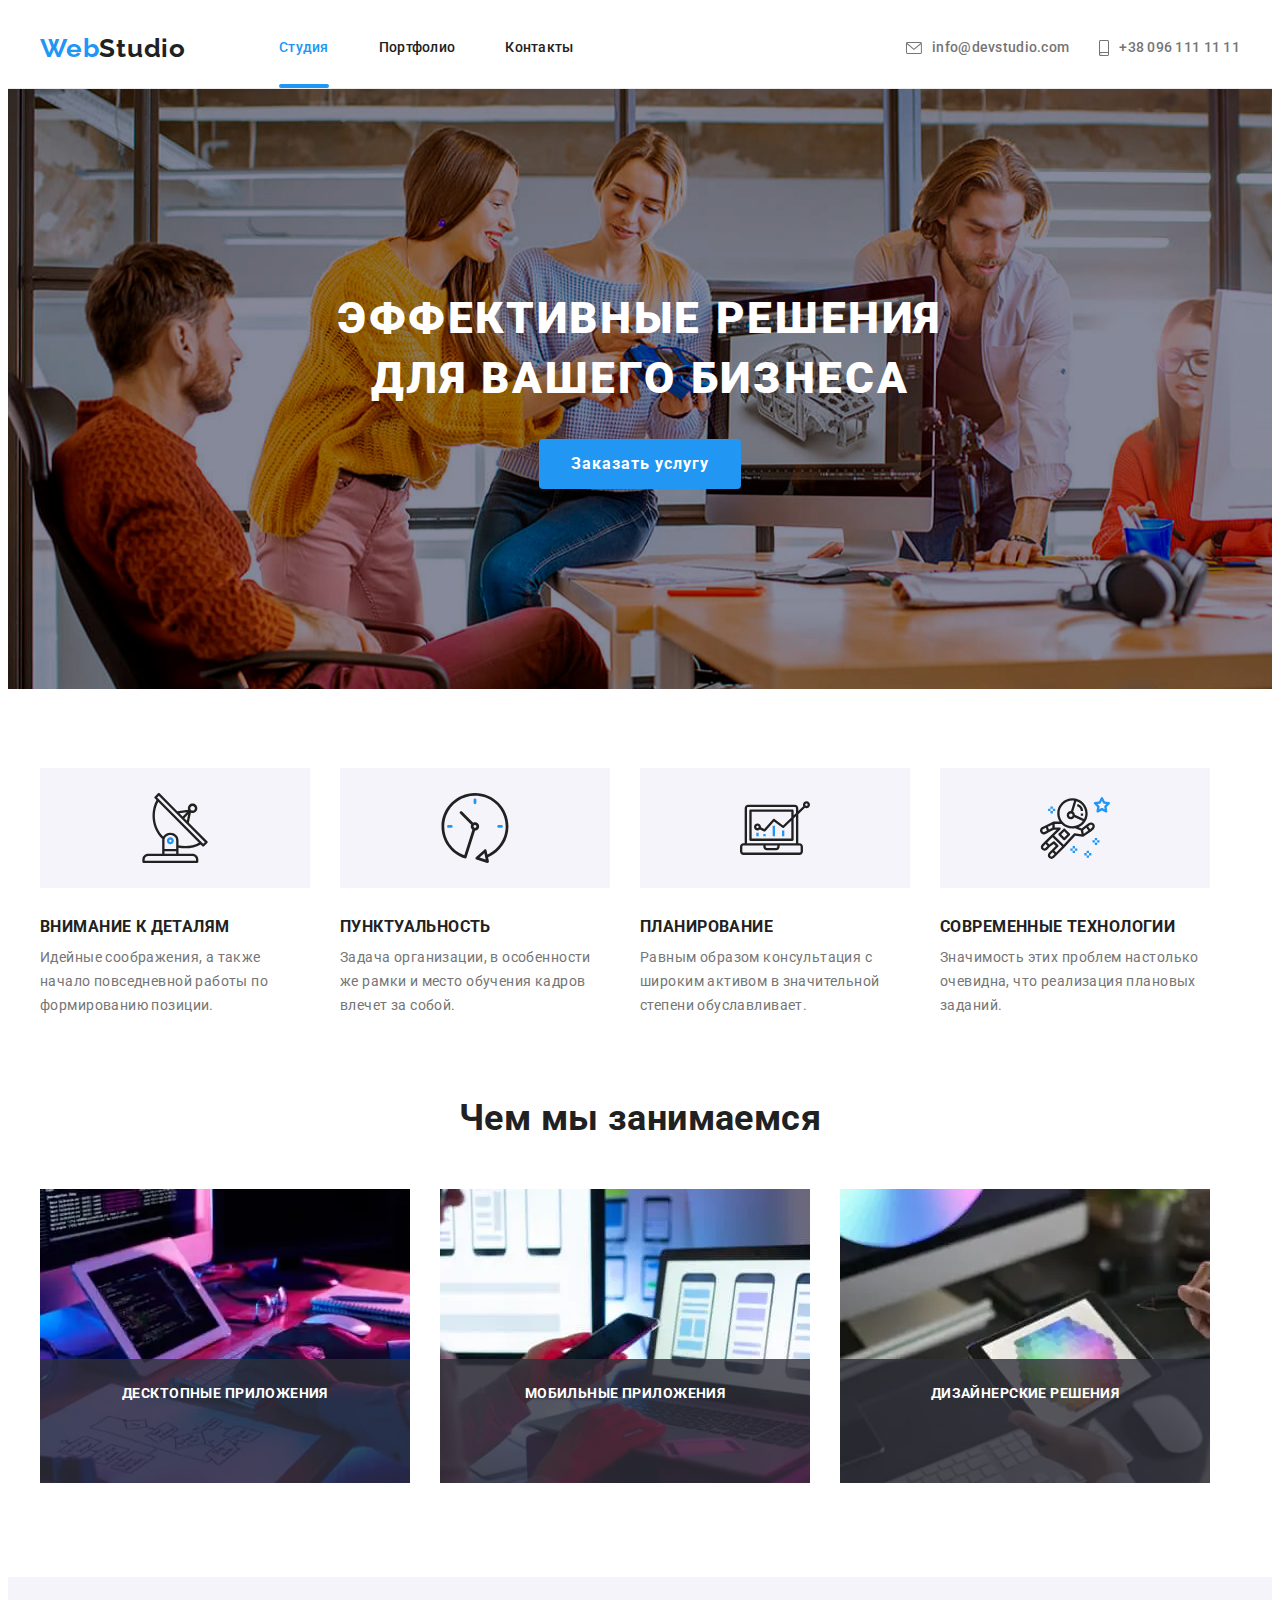
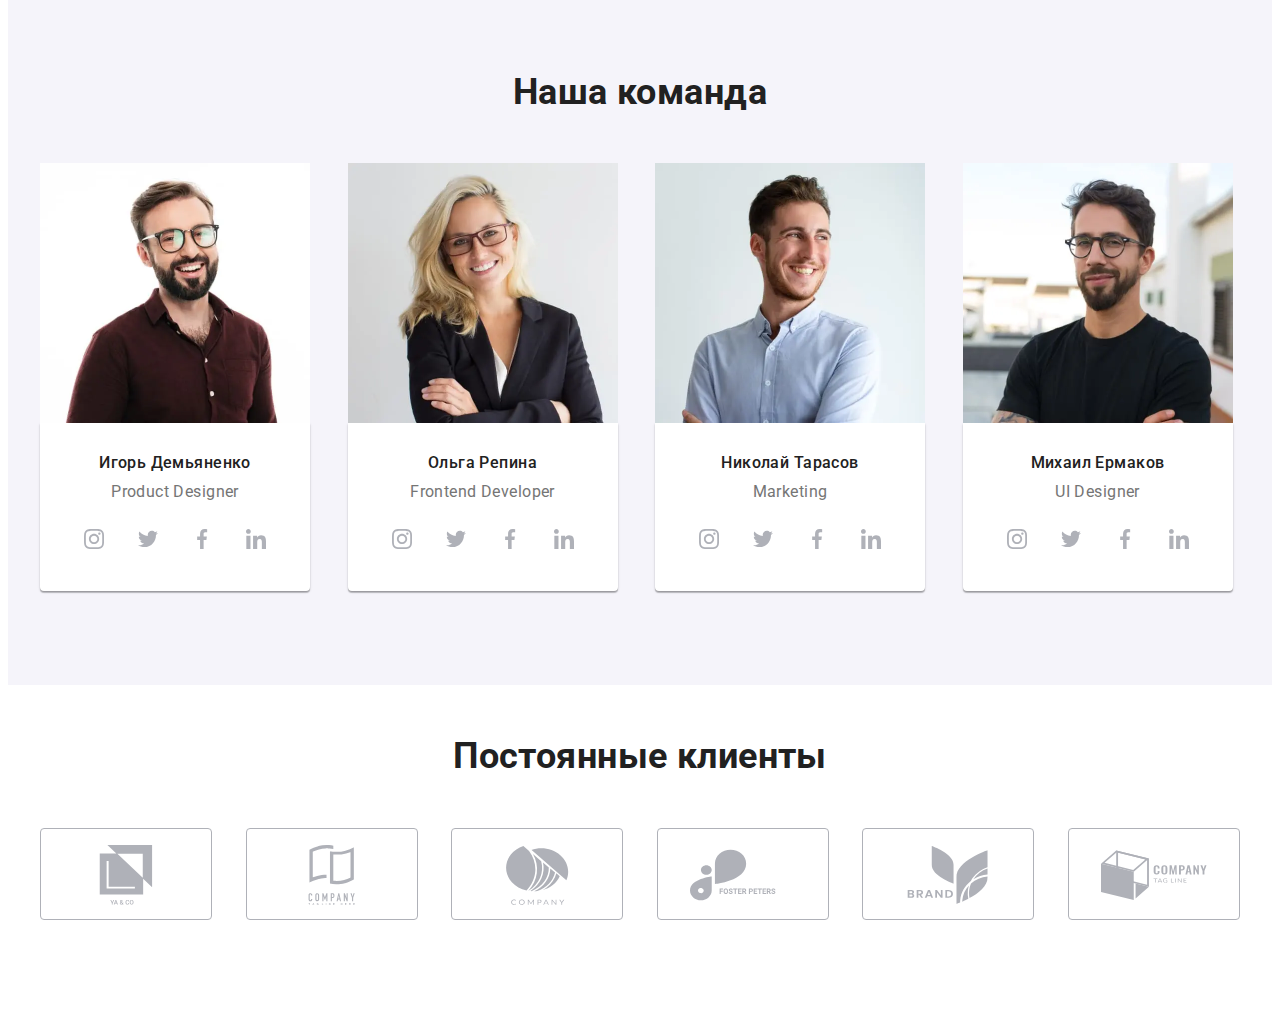
==== commit 786be0d8: "адаптовано section clients" ====
--- a/index.html
+++ b/index.html
@@ -712,46 +712,46 @@
       </section>
 
       <!--our clients-->
-      <!-- <section class="section">
+      <section class="section clients">
         <div class="container">
-          <h2 class="clients clients__title title">Постоянные клиенты</h2>
+          <h2 class="clients__title title">Постоянные клиенты</h2>
           <ul class="clients__list list">
-            <li>
+            <li class="clients__item">
               <a class="clients__link" href="">
                 <svg width="106" height="60">
                   <use href="./images/icon.svg#group"></use>
                 </svg>
               </a>
             </li>
-            <li>
+            <li class="clients__item">
               <a class="clients__link" href="">
                 <svg width="106" height="60">
                   <use href="./images/icon.svg#group-1"></use>
                 </svg>
               </a>
             </li>
-            <li>
+            <li class="clients__item">
               <a class="clients__link" href="">
                 <svg width="106" height="60">
                   <use href="./images/icon.svg#group-2"></use>
                 </svg>
               </a>
             </li>
-            <li>
+            <li class="clients__item">
               <a class="clients__link" href="">
                 <svg width="106" height="60">
                   <use href="./images/icon.svg#group-3"></use>
                 </svg>
               </a>
             </li>
-            <li>
+            <li class="clients__item">
               <a class="clients__link" href="">
                 <svg width="106" height="60">
                   <use href="./images/icon.svg#group-4"></use>
                 </svg>
               </a>
             </li>
-            <li>
+            <li class="clients__item">
               <a class="clients__link" href="">
                 <svg width="106" height="60">
                   <use href="./images/icon.svg#group-5"></use>
@@ -760,7 +760,7 @@
             </li>
           </ul>
         </div>
-      </section> -->
+      </section>
     </main>
     <!--=================end main=================-->
 
--- a/css/main.min.css
+++ b/css/main.min.css
@@ -1,2 +1,2 @@
-:root{--primary-text-color: #757575;--title-text-color: #212121;--akcent-text-color: #2196f3;--main-text-color: #ffffff;--border-color: #eeeeee;--fone-background-color: #ffffff;--main-background-color: #2f303a;--second-background-color: #f5f4fa;--button-color: #2196f3;--social-color: #afb1b8;--social-akcent-color: #2196f3;--social-hover-color: #ffffff;--primary-font-family: "Roboto", sans-serif;--font-logo: "Raleway", sans-serif}.visually-hidden{position:absolute;width:1px;height:1px;margin:-1px;padding:0;overflow:hidden;border:0;clip:rect(0 0 0 0)}body{font-family:var(--primary-font-family);font-size:14px;line-height:0.03em;letter-spacing:0.03em;color:var(--primary-text-color);background-color:var(--fone-background-color)}h1,h2,h3,p{margin-top:0;margin-bottom:0}ul{margin-top:0;margin-bottom:0;padding-left:0}img{display:block;max-width:100%;height:auto}.list{list-style:none}.link{text-decoration:none;transition:color 250ms cubic-bezier(0.4, 0, 0.2, 1)}.section{padding-top:94px;padding-bottom:94px}.container{padding-left:15px;padding-right:15px}@media screen and (min-width: 480px){.container{width:480px;margin-left:auto;margin-right:auto}}@media screen and (min-width: 768px){.container{width:768px}}@media screen and (min-width: 1200px){.container{width:1200px}}.title{color:var(--title-text-color)}.social-list{display:flex;justify-content:center;align-items:center}.team__social-item:not(:last-child){margin-right:10px}.social-item__links{display:flex;justify-content:center;align-items:center;width:44px;height:44px;border-radius:50%;fill:var(--social-color)}.social-item__icon{display:flex;justify-content:center}@media screen and (min-width: 1200px){.social-item__links{transition:background-color 250ms cubic-bezier(0.4, 0, 0.2, 1)}.social-item__links:hover,.social-item__links:focus{fill:var(--social-hover-color);background-color:var(--social-akcent-color)}.social-item__icon{transition:fill 250ms cubic-bezier(0.4, 0, 0.2, 1)}}.header__logo-link{font-family:var(--font-logo);font-style:normal;font-weight:700;font-size:24px;line-height:1.17;letter-spacing:0.03em;color:var(--title-text-color)}.logo-link__logo-part-one{color:var(--akcent-text-color)}@media screen and (min-width: 1200px){.header__logo-link{font-size:26px;line-height:1.19}}.footer-logo-link{display:block;margin-bottom:20px;font-family:var(--font-logo);font-style:normal;font-weight:700;font-size:26px;line-height:1.19;letter-spacing:0.03em;color:var(--main-text-color)}@media screen and (max-width: 767px){.mobile-menu{opacity:0;visibility:hidden;pointer-events:none;position:absolute;top:0;left:0;width:100%;height:100vh;overflow:auto;background-color:var(--fone-background-color)}.mobile-menu__container{position:relative;padding-top:48px;padding-left:40px;padding-bottom:48px;display:flex;flex-direction:column;justify-content:space-between;height:100vh}.mobile-menu.is-open{opacity:1;visibility:visible;pointer-events:auto}.mobile-menu__close-btn{position:absolute;top:10px;right:15px;padding:0;border:none;line-height:0;background-color:transparent}.mobile-menu__close-btn:hover,.mobile-menu__close-btn:focus{fill:var(--button-color);outline:none;transition:fill 250ms cubic-bezier(0.4, 0, 0.2, 1)}.mobile-menu__item:not(:last-child){margin-bottom:32px}.mobile-menu__item .current{color:var(--akcent-text-color)}.mobile-menu__link{font-style:normal;font-weight:500;font-size:40px;line-height:1.18;letter-spacing:0.02em;color:var(--title-text-color)}.mobile-menu__tel{margin-bottom:32px}.mobile-menu__tel-link{font-style:normal;font-weight:500;font-size:34px;line-height:1.18;letter-spacing:0.02em;color:var(--akcent-text-color)}.mobile-menu__mail-link{font-style:normal;font-weight:500;font-size:24px;line-height:1.17;letter-spacing:0.02em;color:var(--primary-text-color)}.mobile-menu__social{display:flex;flex-wrap:wrap}.mobile-menu__social-item:not(:last-child){border-right:1px solid rgba(33,33,33,0.2);margin-right:10px}.mobile-menu__social-link{font-style:normal;font-weight:500;font-size:18px;line-height:1.22;letter-spacing:0.02em;color:var(--akcent-text-color);margin-right:10px}}@media screen and (min-width: 768px){.mobile-menu{display:none}}.backdrop{position:fixed;top:0;left:0;width:100vw;height:100vh;background-color:rgba(0,0,0,0.2);transition:opacity 500ms, visibility 500ms}.backdrop.is-hidden{opacity:0;visibility:hidden;pointer-events:none}.modal{position:absolute;top:50%;left:50%;transform:translate(-50%, -50%);width:528px;height:580px;background-color:#ffffff;color:var(--title-text-color);padding:40px;font-weight:700;font-size:20px;line-height:1.15}.modal-close-btn{position:absolute;top:8px;right:8px;width:30px;height:30px;display:flex;justify-content:center;align-items:center;border-radius:50%;border:1px solid rgba(0,0,0,0.1);background-color:transparent;padding:0;cursor:pointer}.modal-close-btn:hover,.modal-close-btn:focus{fill:var(--button-color);outline:none;transition:fill 250ms cubic-bezier(0.4, 0, 0.2, 1)}.modal-title{text-align:center}.form-input-wrapper{margin-top:12px;margin-bottom:20px}.form-field{display:block;align-items:center}.form-user{position:relative}.form-input{width:100%;height:40px;border:1px solid rgba(33,33,33,0.2);border-radius:4px;padding-left:42px;outline:none;font-weight:400;font-size:14px}.form-input:hover,.form-input:focus{border:1px solid var(--akcent-text-color);transition:border 250ms cubic-bezier(0.4, 0, 0.2, 1)}.input-icon{position:absolute;top:50%;left:12px;transform:translateY(-50%)}.form-input:focus+.input-icon,.form-input:hover+.input-icon{fill:var(--akcent-text-color);transition:fill 250ms cubic-bezier(0.4, 0, 0.2, 1)}.form-text{font-weight:400;font-size:12px;line-height:1.17;letter-spacing:0.01em;color:var(--primary-text-color)}.form-comment{width:100%;height:120px;border:1px solid rgba(33,33,33,0.2);border-radius:4px;resize:none;padding-top:12px;padding-left:16px;font-weight:400;font-size:14px;letter-spacing:0.01em;color:var(--title-text-color);outline:none}.form-comment:hover,.form-comment:focus{border:1px solid var(--akcent-text-color);transition:border 250ms cubic-bezier(0.4, 0, 0.2, 1)}.form-comment::placeholder{color:rgba(117,117,117,0.5)}.form-checkbox-wrapper{display:flex;justify-content:center}.form-checkbox-label{display:flex;align-items:center;font-weight:400;font-size:14px;line-height:1.71;color:var(--primary-text-color)}.form-checkbox-label::before{display:inline-block;width:16px;height:16px;border:1px solid #212121;border-radius:2px;content:"";cursor:pointer;margin-right:10px}.form-checkbox:checked+.form-checkbox-label::before{background-color:var(--button-color);border:none;background-image:url(../images/iconcheck.svg)}.form-checkbox:focus+.form-checkbox-label::before{outline:1px solid var(--button-color);border:none;transition:outline 250ms cubic-bezier(0.4, 0, 0.2, 1)}.accept-policy-link{color:var(--akcent-text-color)}.send-btn{display:block;margin:30px auto 0;width:200px;height:50px;border-radius:4px;border:none;font-weight:700;font-size:16px;line-height:1.88;letter-spacing:0.06em;color:var(--main-text-color);background-color:var(--button-color);cursor:pointer}.send-btn:hover,.send-btn:focus{background-color:#188ce8;box-shadow:0px 4px 4px rgba(0,0,0,0.15);transition:background-color 250ms cubic-bezier(0.4, 0, 0.2, 1),box-shadow 250ms cubic-bezier(0.4, 0, 0.2, 1)}.header{border-bottom:1px solid #ececec}.header__container{display:flex;justify-content:space-between;align-items:center}@media screen and (max-width: 1199px){.header__contacts-item:not(:last-child){margin-bottom:10px}.header{padding-top:21px;padding-bottom:21px}}@media screen and (max-width: 767px){.header{padding-top:10px;padding-bottom:10px}.header__nav-list{display:none}.header__contacts-list{display:none}.header__menu-burger-btn{padding:0;margin:0;border:none;line-height:0;background-color:var(--fone-background-color)}.header__menu-burger-btn:hover,.header__menu-burger-btn:focus{fill:var(--button-color);outline:none;transition:fill 250ms cubic-bezier(0.4, 0, 0.2, 1)}}@media screen and (min-width: 768px){.header__navigation{display:flex;align-items:center}.header__nav-list{display:flex;margin-left:88px}.header__nav-item{position:relative}.header__nav-item:not(:last-child){margin-right:50px}.header__nav-item .current{color:var(--akcent-text-color)}.header__nav-item .current::after{content:"";position:absolute;width:100%;height:4px;border-radius:2px;background-color:var(--social-akcent-color);bottom:-1px;left:0}.header__nav-link{position:relative;padding-top:32px;padding-bottom:32px;font-style:normal;font-weight:500;font-size:14px;line-height:1.14;letter-spacing:0.02em;color:var(--title-text-color)}.header__menu-burger-btn{display:none}.header__contacts-link{display:flex;align-items:center;font-weight:500;font-size:12px;line-height:1.17;letter-spacing:0.02em;color:var(--primary-text-color)}.header__contacts-icon{fill:currentColor;margin-right:10px}}@media screen and (min-width: 1200px){.header__nav-link{position:relative}.header__nav-link:hover,.header__nav-link:focus{color:var(--akcent-text-color)}.header__nav-list{margin-left:93px}.header__contacts-list{display:flex;align-items:center;margin-left:auto}.header__contacts-item:not(:last-child){margin-right:30px}.header__contacts-link{padding-top:32px;padding-bottom:32px;font-size:14px;line-height:1.14}.header__contacts-link:hover,.header__contacts-link:focus{color:var(--akcent-text-color)}}.hero{margin:0 auto;background-image:linear-gradient(rgba(47,48,58,0.4), rgba(47,48,58,0.4));background-size:cover;background-repeat:no-repeat;background-color:var(--main-background-color);text-align:center}.hero__title{font-weight:900;letter-spacing:0.06em;text-transform:uppercase;color:var(--main-text-color)}.hero__button{margin-right:auto;margin-left:auto;margin-top:30px;padding:10px 32px;min-width:200px;border-radius:4px;border:none;font-family:inherit;font-weight:700;font-size:16px;line-height:1.88;display:flex;align-items:center;text-align:center;letter-spacing:0.06em;cursor:pointer;color:var(--main-text-color);background-color:var(--button-color);transition:background-color 250ms cubic-bezier(0.4, 0, 0.2, 1),box-shadow 250ms cubic-bezier(0.4, 0, 0.2, 1)}.hero__button:hover,.hero__button:focus{background-color:#188ce8;box-shadow:0px 4px 4px rgba(0,0,0,0.15)}@media screen and (max-width: 1199px){.hero{max-height:400px;padding-top:118px;padding-bottom:118px}.hero__title{font-size:26px;line-height:1.62}}@media screen and (max-width: 767px){.hero{max-width:767px;background-image:url("../images/mobile/hero-img.jpg")}}@media screen and (max-width: 767px) and (min-device-pixel-ratio: 2), screen and (max-width: 767px) and (min-resolution: 192dpi), screen and (max-width: 767px) and (min-resolution: 2dppx){.hero{background-image:url("../images/mobile/hero-img@2x.jpg")}}@media screen and (min-width: 768px){.hero{max-width:1199px;background-image:url("../images/tablet/hero-tablet-img.jpg")}}@media screen and (min-width: 768px) and (min-device-pixel-ratio: 2), screen and (min-width: 768px) and (min-resolution: 192dpi), screen and (min-width: 768px) and (min-resolution: 2dppx){.hero{background-image:url("../images/tablet/hero-tablet-img@2x.jpg")}}@media screen and (min-width: 1200px){.hero{max-width:1600px;max-height:600px;padding-top:200px;padding-bottom:200px;background-image:url("../images/desktop/hero-desktop-Img.jpg")}}@media screen and (min-width: 1200px) and (min-device-pixel-ratio: 2), screen and (min-width: 1200px) and (min-resolution: 192dpi), screen and (min-width: 1200px) and (min-resolution: 2dppx){.hero{background-image:url("../images/desktop/hero-desktop-Img@2x.png")}}@media screen and (min-width: 1200px){.hero__title{font-size:44px;line-height:1.36}}.specifics__container{display:flex;justify-content:center;align-items:center;height:120px;margin-bottom:30px;background-color:var(--second-background-color)}.specifics__title{margin-bottom:10px;font-weight:700;line-height:1.14;text-transform:uppercase}.specifics__text{line-height:1.71}@media screen and (max-width: 1199px){.specifics__section{padding-top:60px;padding-bottom:60px}.specifics__list{flex-wrap:wrap}}@media screen and (max-width: 767px){.specifics__item{width:100%;margin:0}.specifics__title{text-align:center}.specifics__text{margin-bottom:30px}}@media screen and (min-width: 768px){.specifics__list{display:flex;margin:-15px}.specifics__item{width:calc((100% - 4 * 15px) / 2);margin:15px}}@media screen and (min-width: 1200px){.specifics__item{width:270px;margin-top:0;margin-bottom:0}}@media screen and (max-width: 1199px){.work{display:none}}@media screen and (min-width: 1200px){.work{padding-top:0}.work__title{margin-bottom:50px;font-weight:700;font-size:36px;line-height:1.17;text-align:center}.work__list{display:flex}.work__item:not(:last-child){margin-right:30px}.work__item-img{position:relative}.work__text{position:absolute;bottom:0;left:0;width:100%;height:70px;font-weight:700;line-height:1.14;text-align:center;text-transform:uppercase;color:var(--main-text-color);background-color:rgba(47,48,58,0.8);padding-top:27px;padding-bottom:27px}}.team{background-color:var(--second-background-color)}.team__title{font-weight:700;text-align:center}.team__description{padding-top:30px;box-shadow:0px 1px 3px rgba(0,0,0,0.12),0px 1px 1px rgba(0,0,0,0.14),0px 2px 1px rgba(0,0,0,0.2);border-radius:0px 0px 4px 4px;background-color:var(--fone-background-color)}.team__list-title{margin-bottom:10px;font-weight:500;font-size:16px;line-height:1.19;text-align:center}.team__list-text{font-size:16px;line-height:1.19;text-align:center;margin-bottom:16px}@media screen and (max-width: 1199px){.team{padding-top:60px;padding-bottom:60px}.team__title{margin-bottom:30px;font-size:28px;line-height:1.18}.team__description{padding-bottom:24px}}@media screen and (max-width: 767px){.team__item:not(:last-child){margin-bottom:30px}.team__img{width:100%}.team__description{width:100%}}@media screen and (min-width: 768px){.team__list{display:flex;flex-wrap:wrap;margin:-15px}.team__item{width:354px;flex-basis:calc((100% - 4 * 15px) / 2);margin:15px}.team__img{width:354px}.team__description{width:354px}}@media screen and (min-width: 1200px){.team__title{margin-bottom:50px;font-size:36px;line-height:1.17}.team__list{display:flex;margin-top:0;margin-bottom:0}.team__item{flex-basis:calc((100% - 8 * 15px) / 4);margin-left:15px;margin-top:0;margin-bottom:0}.team__img{width:270px}.team__description{width:270px;padding-bottom:30px}}.clients{margin-bottom:50px}.clients__title{font-weight:700;font-size:36px;line-height:1.17;text-align:center}.clients__list{display:flex;justify-content:space-between}.clients__link{padding:16px 32px;display:flex;width:170px;height:92px;border:1px solid var(--social-color);box-sizing:border-box;border-radius:4px;fill:var(--social-color);transition:fill 250ms cubic-bezier(0.4, 0, 0.2, 1),border 250ms cubic-bezier(0.4, 0, 0.2, 1)}.clients__link:hover,.clients__link:focus{fill:var(--social-akcent-color);border:1px solid var(--social-akcent-color)}.footer{background-color:var(--main-background-color);padding-top:60px;padding-bottom:60px}.footer-container{display:flex;align-items:baseline}.adress{margin-right:70px}.address-list-item:not(:last-child){margin-bottom:9px}.address-list-link{font-style:normal;font-weight:400;font-size:14px;line-height:1.71;letter-spacing:0.03em;color:var(--main-text-color)}.address-list-link:hover,.address-list-link:focus{color:var(--akcent-text-color)}.address-list-link-item{font-style:normal;font-weight:400;font-size:14px;line-height:1.71;letter-spacing:0.03em;color:rgba(255,255,255,0.6)}.address-list-link-item:hover,.address-list-link-item:focus{color:var(--akcent-text-color)}.footer-text{margin-bottom:20px;font-weight:700;line-height:1.14;text-transform:uppercase;color:var(--main-text-color)}.footer-social{margin-right:93px}.footer-social-list{display:flex;justify-content:space-between}.footer-social-item{display:flex;justify-content:space-between;align-items:center}.footer-social-item:not(:last-child){margin-right:10px}.footer-social-link{display:flex;justify-content:center;align-items:center;width:44px;height:44px;border-radius:50%;fill:var(--main-text-color);background-color:rgba(255,255,255,0.1);transition:background-color 250ms cubic-bezier(0.4, 0, 0.2, 1)}.footer-social-link:hover,.footer-social-link:focus{background-color:var(--social-akcent-color)}.footer-social-icon{display:flex;justify-content:center}.email-subscribe{width:358px;height:50px;border:1px solid rgba(255,255,255,0.3);box-sizing:border-box;border-radius:4px;background:none;filter:drop-shadow(0px 4px 4px rgba(0,0,0,0.15));padding-left:16px;font-weight:400;font-size:16px;line-height:1.25;letter-spacing:0.03em;color:var(--main-text-color)}.form-btn{width:200px;height:50px;margin-left:12px;border-radius:4px;border:none;font-weight:700;font-size:16px;line-height:1.88;letter-spacing:0.06em;color:var(--main-text-color);background-color:var(--button-color);cursor:pointer}.form-btn:hover,.form-btn:focus{background-color:#188ce8;box-shadow:0px 4px 4px rgba(0,0,0,0.15);transition:background-color 250ms cubic-bezier(0.4, 0, 0.2, 1),box-shadow 250ms cubic-bezier(0.4, 0, 0.2, 1)}.form-text-icon-btn{display:flex;justify-content:center}.form-icon-send{margin-left:10px}.filter-list{display:flex;justify-content:center}.filter-list-item{margin-right:8px;margin-bottom:50px}.filter-list-button{padding-top:6px;padding-bottom:6px;padding-left:22px;padding-right:22px;border-radius:4px;border:transparent;font-weight:500;font-size:16px;line-height:1.62;text-align:center;letter-spacing:0.03em;cursor:pointer;color:var(--title-text-color);background-color:var(--second-background-color);transition:color 250ms cubic-bezier(0.4, 0, 0.2, 1),background-color 250ms cubic-bezier(0.4, 0, 0.2, 1),box-shadow 250ms cubic-bezier(0.4, 0, 0.2, 1)}.filter-list-button:hover,.filter-list-button:focus{color:var(--main-text-color);background-color:var(--button-color);box-shadow:0px 3px 1px rgba(0,0,0,0.1),0px 1px 2px rgba(0,0,0,0.08),0px 2px 2px rgba(0,0,0,0.12)}.projects-list{display:flex;flex-wrap:wrap;margin-left:-30px;margin-top:-30px}.projects-list-item{flex-basis:calc((100% - 90px) / 3);margin-left:30px;margin-top:30px}.projects-list-link{display:block;transition:box-shadow 250ms cubic-bezier(0.4, 0, 0.2, 1)}.projects-list-link:hover,.projects-list-link:focus{box-shadow:0px 1px 1px rgba(0,0,0,0.12),0px 4px 4px rgba(0,0,0,0.06),1px 4px 6px rgba(0,0,0,0.16)}.project-description{padding:20px 24px;border:1px solid var(--border-color);border-top:none}.projects-item-title{margin-bottom:4px;font-style:normal;font-weight:700;font-size:18px;line-height:2;letter-spacing:0.06em;color:var(--title-text-color)}.projects-item-text{font-style:normal;font-weight:400;font-size:16px;line-height:1.88;letter-spacing:0.03em;color:var(--primary-text-color)}.projects-list-link-img{position:relative;overflow:hidden}.overlay{position:absolute;top:0;left:0;width:100%;height:100%;font-size:18px;line-height:1.56;color:var(--main-text-color);background-color:rgba(33,150,243,0.9);padding:63px 24px;overflow:auto;transform:translateY(101%);transition:transform 250ms cubic-bezier(0.4, 0, 0.2, 1)}.projects-list-link:hover .overlay,.projects-list-link:focus .overlay{transform:translate(0)}
+:root{--primary-text-color: #757575;--title-text-color: #212121;--akcent-text-color: #2196f3;--main-text-color: #ffffff;--border-color: #eeeeee;--fone-background-color: #ffffff;--main-background-color: #2f303a;--second-background-color: #f5f4fa;--button-color: #2196f3;--social-color: #afb1b8;--social-akcent-color: #2196f3;--social-hover-color: #ffffff;--primary-font-family: "Roboto", sans-serif;--font-logo: "Raleway", sans-serif}.visually-hidden{position:absolute;width:1px;height:1px;margin:-1px;padding:0;overflow:hidden;border:0;clip:rect(0 0 0 0)}body{font-family:var(--primary-font-family);font-size:14px;line-height:0.03em;letter-spacing:0.03em;color:var(--primary-text-color);background-color:var(--fone-background-color)}h1,h2,h3,p{margin-top:0;margin-bottom:0}ul{margin-top:0;margin-bottom:0;padding-left:0}img{display:block;max-width:100%;height:auto}.list{list-style:none}.link{text-decoration:none;transition:color 250ms cubic-bezier(0.4, 0, 0.2, 1)}.section{padding-top:94px;padding-bottom:94px}.container{padding-left:15px;padding-right:15px}@media screen and (min-width: 480px){.container{width:480px;margin-left:auto;margin-right:auto}}@media screen and (min-width: 768px){.container{width:768px}}@media screen and (min-width: 1200px){.container{width:1200px}}.title{color:var(--title-text-color)}.social-list{display:flex;justify-content:center;align-items:center}.team__social-item:not(:last-child){margin-right:10px}.social-item__links{display:flex;justify-content:center;align-items:center;width:44px;height:44px;border-radius:50%;fill:var(--social-color)}.social-item__icon{display:flex;justify-content:center}@media screen and (min-width: 1200px){.social-item__links{transition:background-color 250ms cubic-bezier(0.4, 0, 0.2, 1)}.social-item__links:hover,.social-item__links:focus{fill:var(--social-hover-color);background-color:var(--social-akcent-color)}.social-item__icon{transition:fill 250ms cubic-bezier(0.4, 0, 0.2, 1)}}.header__logo-link{font-family:var(--font-logo);font-style:normal;font-weight:700;font-size:24px;line-height:1.17;letter-spacing:0.03em;color:var(--title-text-color)}.logo-link__logo-part-one{color:var(--akcent-text-color)}@media screen and (min-width: 1200px){.header__logo-link{font-size:26px;line-height:1.19}}.footer-logo-link{display:block;margin-bottom:20px;font-family:var(--font-logo);font-style:normal;font-weight:700;font-size:26px;line-height:1.19;letter-spacing:0.03em;color:var(--main-text-color)}@media screen and (max-width: 767px){.mobile-menu{opacity:0;visibility:hidden;pointer-events:none;position:absolute;top:0;left:0;width:100%;height:100vh;overflow:auto;background-color:var(--fone-background-color)}.mobile-menu__container{position:relative;padding-top:48px;padding-left:40px;padding-bottom:48px;display:flex;flex-direction:column;justify-content:space-between;height:100vh}.mobile-menu.is-open{opacity:1;visibility:visible;pointer-events:auto}.mobile-menu__close-btn{position:absolute;top:10px;right:15px;padding:0;border:none;line-height:0;background-color:transparent}.mobile-menu__close-btn:hover,.mobile-menu__close-btn:focus{fill:var(--button-color);outline:none;transition:fill 250ms cubic-bezier(0.4, 0, 0.2, 1)}.mobile-menu__item:not(:last-child){margin-bottom:32px}.mobile-menu__item .current{color:var(--akcent-text-color)}.mobile-menu__link{font-style:normal;font-weight:500;font-size:40px;line-height:1.18;letter-spacing:0.02em;color:var(--title-text-color)}.mobile-menu__tel{margin-bottom:32px}.mobile-menu__tel-link{font-style:normal;font-weight:500;font-size:34px;line-height:1.18;letter-spacing:0.02em;color:var(--akcent-text-color)}.mobile-menu__mail-link{font-style:normal;font-weight:500;font-size:24px;line-height:1.17;letter-spacing:0.02em;color:var(--primary-text-color)}.mobile-menu__social{display:flex;flex-wrap:wrap}.mobile-menu__social-item:not(:last-child){border-right:1px solid rgba(33,33,33,0.2);margin-right:10px}.mobile-menu__social-link{font-style:normal;font-weight:500;font-size:18px;line-height:1.22;letter-spacing:0.02em;color:var(--akcent-text-color);margin-right:10px}}@media screen and (min-width: 768px){.mobile-menu{display:none}}.backdrop{position:fixed;top:0;left:0;width:100vw;height:100vh;background-color:rgba(0,0,0,0.2);transition:opacity 500ms, visibility 500ms}.backdrop.is-hidden{opacity:0;visibility:hidden;pointer-events:none}.modal{position:absolute;top:50%;left:50%;transform:translate(-50%, -50%);width:528px;height:580px;background-color:#ffffff;color:var(--title-text-color);padding:40px;font-weight:700;font-size:20px;line-height:1.15}.modal-close-btn{position:absolute;top:8px;right:8px;width:30px;height:30px;display:flex;justify-content:center;align-items:center;border-radius:50%;border:1px solid rgba(0,0,0,0.1);background-color:transparent;padding:0;cursor:pointer}.modal-close-btn:hover,.modal-close-btn:focus{fill:var(--button-color);outline:none;transition:fill 250ms cubic-bezier(0.4, 0, 0.2, 1)}.modal-title{text-align:center}.form-input-wrapper{margin-top:12px;margin-bottom:20px}.form-field{display:block;align-items:center}.form-user{position:relative}.form-input{width:100%;height:40px;border:1px solid rgba(33,33,33,0.2);border-radius:4px;padding-left:42px;outline:none;font-weight:400;font-size:14px}.form-input:hover,.form-input:focus{border:1px solid var(--akcent-text-color);transition:border 250ms cubic-bezier(0.4, 0, 0.2, 1)}.input-icon{position:absolute;top:50%;left:12px;transform:translateY(-50%)}.form-input:focus+.input-icon,.form-input:hover+.input-icon{fill:var(--akcent-text-color);transition:fill 250ms cubic-bezier(0.4, 0, 0.2, 1)}.form-text{font-weight:400;font-size:12px;line-height:1.17;letter-spacing:0.01em;color:var(--primary-text-color)}.form-comment{width:100%;height:120px;border:1px solid rgba(33,33,33,0.2);border-radius:4px;resize:none;padding-top:12px;padding-left:16px;font-weight:400;font-size:14px;letter-spacing:0.01em;color:var(--title-text-color);outline:none}.form-comment:hover,.form-comment:focus{border:1px solid var(--akcent-text-color);transition:border 250ms cubic-bezier(0.4, 0, 0.2, 1)}.form-comment::placeholder{color:rgba(117,117,117,0.5)}.form-checkbox-wrapper{display:flex;justify-content:center}.form-checkbox-label{display:flex;align-items:center;font-weight:400;font-size:14px;line-height:1.71;color:var(--primary-text-color)}.form-checkbox-label::before{display:inline-block;width:16px;height:16px;border:1px solid #212121;border-radius:2px;content:"";cursor:pointer;margin-right:10px}.form-checkbox:checked+.form-checkbox-label::before{background-color:var(--button-color);border:none;background-image:url(../images/iconcheck.svg)}.form-checkbox:focus+.form-checkbox-label::before{outline:1px solid var(--button-color);border:none;transition:outline 250ms cubic-bezier(0.4, 0, 0.2, 1)}.accept-policy-link{color:var(--akcent-text-color)}.send-btn{display:block;margin:30px auto 0;width:200px;height:50px;border-radius:4px;border:none;font-weight:700;font-size:16px;line-height:1.88;letter-spacing:0.06em;color:var(--main-text-color);background-color:var(--button-color);cursor:pointer}.send-btn:hover,.send-btn:focus{background-color:#188ce8;box-shadow:0px 4px 4px rgba(0,0,0,0.15);transition:background-color 250ms cubic-bezier(0.4, 0, 0.2, 1),box-shadow 250ms cubic-bezier(0.4, 0, 0.2, 1)}.header{border-bottom:1px solid #ececec}.header__container{display:flex;justify-content:space-between;align-items:center}@media screen and (max-width: 1199px){.header__contacts-item:not(:last-child){margin-bottom:10px}.header{padding-top:21px;padding-bottom:21px}}@media screen and (max-width: 767px){.header{padding-top:10px;padding-bottom:10px}.header__nav-list{display:none}.header__contacts-list{display:none}.header__menu-burger-btn{padding:0;margin:0;border:none;line-height:0;background-color:var(--fone-background-color)}.header__menu-burger-btn:hover,.header__menu-burger-btn:focus{fill:var(--button-color);outline:none;transition:fill 250ms cubic-bezier(0.4, 0, 0.2, 1)}}@media screen and (min-width: 768px){.header__navigation{display:flex;align-items:center}.header__nav-list{display:flex;margin-left:88px}.header__nav-item{position:relative}.header__nav-item:not(:last-child){margin-right:50px}.header__nav-item .current{color:var(--akcent-text-color)}.header__nav-item .current::after{content:"";position:absolute;width:100%;height:4px;border-radius:2px;background-color:var(--social-akcent-color);bottom:-1px;left:0}.header__nav-link{position:relative;padding-top:32px;padding-bottom:32px;font-style:normal;font-weight:500;font-size:14px;line-height:1.14;letter-spacing:0.02em;color:var(--title-text-color)}.header__menu-burger-btn{display:none}.header__contacts-link{display:flex;align-items:center;font-weight:500;font-size:12px;line-height:1.17;letter-spacing:0.02em;color:var(--primary-text-color)}.header__contacts-icon{fill:currentColor;margin-right:10px}}@media screen and (min-width: 1200px){.header__nav-link{position:relative}.header__nav-link:hover,.header__nav-link:focus{color:var(--akcent-text-color)}.header__nav-list{margin-left:93px}.header__contacts-list{display:flex;align-items:center;margin-left:auto}.header__contacts-item:not(:last-child){margin-right:30px}.header__contacts-link{padding-top:32px;padding-bottom:32px;font-size:14px;line-height:1.14}.header__contacts-link:hover,.header__contacts-link:focus{color:var(--akcent-text-color)}}.hero{margin:0 auto;background-image:linear-gradient(rgba(47,48,58,0.4), rgba(47,48,58,0.4));background-size:cover;background-repeat:no-repeat;background-color:var(--main-background-color);text-align:center}.hero__title{font-weight:900;letter-spacing:0.06em;text-transform:uppercase;color:var(--main-text-color)}.hero__button{margin-right:auto;margin-left:auto;margin-top:30px;padding:10px 32px;min-width:200px;border-radius:4px;border:none;font-family:inherit;font-weight:700;font-size:16px;line-height:1.88;display:flex;align-items:center;text-align:center;letter-spacing:0.06em;cursor:pointer;color:var(--main-text-color);background-color:var(--button-color);transition:background-color 250ms cubic-bezier(0.4, 0, 0.2, 1),box-shadow 250ms cubic-bezier(0.4, 0, 0.2, 1)}.hero__button:hover,.hero__button:focus{background-color:#188ce8;box-shadow:0px 4px 4px rgba(0,0,0,0.15)}@media screen and (max-width: 1199px){.hero{max-height:400px;padding-top:118px;padding-bottom:118px}.hero__title{font-size:26px;line-height:1.62}}@media screen and (max-width: 767px){.hero{max-width:767px;background-image:url("../images/mobile/hero-img.jpg")}}@media screen and (max-width: 767px) and (min-device-pixel-ratio: 2), screen and (max-width: 767px) and (min-resolution: 192dpi), screen and (max-width: 767px) and (min-resolution: 2dppx){.hero{background-image:url("../images/mobile/hero-img@2x.jpg")}}@media screen and (min-width: 768px){.hero{max-width:1199px;background-image:url("../images/tablet/hero-tablet-img.jpg")}}@media screen and (min-width: 768px) and (min-device-pixel-ratio: 2), screen and (min-width: 768px) and (min-resolution: 192dpi), screen and (min-width: 768px) and (min-resolution: 2dppx){.hero{background-image:url("../images/tablet/hero-tablet-img@2x.jpg")}}@media screen and (min-width: 1200px){.hero{max-width:1600px;max-height:600px;padding-top:200px;padding-bottom:200px;background-image:url("../images/desktop/hero-desktop-Img.jpg")}}@media screen and (min-width: 1200px) and (min-device-pixel-ratio: 2), screen and (min-width: 1200px) and (min-resolution: 192dpi), screen and (min-width: 1200px) and (min-resolution: 2dppx){.hero{background-image:url("../images/desktop/hero-desktop-Img@2x.png")}}@media screen and (min-width: 1200px){.hero__title{font-size:44px;line-height:1.36}}.specifics__container{display:flex;justify-content:center;align-items:center;height:120px;margin-bottom:30px;background-color:var(--second-background-color)}.specifics__title{margin-bottom:10px;font-weight:700;line-height:1.14;text-transform:uppercase}.specifics__text{line-height:1.71}@media screen and (max-width: 1199px){.specifics__section{padding-top:60px;padding-bottom:60px}.specifics__list{flex-wrap:wrap}}@media screen and (max-width: 767px){.specifics__item{width:100%;margin:0}.specifics__title{text-align:center}.specifics__text{margin-bottom:30px}}@media screen and (min-width: 768px){.specifics__list{display:flex;margin:-15px}.specifics__item{width:calc((100% - 4 * 15px) / 2);margin:15px}}@media screen and (min-width: 1200px){.specifics__item{width:270px;margin-top:0;margin-bottom:0}}@media screen and (max-width: 1199px){.work{display:none}}@media screen and (min-width: 1200px){.work{padding-top:0}.work__title{margin-bottom:50px;font-weight:700;font-size:36px;line-height:1.17;text-align:center}.work__list{display:flex}.work__item:not(:last-child){margin-right:30px}.work__item-img{position:relative}.work__text{position:absolute;bottom:0;left:0;width:100%;height:70px;font-weight:700;line-height:1.14;text-align:center;text-transform:uppercase;color:var(--main-text-color);background-color:rgba(47,48,58,0.8);padding-top:27px;padding-bottom:27px}}.team{background-color:var(--second-background-color)}.team__title{font-weight:700;text-align:center}.team__description{padding-top:30px;box-shadow:0px 1px 3px rgba(0,0,0,0.12),0px 1px 1px rgba(0,0,0,0.14),0px 2px 1px rgba(0,0,0,0.2);border-radius:0px 0px 4px 4px;background-color:var(--fone-background-color)}.team__list-title{margin-bottom:10px;font-weight:500;font-size:16px;line-height:1.19;text-align:center}.team__list-text{font-size:16px;line-height:1.19;text-align:center;margin-bottom:16px}@media screen and (max-width: 1199px){.team{padding-top:60px;padding-bottom:60px}.team__title{margin-bottom:30px;font-size:28px;line-height:1.18}.team__description{padding-bottom:24px}}@media screen and (max-width: 767px){.team__item:not(:last-child){margin-bottom:30px}.team__img{width:100%}.team__description{width:100%}}@media screen and (min-width: 768px){.team__list{display:flex;flex-wrap:wrap;margin:-15px}.team__item{width:354px;flex-basis:calc((100% - 4 * 15px) / 2);margin:15px}.team__img{width:354px}.team__description{width:354px}}@media screen and (min-width: 1200px){.team__title{margin-bottom:50px;font-size:36px;line-height:1.17}.team__list{display:flex;margin-top:0;margin-bottom:0}.team__item{flex-basis:calc((100% - 8 * 15px) / 4);margin-left:15px;margin-top:0;margin-bottom:0}.team__img{width:270px}.team__description{width:270px;padding-bottom:30px}}.clients__title{font-weight:700;text-align:center}.clients__list{display:flex}.clients__link{display:flex;height:92px;padding-top:16px;padding-bottom:16px;border:1px solid var(--social-color);box-sizing:border-box;border-radius:4px;fill:var(--social-color);transition:fill 250ms cubic-bezier(0.4, 0, 0.2, 1),border 250ms cubic-bezier(0.4, 0, 0.2, 1)}.clients__link:hover,.clients__link:focus{fill:var(--social-akcent-color);border:1px solid var(--social-akcent-color)}@media screen and (min-width: 1200px){.clients__title{font-size:36px;line-height:1.17;margin-bottom:50px}.clients{padding-top:50px;padding-bottom:94px}.clients__list{justify-content:space-between;margin-left:-15px}.clients__item{width:calc((100% - 12 * 15px) / 6);margin-left:15px}.clients__link{padding-right:32px;padding-left:32px}}@media screen and (max-width: 1199px){.clients{padding-top:60px;padding-bottom:60px}.clients__title{margin-bottom:30px;font-weight:700;font-size:28px;line-height:1.18}.clients__list{flex-wrap:wrap;margin:-15px}.clients__item{width:calc((100% - 6 * 15px) / 3);margin:15px}.clients__link{width:100%;padding-right:75px;padding-left:75px}}@media screen and (max-width: 767px){.clients__item{width:calc((100% - 4 * 15px) / 2);margin:15px}.clients__link{padding-right:52px;padding-left:52px}}.footer{background-color:var(--main-background-color);padding-top:60px;padding-bottom:60px}.footer-container{display:flex;align-items:baseline}.adress{margin-right:70px}.address-list-item:not(:last-child){margin-bottom:9px}.address-list-link{font-style:normal;font-weight:400;font-size:14px;line-height:1.71;letter-spacing:0.03em;color:var(--main-text-color)}.address-list-link:hover,.address-list-link:focus{color:var(--akcent-text-color)}.address-list-link-item{font-style:normal;font-weight:400;font-size:14px;line-height:1.71;letter-spacing:0.03em;color:rgba(255,255,255,0.6)}.address-list-link-item:hover,.address-list-link-item:focus{color:var(--akcent-text-color)}.footer-text{margin-bottom:20px;font-weight:700;line-height:1.14;text-transform:uppercase;color:var(--main-text-color)}.footer-social{margin-right:93px}.footer-social-list{display:flex;justify-content:space-between}.footer-social-item{display:flex;justify-content:space-between;align-items:center}.footer-social-item:not(:last-child){margin-right:10px}.footer-social-link{display:flex;justify-content:center;align-items:center;width:44px;height:44px;border-radius:50%;fill:var(--main-text-color);background-color:rgba(255,255,255,0.1);transition:background-color 250ms cubic-bezier(0.4, 0, 0.2, 1)}.footer-social-link:hover,.footer-social-link:focus{background-color:var(--social-akcent-color)}.footer-social-icon{display:flex;justify-content:center}.email-subscribe{width:358px;height:50px;border:1px solid rgba(255,255,255,0.3);box-sizing:border-box;border-radius:4px;background:none;filter:drop-shadow(0px 4px 4px rgba(0,0,0,0.15));padding-left:16px;font-weight:400;font-size:16px;line-height:1.25;letter-spacing:0.03em;color:var(--main-text-color)}.form-btn{width:200px;height:50px;margin-left:12px;border-radius:4px;border:none;font-weight:700;font-size:16px;line-height:1.88;letter-spacing:0.06em;color:var(--main-text-color);background-color:var(--button-color);cursor:pointer}.form-btn:hover,.form-btn:focus{background-color:#188ce8;box-shadow:0px 4px 4px rgba(0,0,0,0.15);transition:background-color 250ms cubic-bezier(0.4, 0, 0.2, 1),box-shadow 250ms cubic-bezier(0.4, 0, 0.2, 1)}.form-text-icon-btn{display:flex;justify-content:center}.form-icon-send{margin-left:10px}.filter-list{display:flex;justify-content:center}.filter-list-item{margin-right:8px;margin-bottom:50px}.filter-list-button{padding-top:6px;padding-bottom:6px;padding-left:22px;padding-right:22px;border-radius:4px;border:transparent;font-weight:500;font-size:16px;line-height:1.62;text-align:center;letter-spacing:0.03em;cursor:pointer;color:var(--title-text-color);background-color:var(--second-background-color);transition:color 250ms cubic-bezier(0.4, 0, 0.2, 1),background-color 250ms cubic-bezier(0.4, 0, 0.2, 1),box-shadow 250ms cubic-bezier(0.4, 0, 0.2, 1)}.filter-list-button:hover,.filter-list-button:focus{color:var(--main-text-color);background-color:var(--button-color);box-shadow:0px 3px 1px rgba(0,0,0,0.1),0px 1px 2px rgba(0,0,0,0.08),0px 2px 2px rgba(0,0,0,0.12)}.projects-list{display:flex;flex-wrap:wrap;margin-left:-30px;margin-top:-30px}.projects-list-item{flex-basis:calc((100% - 90px) / 3);margin-left:30px;margin-top:30px}.projects-list-link{display:block;transition:box-shadow 250ms cubic-bezier(0.4, 0, 0.2, 1)}.projects-list-link:hover,.projects-list-link:focus{box-shadow:0px 1px 1px rgba(0,0,0,0.12),0px 4px 4px rgba(0,0,0,0.06),1px 4px 6px rgba(0,0,0,0.16)}.project-description{padding:20px 24px;border:1px solid var(--border-color);border-top:none}.projects-item-title{margin-bottom:4px;font-style:normal;font-weight:700;font-size:18px;line-height:2;letter-spacing:0.06em;color:var(--title-text-color)}.projects-item-text{font-style:normal;font-weight:400;font-size:16px;line-height:1.88;letter-spacing:0.03em;color:var(--primary-text-color)}.projects-list-link-img{position:relative;overflow:hidden}.overlay{position:absolute;top:0;left:0;width:100%;height:100%;font-size:18px;line-height:1.56;color:var(--main-text-color);background-color:rgba(33,150,243,0.9);padding:63px 24px;overflow:auto;transform:translateY(101%);transition:transform 250ms cubic-bezier(0.4, 0, 0.2, 1)}.projects-list-link:hover .overlay,.projects-list-link:focus .overlay{transform:translate(0)}
 /*# sourceMappingURL=main.min.css.map */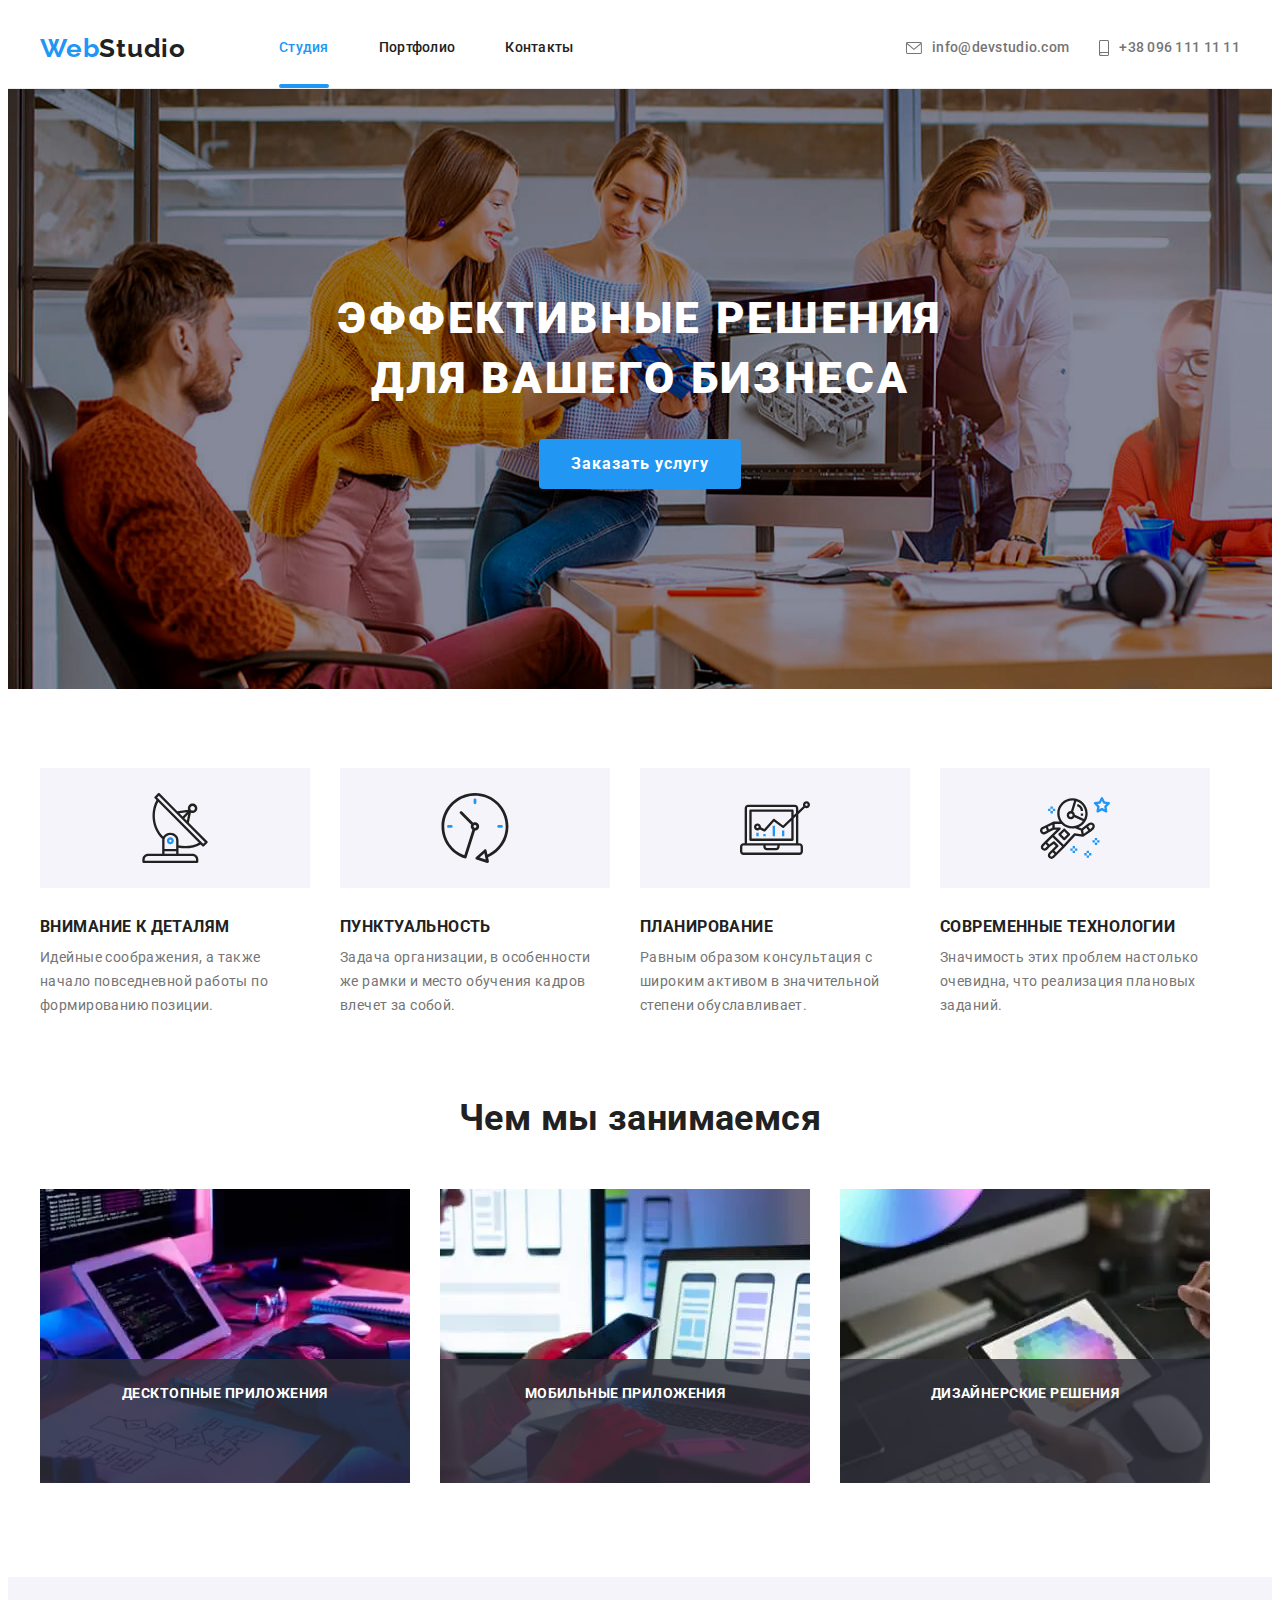
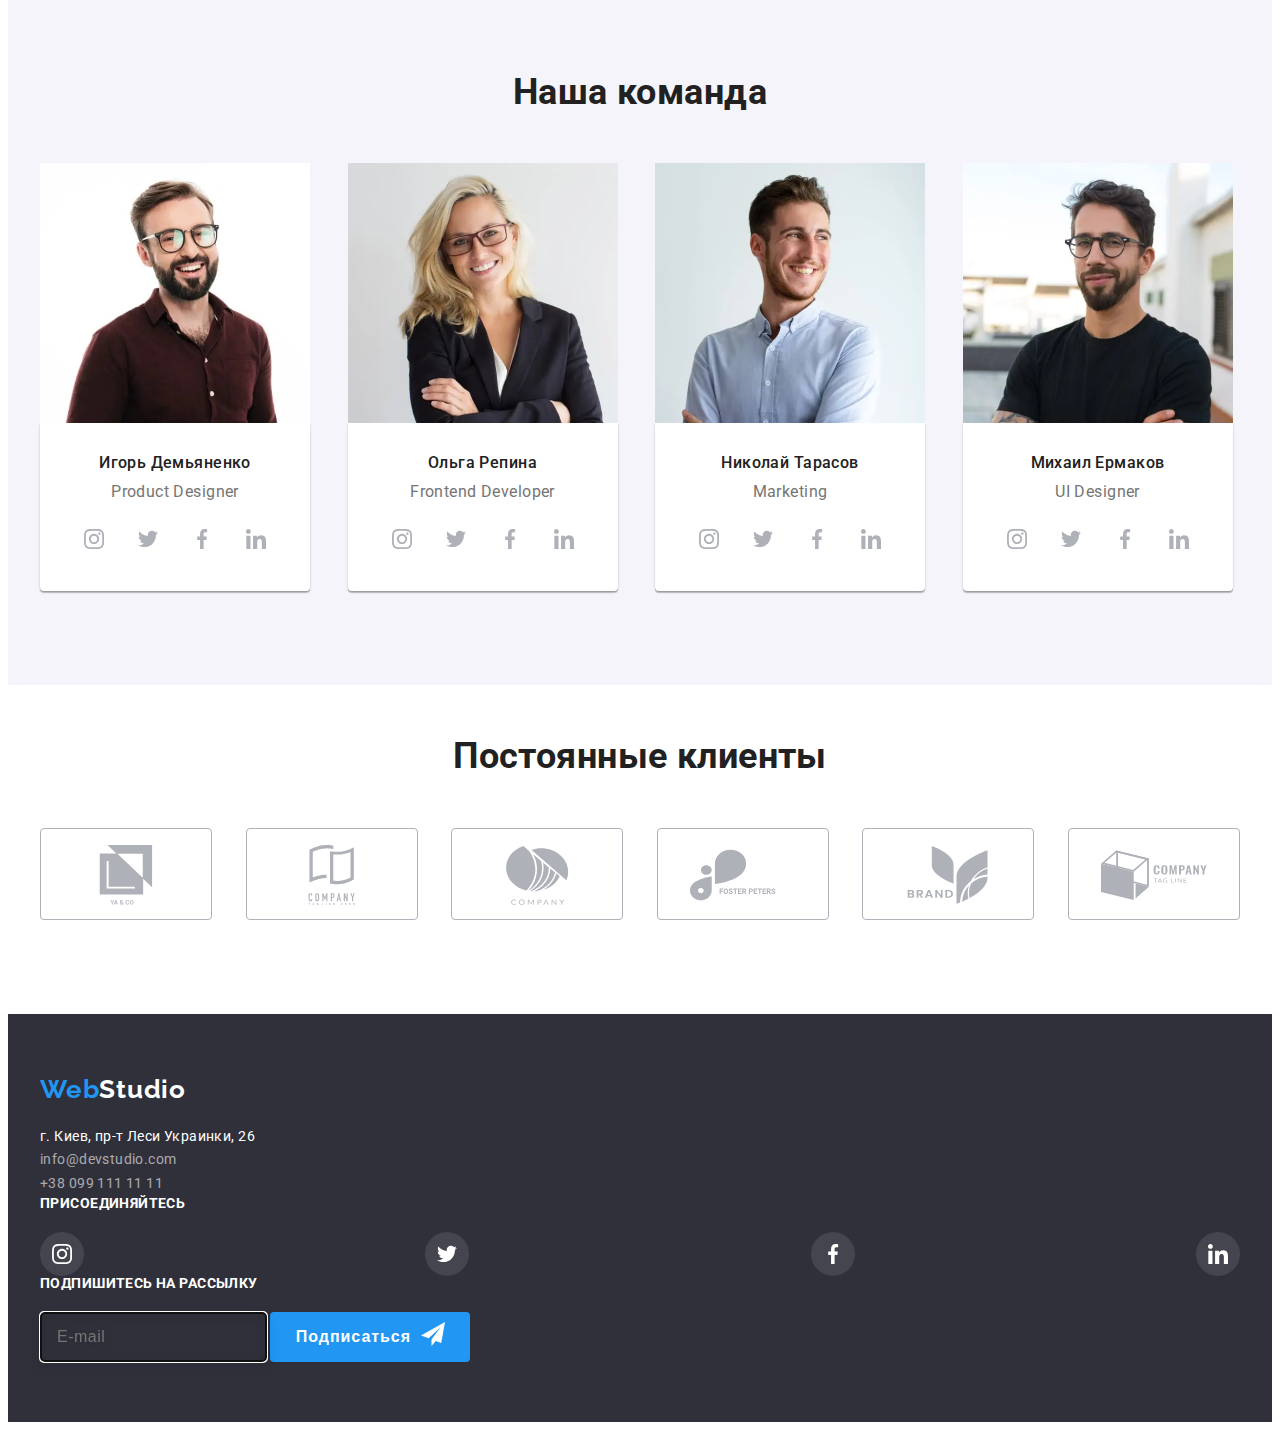
==== commit e2425889: "адаптовано footer для mobile" ====
--- a/index.html
+++ b/index.html
@@ -29,7 +29,7 @@
       <div class="container header__container">
         <nav class="header__navigation">
           <a class="header__logo-link link" href="" lang="en">
-            <span class="logo-link__logo-part-one">Web</span>Studio</a
+            <span class="header__logo-link_part-one">Web</span>Studio</a
           >
           <ul class="header__nav-list list">
             <li class="header__nav-item">
@@ -765,101 +765,103 @@
     <!--=================end main=================-->
 
     <!--=================start footer=================-->
-    <!-- <footer class="footer">
-      <div class="container footer-container"> -->
-    <!-- <div class="adress">
-          <a class="footer-logo-link link" href="" lang="en">
-            <span class="logo-part-one">Web</span>Studio</a
+    <footer class="footer">
+      <div class="container footer-container">
+        <div class="footer-address">
+          <a class="footer__logo-link link" href="" lang="en">
+            <span class="footer__logo-link_part-one">Web</span>Studio</a
           >
           <address>
-            <ul class="address-list list">
-              <li class="address-list-item">
+            <ul class="footer-address__list list">
+              <li class="footer-address__item">
                 <a
-                  class="address-list-link link"
+                  class="footer-address__link link"
                   href="https://goo.gl/maps/DS2FpUbjy8NpvMt88"
                   target="_blank"
                 >
                   г. Киев, пр-т Леси Украинки, 26</a
                 >
               </li>
-              <li class="address-list-item">
+              <li class="footer-address__item">
                 <a
-                  class="address-list-link-item link"
+                  class="footer-address__link-item link"
                   href="mailto:info@devstudio.com"
                   >info@devstudio.com</a
                 >
               </li>
-              <li class="address-list-item">
-                <a class="address-list-link-item link" href="tel:+380991111111"
+              <li class="footer-address__item">
+                <a
+                  class="footer-address__link-item link"
+                  href="tel:+380991111111"
                   >+38 099 111 11 11</a
                 >
               </li>
             </ul>
           </address>
-        </div> -->
-
-    <!-- <div class="footer-social">
+        </div>
+
+        <div class="footer-social">
           <p class="footer-text">присоединяйтесь</p>
-          <ul class="footer-social-list list">
-            <li class="footer-social-item">
-              <a class="footer-social-link" href="">
+          <ul class="footer-social__list list">
+            <li class="footer-social__item">
+              <a class="footer-social__link" href="">
                 <svg width="20" height="20">
                   <use
-                    class="footer-social-icon"
+                    class="footer-social__icon"
                     href="./images/icon.svg#instagram"
                   ></use>
                 </svg>
               </a>
             </li>
-            <li class="footer-social-item">
-              <a class="footer-social-link" href="">
+            <li class="footer-social__item">
+              <a class="footer-social__link" href="">
                 <svg width="20" height="20">
                   <use href="./images/icon.svg#twitter"></use>
                 </svg>
               </a>
             </li>
-            <li class="footer-social-item">
-              <a class="footer-social-link" href="">
+            <li class="footer-social__item">
+              <a class="footer-social__link" href="">
                 <svg width="20" height="20">
                   <use href="./images/icon.svg#facebook"></use>
                 </svg>
               </a>
             </li>
-            <li class="footer-social-item">
-              <a class="footer-social-link" href="">
+            <li class="footer-social__item">
+              <a class="footer-social__link" href="">
                 <svg width="20" height="20">
                   <use href="./images/icon.svg#linkedin"></use>
                 </svg>
               </a>
             </li>
           </ul>
-        </div> -->
-
-    <!-- form -->
-    <!-- <div>
+        </div>
+
+        <!-- form -->
+        <div class="form">
           <p class="footer-text">Подпишитесь на рассылку</p>
           <form name="email" autocomplete="on">
             <label>
               <input
-                class="email-subscribe"
+                class="footer-form__email-subscribe"
                 type="email"
                 name="email"
                 autofocus
                 placeholder="E-mail"
               />
             </label>
-            <button class="form-btn" type="submit">
-              <span class="form-text-icon-btn">
+            <button class="footer-form__btn" type="submit">
+              <span class="form__text-icon-btn">
                 Подписаться
-                <svg class="form-icon-send" width="24" height="24">
+                <svg class="form__icon-send" width="24" height="24">
                   <use href="./images/icon.svg#icon-send"></use>
                 </svg>
               </span>
             </button>
           </form>
-        </div> -->
-    <!-- </div> -->
-    <!-- </footer>  -->
+        </div>
+      </div>
+    </footer>
     <!--=================end footer=================-->
 
     <!-- <div class="backdrop is-hidden" data-modal>
--- a/css/main.min.css
+++ b/css/main.min.css
@@ -1,2 +1,2 @@
-:root{--primary-text-color: #757575;--title-text-color: #212121;--akcent-text-color: #2196f3;--main-text-color: #ffffff;--border-color: #eeeeee;--fone-background-color: #ffffff;--main-background-color: #2f303a;--second-background-color: #f5f4fa;--button-color: #2196f3;--social-color: #afb1b8;--social-akcent-color: #2196f3;--social-hover-color: #ffffff;--primary-font-family: "Roboto", sans-serif;--font-logo: "Raleway", sans-serif}.visually-hidden{position:absolute;width:1px;height:1px;margin:-1px;padding:0;overflow:hidden;border:0;clip:rect(0 0 0 0)}body{font-family:var(--primary-font-family);font-size:14px;line-height:0.03em;letter-spacing:0.03em;color:var(--primary-text-color);background-color:var(--fone-background-color)}h1,h2,h3,p{margin-top:0;margin-bottom:0}ul{margin-top:0;margin-bottom:0;padding-left:0}img{display:block;max-width:100%;height:auto}.list{list-style:none}.link{text-decoration:none;transition:color 250ms cubic-bezier(0.4, 0, 0.2, 1)}.section{padding-top:94px;padding-bottom:94px}.container{padding-left:15px;padding-right:15px}@media screen and (min-width: 480px){.container{width:480px;margin-left:auto;margin-right:auto}}@media screen and (min-width: 768px){.container{width:768px}}@media screen and (min-width: 1200px){.container{width:1200px}}.title{color:var(--title-text-color)}.social-list{display:flex;justify-content:center;align-items:center}.team__social-item:not(:last-child){margin-right:10px}.social-item__links{display:flex;justify-content:center;align-items:center;width:44px;height:44px;border-radius:50%;fill:var(--social-color)}.social-item__icon{display:flex;justify-content:center}@media screen and (min-width: 1200px){.social-item__links{transition:background-color 250ms cubic-bezier(0.4, 0, 0.2, 1)}.social-item__links:hover,.social-item__links:focus{fill:var(--social-hover-color);background-color:var(--social-akcent-color)}.social-item__icon{transition:fill 250ms cubic-bezier(0.4, 0, 0.2, 1)}}.header__logo-link{font-family:var(--font-logo);font-style:normal;font-weight:700;font-size:24px;line-height:1.17;letter-spacing:0.03em;color:var(--title-text-color)}.logo-link__logo-part-one{color:var(--akcent-text-color)}@media screen and (min-width: 1200px){.header__logo-link{font-size:26px;line-height:1.19}}.footer-logo-link{display:block;margin-bottom:20px;font-family:var(--font-logo);font-style:normal;font-weight:700;font-size:26px;line-height:1.19;letter-spacing:0.03em;color:var(--main-text-color)}@media screen and (max-width: 767px){.mobile-menu{opacity:0;visibility:hidden;pointer-events:none;position:absolute;top:0;left:0;width:100%;height:100vh;overflow:auto;background-color:var(--fone-background-color)}.mobile-menu__container{position:relative;padding-top:48px;padding-left:40px;padding-bottom:48px;display:flex;flex-direction:column;justify-content:space-between;height:100vh}.mobile-menu.is-open{opacity:1;visibility:visible;pointer-events:auto}.mobile-menu__close-btn{position:absolute;top:10px;right:15px;padding:0;border:none;line-height:0;background-color:transparent}.mobile-menu__close-btn:hover,.mobile-menu__close-btn:focus{fill:var(--button-color);outline:none;transition:fill 250ms cubic-bezier(0.4, 0, 0.2, 1)}.mobile-menu__item:not(:last-child){margin-bottom:32px}.mobile-menu__item .current{color:var(--akcent-text-color)}.mobile-menu__link{font-style:normal;font-weight:500;font-size:40px;line-height:1.18;letter-spacing:0.02em;color:var(--title-text-color)}.mobile-menu__tel{margin-bottom:32px}.mobile-menu__tel-link{font-style:normal;font-weight:500;font-size:34px;line-height:1.18;letter-spacing:0.02em;color:var(--akcent-text-color)}.mobile-menu__mail-link{font-style:normal;font-weight:500;font-size:24px;line-height:1.17;letter-spacing:0.02em;color:var(--primary-text-color)}.mobile-menu__social{display:flex;flex-wrap:wrap}.mobile-menu__social-item:not(:last-child){border-right:1px solid rgba(33,33,33,0.2);margin-right:10px}.mobile-menu__social-link{font-style:normal;font-weight:500;font-size:18px;line-height:1.22;letter-spacing:0.02em;color:var(--akcent-text-color);margin-right:10px}}@media screen and (min-width: 768px){.mobile-menu{display:none}}.backdrop{position:fixed;top:0;left:0;width:100vw;height:100vh;background-color:rgba(0,0,0,0.2);transition:opacity 500ms, visibility 500ms}.backdrop.is-hidden{opacity:0;visibility:hidden;pointer-events:none}.modal{position:absolute;top:50%;left:50%;transform:translate(-50%, -50%);width:528px;height:580px;background-color:#ffffff;color:var(--title-text-color);padding:40px;font-weight:700;font-size:20px;line-height:1.15}.modal-close-btn{position:absolute;top:8px;right:8px;width:30px;height:30px;display:flex;justify-content:center;align-items:center;border-radius:50%;border:1px solid rgba(0,0,0,0.1);background-color:transparent;padding:0;cursor:pointer}.modal-close-btn:hover,.modal-close-btn:focus{fill:var(--button-color);outline:none;transition:fill 250ms cubic-bezier(0.4, 0, 0.2, 1)}.modal-title{text-align:center}.form-input-wrapper{margin-top:12px;margin-bottom:20px}.form-field{display:block;align-items:center}.form-user{position:relative}.form-input{width:100%;height:40px;border:1px solid rgba(33,33,33,0.2);border-radius:4px;padding-left:42px;outline:none;font-weight:400;font-size:14px}.form-input:hover,.form-input:focus{border:1px solid var(--akcent-text-color);transition:border 250ms cubic-bezier(0.4, 0, 0.2, 1)}.input-icon{position:absolute;top:50%;left:12px;transform:translateY(-50%)}.form-input:focus+.input-icon,.form-input:hover+.input-icon{fill:var(--akcent-text-color);transition:fill 250ms cubic-bezier(0.4, 0, 0.2, 1)}.form-text{font-weight:400;font-size:12px;line-height:1.17;letter-spacing:0.01em;color:var(--primary-text-color)}.form-comment{width:100%;height:120px;border:1px solid rgba(33,33,33,0.2);border-radius:4px;resize:none;padding-top:12px;padding-left:16px;font-weight:400;font-size:14px;letter-spacing:0.01em;color:var(--title-text-color);outline:none}.form-comment:hover,.form-comment:focus{border:1px solid var(--akcent-text-color);transition:border 250ms cubic-bezier(0.4, 0, 0.2, 1)}.form-comment::placeholder{color:rgba(117,117,117,0.5)}.form-checkbox-wrapper{display:flex;justify-content:center}.form-checkbox-label{display:flex;align-items:center;font-weight:400;font-size:14px;line-height:1.71;color:var(--primary-text-color)}.form-checkbox-label::before{display:inline-block;width:16px;height:16px;border:1px solid #212121;border-radius:2px;content:"";cursor:pointer;margin-right:10px}.form-checkbox:checked+.form-checkbox-label::before{background-color:var(--button-color);border:none;background-image:url(../images/iconcheck.svg)}.form-checkbox:focus+.form-checkbox-label::before{outline:1px solid var(--button-color);border:none;transition:outline 250ms cubic-bezier(0.4, 0, 0.2, 1)}.accept-policy-link{color:var(--akcent-text-color)}.send-btn{display:block;margin:30px auto 0;width:200px;height:50px;border-radius:4px;border:none;font-weight:700;font-size:16px;line-height:1.88;letter-spacing:0.06em;color:var(--main-text-color);background-color:var(--button-color);cursor:pointer}.send-btn:hover,.send-btn:focus{background-color:#188ce8;box-shadow:0px 4px 4px rgba(0,0,0,0.15);transition:background-color 250ms cubic-bezier(0.4, 0, 0.2, 1),box-shadow 250ms cubic-bezier(0.4, 0, 0.2, 1)}.header{border-bottom:1px solid #ececec}.header__container{display:flex;justify-content:space-between;align-items:center}@media screen and (max-width: 1199px){.header__contacts-item:not(:last-child){margin-bottom:10px}.header{padding-top:21px;padding-bottom:21px}}@media screen and (max-width: 767px){.header{padding-top:10px;padding-bottom:10px}.header__nav-list{display:none}.header__contacts-list{display:none}.header__menu-burger-btn{padding:0;margin:0;border:none;line-height:0;background-color:var(--fone-background-color)}.header__menu-burger-btn:hover,.header__menu-burger-btn:focus{fill:var(--button-color);outline:none;transition:fill 250ms cubic-bezier(0.4, 0, 0.2, 1)}}@media screen and (min-width: 768px){.header__navigation{display:flex;align-items:center}.header__nav-list{display:flex;margin-left:88px}.header__nav-item{position:relative}.header__nav-item:not(:last-child){margin-right:50px}.header__nav-item .current{color:var(--akcent-text-color)}.header__nav-item .current::after{content:"";position:absolute;width:100%;height:4px;border-radius:2px;background-color:var(--social-akcent-color);bottom:-1px;left:0}.header__nav-link{position:relative;padding-top:32px;padding-bottom:32px;font-style:normal;font-weight:500;font-size:14px;line-height:1.14;letter-spacing:0.02em;color:var(--title-text-color)}.header__menu-burger-btn{display:none}.header__contacts-link{display:flex;align-items:center;font-weight:500;font-size:12px;line-height:1.17;letter-spacing:0.02em;color:var(--primary-text-color)}.header__contacts-icon{fill:currentColor;margin-right:10px}}@media screen and (min-width: 1200px){.header__nav-link{position:relative}.header__nav-link:hover,.header__nav-link:focus{color:var(--akcent-text-color)}.header__nav-list{margin-left:93px}.header__contacts-list{display:flex;align-items:center;margin-left:auto}.header__contacts-item:not(:last-child){margin-right:30px}.header__contacts-link{padding-top:32px;padding-bottom:32px;font-size:14px;line-height:1.14}.header__contacts-link:hover,.header__contacts-link:focus{color:var(--akcent-text-color)}}.hero{margin:0 auto;background-image:linear-gradient(rgba(47,48,58,0.4), rgba(47,48,58,0.4));background-size:cover;background-repeat:no-repeat;background-color:var(--main-background-color);text-align:center}.hero__title{font-weight:900;letter-spacing:0.06em;text-transform:uppercase;color:var(--main-text-color)}.hero__button{margin-right:auto;margin-left:auto;margin-top:30px;padding:10px 32px;min-width:200px;border-radius:4px;border:none;font-family:inherit;font-weight:700;font-size:16px;line-height:1.88;display:flex;align-items:center;text-align:center;letter-spacing:0.06em;cursor:pointer;color:var(--main-text-color);background-color:var(--button-color);transition:background-color 250ms cubic-bezier(0.4, 0, 0.2, 1),box-shadow 250ms cubic-bezier(0.4, 0, 0.2, 1)}.hero__button:hover,.hero__button:focus{background-color:#188ce8;box-shadow:0px 4px 4px rgba(0,0,0,0.15)}@media screen and (max-width: 1199px){.hero{max-height:400px;padding-top:118px;padding-bottom:118px}.hero__title{font-size:26px;line-height:1.62}}@media screen and (max-width: 767px){.hero{max-width:767px;background-image:url("../images/mobile/hero-img.jpg")}}@media screen and (max-width: 767px) and (min-device-pixel-ratio: 2), screen and (max-width: 767px) and (min-resolution: 192dpi), screen and (max-width: 767px) and (min-resolution: 2dppx){.hero{background-image:url("../images/mobile/hero-img@2x.jpg")}}@media screen and (min-width: 768px){.hero{max-width:1199px;background-image:url("../images/tablet/hero-tablet-img.jpg")}}@media screen and (min-width: 768px) and (min-device-pixel-ratio: 2), screen and (min-width: 768px) and (min-resolution: 192dpi), screen and (min-width: 768px) and (min-resolution: 2dppx){.hero{background-image:url("../images/tablet/hero-tablet-img@2x.jpg")}}@media screen and (min-width: 1200px){.hero{max-width:1600px;max-height:600px;padding-top:200px;padding-bottom:200px;background-image:url("../images/desktop/hero-desktop-Img.jpg")}}@media screen and (min-width: 1200px) and (min-device-pixel-ratio: 2), screen and (min-width: 1200px) and (min-resolution: 192dpi), screen and (min-width: 1200px) and (min-resolution: 2dppx){.hero{background-image:url("../images/desktop/hero-desktop-Img@2x.png")}}@media screen and (min-width: 1200px){.hero__title{font-size:44px;line-height:1.36}}.specifics__container{display:flex;justify-content:center;align-items:center;height:120px;margin-bottom:30px;background-color:var(--second-background-color)}.specifics__title{margin-bottom:10px;font-weight:700;line-height:1.14;text-transform:uppercase}.specifics__text{line-height:1.71}@media screen and (max-width: 1199px){.specifics__section{padding-top:60px;padding-bottom:60px}.specifics__list{flex-wrap:wrap}}@media screen and (max-width: 767px){.specifics__item{width:100%;margin:0}.specifics__title{text-align:center}.specifics__text{margin-bottom:30px}}@media screen and (min-width: 768px){.specifics__list{display:flex;margin:-15px}.specifics__item{width:calc((100% - 4 * 15px) / 2);margin:15px}}@media screen and (min-width: 1200px){.specifics__item{width:270px;margin-top:0;margin-bottom:0}}@media screen and (max-width: 1199px){.work{display:none}}@media screen and (min-width: 1200px){.work{padding-top:0}.work__title{margin-bottom:50px;font-weight:700;font-size:36px;line-height:1.17;text-align:center}.work__list{display:flex}.work__item:not(:last-child){margin-right:30px}.work__item-img{position:relative}.work__text{position:absolute;bottom:0;left:0;width:100%;height:70px;font-weight:700;line-height:1.14;text-align:center;text-transform:uppercase;color:var(--main-text-color);background-color:rgba(47,48,58,0.8);padding-top:27px;padding-bottom:27px}}.team{background-color:var(--second-background-color)}.team__title{font-weight:700;text-align:center}.team__description{padding-top:30px;box-shadow:0px 1px 3px rgba(0,0,0,0.12),0px 1px 1px rgba(0,0,0,0.14),0px 2px 1px rgba(0,0,0,0.2);border-radius:0px 0px 4px 4px;background-color:var(--fone-background-color)}.team__list-title{margin-bottom:10px;font-weight:500;font-size:16px;line-height:1.19;text-align:center}.team__list-text{font-size:16px;line-height:1.19;text-align:center;margin-bottom:16px}@media screen and (max-width: 1199px){.team{padding-top:60px;padding-bottom:60px}.team__title{margin-bottom:30px;font-size:28px;line-height:1.18}.team__description{padding-bottom:24px}}@media screen and (max-width: 767px){.team__item:not(:last-child){margin-bottom:30px}.team__img{width:100%}.team__description{width:100%}}@media screen and (min-width: 768px){.team__list{display:flex;flex-wrap:wrap;margin:-15px}.team__item{width:354px;flex-basis:calc((100% - 4 * 15px) / 2);margin:15px}.team__img{width:354px}.team__description{width:354px}}@media screen and (min-width: 1200px){.team__title{margin-bottom:50px;font-size:36px;line-height:1.17}.team__list{display:flex;margin-top:0;margin-bottom:0}.team__item{flex-basis:calc((100% - 8 * 15px) / 4);margin-left:15px;margin-top:0;margin-bottom:0}.team__img{width:270px}.team__description{width:270px;padding-bottom:30px}}.clients__title{font-weight:700;text-align:center}.clients__list{display:flex}.clients__link{display:flex;height:92px;padding-top:16px;padding-bottom:16px;border:1px solid var(--social-color);box-sizing:border-box;border-radius:4px;fill:var(--social-color);transition:fill 250ms cubic-bezier(0.4, 0, 0.2, 1),border 250ms cubic-bezier(0.4, 0, 0.2, 1)}.clients__link:hover,.clients__link:focus{fill:var(--social-akcent-color);border:1px solid var(--social-akcent-color)}@media screen and (min-width: 1200px){.clients__title{font-size:36px;line-height:1.17;margin-bottom:50px}.clients{padding-top:50px;padding-bottom:94px}.clients__list{justify-content:space-between;margin-left:-15px}.clients__item{width:calc((100% - 12 * 15px) / 6);margin-left:15px}.clients__link{padding-right:32px;padding-left:32px}}@media screen and (max-width: 1199px){.clients{padding-top:60px;padding-bottom:60px}.clients__title{margin-bottom:30px;font-weight:700;font-size:28px;line-height:1.18}.clients__list{flex-wrap:wrap;margin:-15px}.clients__item{width:calc((100% - 6 * 15px) / 3);margin:15px}.clients__link{width:100%;padding-right:75px;padding-left:75px}}@media screen and (max-width: 767px){.clients__item{width:calc((100% - 4 * 15px) / 2);margin:15px}.clients__link{padding-right:52px;padding-left:52px}}.footer{background-color:var(--main-background-color);padding-top:60px;padding-bottom:60px}.footer-container{display:flex;align-items:baseline}.adress{margin-right:70px}.address-list-item:not(:last-child){margin-bottom:9px}.address-list-link{font-style:normal;font-weight:400;font-size:14px;line-height:1.71;letter-spacing:0.03em;color:var(--main-text-color)}.address-list-link:hover,.address-list-link:focus{color:var(--akcent-text-color)}.address-list-link-item{font-style:normal;font-weight:400;font-size:14px;line-height:1.71;letter-spacing:0.03em;color:rgba(255,255,255,0.6)}.address-list-link-item:hover,.address-list-link-item:focus{color:var(--akcent-text-color)}.footer-text{margin-bottom:20px;font-weight:700;line-height:1.14;text-transform:uppercase;color:var(--main-text-color)}.footer-social{margin-right:93px}.footer-social-list{display:flex;justify-content:space-between}.footer-social-item{display:flex;justify-content:space-between;align-items:center}.footer-social-item:not(:last-child){margin-right:10px}.footer-social-link{display:flex;justify-content:center;align-items:center;width:44px;height:44px;border-radius:50%;fill:var(--main-text-color);background-color:rgba(255,255,255,0.1);transition:background-color 250ms cubic-bezier(0.4, 0, 0.2, 1)}.footer-social-link:hover,.footer-social-link:focus{background-color:var(--social-akcent-color)}.footer-social-icon{display:flex;justify-content:center}.email-subscribe{width:358px;height:50px;border:1px solid rgba(255,255,255,0.3);box-sizing:border-box;border-radius:4px;background:none;filter:drop-shadow(0px 4px 4px rgba(0,0,0,0.15));padding-left:16px;font-weight:400;font-size:16px;line-height:1.25;letter-spacing:0.03em;color:var(--main-text-color)}.form-btn{width:200px;height:50px;margin-left:12px;border-radius:4px;border:none;font-weight:700;font-size:16px;line-height:1.88;letter-spacing:0.06em;color:var(--main-text-color);background-color:var(--button-color);cursor:pointer}.form-btn:hover,.form-btn:focus{background-color:#188ce8;box-shadow:0px 4px 4px rgba(0,0,0,0.15);transition:background-color 250ms cubic-bezier(0.4, 0, 0.2, 1),box-shadow 250ms cubic-bezier(0.4, 0, 0.2, 1)}.form-text-icon-btn{display:flex;justify-content:center}.form-icon-send{margin-left:10px}.filter-list{display:flex;justify-content:center}.filter-list-item{margin-right:8px;margin-bottom:50px}.filter-list-button{padding-top:6px;padding-bottom:6px;padding-left:22px;padding-right:22px;border-radius:4px;border:transparent;font-weight:500;font-size:16px;line-height:1.62;text-align:center;letter-spacing:0.03em;cursor:pointer;color:var(--title-text-color);background-color:var(--second-background-color);transition:color 250ms cubic-bezier(0.4, 0, 0.2, 1),background-color 250ms cubic-bezier(0.4, 0, 0.2, 1),box-shadow 250ms cubic-bezier(0.4, 0, 0.2, 1)}.filter-list-button:hover,.filter-list-button:focus{color:var(--main-text-color);background-color:var(--button-color);box-shadow:0px 3px 1px rgba(0,0,0,0.1),0px 1px 2px rgba(0,0,0,0.08),0px 2px 2px rgba(0,0,0,0.12)}.projects-list{display:flex;flex-wrap:wrap;margin-left:-30px;margin-top:-30px}.projects-list-item{flex-basis:calc((100% - 90px) / 3);margin-left:30px;margin-top:30px}.projects-list-link{display:block;transition:box-shadow 250ms cubic-bezier(0.4, 0, 0.2, 1)}.projects-list-link:hover,.projects-list-link:focus{box-shadow:0px 1px 1px rgba(0,0,0,0.12),0px 4px 4px rgba(0,0,0,0.06),1px 4px 6px rgba(0,0,0,0.16)}.project-description{padding:20px 24px;border:1px solid var(--border-color);border-top:none}.projects-item-title{margin-bottom:4px;font-style:normal;font-weight:700;font-size:18px;line-height:2;letter-spacing:0.06em;color:var(--title-text-color)}.projects-item-text{font-style:normal;font-weight:400;font-size:16px;line-height:1.88;letter-spacing:0.03em;color:var(--primary-text-color)}.projects-list-link-img{position:relative;overflow:hidden}.overlay{position:absolute;top:0;left:0;width:100%;height:100%;font-size:18px;line-height:1.56;color:var(--main-text-color);background-color:rgba(33,150,243,0.9);padding:63px 24px;overflow:auto;transform:translateY(101%);transition:transform 250ms cubic-bezier(0.4, 0, 0.2, 1)}.projects-list-link:hover .overlay,.projects-list-link:focus .overlay{transform:translate(0)}
+:root{--primary-text-color: #757575;--title-text-color: #212121;--akcent-text-color: #2196f3;--main-text-color: #ffffff;--border-color: #eeeeee;--fone-background-color: #ffffff;--main-background-color: #2f303a;--second-background-color: #f5f4fa;--button-color: #2196f3;--social-color: #afb1b8;--social-akcent-color: #2196f3;--social-hover-color: #ffffff;--primary-font-family: "Roboto", sans-serif;--font-logo: "Raleway", sans-serif}.visually-hidden{position:absolute;width:1px;height:1px;margin:-1px;padding:0;overflow:hidden;border:0;clip:rect(0 0 0 0)}body{font-family:var(--primary-font-family);font-size:14px;line-height:0.03em;letter-spacing:0.03em;color:var(--primary-text-color);background-color:var(--fone-background-color)}h1,h2,h3,p{margin-top:0;margin-bottom:0}ul{margin-top:0;margin-bottom:0;padding-left:0}img{display:block;max-width:100%;height:auto}.list{list-style:none}.link{text-decoration:none;transition:color 250ms cubic-bezier(0.4, 0, 0.2, 1)}.section{padding-top:94px;padding-bottom:94px}.container{padding-left:15px;padding-right:15px}@media screen and (min-width: 480px){.container{width:480px;margin-left:auto;margin-right:auto}}@media screen and (min-width: 768px){.container{width:768px}}@media screen and (min-width: 1200px){.container{width:1200px}}.title{color:var(--title-text-color)}.social-list{display:flex;justify-content:center;align-items:center}.team__social-item:not(:last-child){margin-right:10px}.social-item__links{display:flex;justify-content:center;align-items:center;width:44px;height:44px;border-radius:50%;fill:var(--social-color)}.social-item__icon{display:flex;justify-content:center}@media screen and (min-width: 1200px){.social-item__links{transition:background-color 250ms cubic-bezier(0.4, 0, 0.2, 1)}.social-item__links:hover,.social-item__links:focus{fill:var(--social-hover-color);background-color:var(--social-akcent-color)}.social-item__icon{transition:fill 250ms cubic-bezier(0.4, 0, 0.2, 1)}}.header__logo-link{font-family:var(--font-logo);font-style:normal;font-weight:700;font-size:24px;line-height:1.17;letter-spacing:0.03em;color:var(--title-text-color)}.header__logo-link_part-one{color:var(--akcent-text-color)}@media screen and (min-width: 1200px){.header__logo-link{font-size:26px;line-height:1.19}}.footer__logo-link{display:block;font-family:var(--font-logo);font-style:normal;font-weight:700;line-height:1.19;letter-spacing:0.03em;color:var(--main-text-color)}.footer__logo-link_part-one{color:var(--akcent-text-color)}@media screen and (max-width: 1199px){.footer__logo-link{font-size:24px}}@media screen and (min-width: 1200px){.footer__logo-link{font-size:26px;line-height:1.19}}@media screen and (max-width: 767px){.mobile-menu{opacity:0;visibility:hidden;pointer-events:none;position:absolute;top:0;left:0;width:100%;height:100vh;overflow:auto;background-color:var(--fone-background-color)}.mobile-menu__container{position:relative;padding-top:48px;padding-left:40px;padding-bottom:48px;display:flex;flex-direction:column;justify-content:space-between;height:100vh}.mobile-menu.is-open{opacity:1;visibility:visible;pointer-events:auto}.mobile-menu__close-btn{position:absolute;top:10px;right:15px;padding:0;border:none;line-height:0;background-color:transparent}.mobile-menu__close-btn:hover,.mobile-menu__close-btn:focus{fill:var(--button-color);outline:none;transition:fill 250ms cubic-bezier(0.4, 0, 0.2, 1)}.mobile-menu__item:not(:last-child){margin-bottom:32px}.mobile-menu__item .current{color:var(--akcent-text-color)}.mobile-menu__link{font-style:normal;font-weight:500;font-size:40px;line-height:1.18;letter-spacing:0.02em;color:var(--title-text-color)}.mobile-menu__tel{margin-bottom:32px}.mobile-menu__tel-link{font-style:normal;font-weight:500;font-size:34px;line-height:1.18;letter-spacing:0.02em;color:var(--akcent-text-color)}.mobile-menu__mail-link{font-style:normal;font-weight:500;font-size:24px;line-height:1.17;letter-spacing:0.02em;color:var(--primary-text-color)}.mobile-menu__social{display:flex;flex-wrap:wrap}.mobile-menu__social-item:not(:last-child){border-right:1px solid rgba(33,33,33,0.2);margin-right:10px}.mobile-menu__social-link{font-style:normal;font-weight:500;font-size:18px;line-height:1.22;letter-spacing:0.02em;color:var(--akcent-text-color);margin-right:10px}}@media screen and (min-width: 768px){.mobile-menu{display:none}}.backdrop{position:fixed;top:0;left:0;width:100vw;height:100vh;background-color:rgba(0,0,0,0.2);transition:opacity 500ms, visibility 500ms}.backdrop.is-hidden{opacity:0;visibility:hidden;pointer-events:none}.modal{position:absolute;top:50%;left:50%;transform:translate(-50%, -50%);width:528px;height:580px;background-color:#ffffff;color:var(--title-text-color);padding:40px;font-weight:700;font-size:20px;line-height:1.15}.modal-close-btn{position:absolute;top:8px;right:8px;width:30px;height:30px;display:flex;justify-content:center;align-items:center;border-radius:50%;border:1px solid rgba(0,0,0,0.1);background-color:transparent;padding:0;cursor:pointer}.modal-close-btn:hover,.modal-close-btn:focus{fill:var(--button-color);outline:none;transition:fill 250ms cubic-bezier(0.4, 0, 0.2, 1)}.modal-title{text-align:center}.form-input-wrapper{margin-top:12px;margin-bottom:20px}.form-field{display:block;align-items:center}.form-user{position:relative}.form-input{width:100%;height:40px;border:1px solid rgba(33,33,33,0.2);border-radius:4px;padding-left:42px;outline:none;font-weight:400;font-size:14px}.form-input:hover,.form-input:focus{border:1px solid var(--akcent-text-color);transition:border 250ms cubic-bezier(0.4, 0, 0.2, 1)}.input-icon{position:absolute;top:50%;left:12px;transform:translateY(-50%)}.form-input:focus+.input-icon,.form-input:hover+.input-icon{fill:var(--akcent-text-color);transition:fill 250ms cubic-bezier(0.4, 0, 0.2, 1)}.form-text{font-weight:400;font-size:12px;line-height:1.17;letter-spacing:0.01em;color:var(--primary-text-color)}.form-comment{width:100%;height:120px;border:1px solid rgba(33,33,33,0.2);border-radius:4px;resize:none;padding-top:12px;padding-left:16px;font-weight:400;font-size:14px;letter-spacing:0.01em;color:var(--title-text-color);outline:none}.form-comment:hover,.form-comment:focus{border:1px solid var(--akcent-text-color);transition:border 250ms cubic-bezier(0.4, 0, 0.2, 1)}.form-comment::placeholder{color:rgba(117,117,117,0.5)}.form-checkbox-wrapper{display:flex;justify-content:center}.form-checkbox-label{display:flex;align-items:center;font-weight:400;font-size:14px;line-height:1.71;color:var(--primary-text-color)}.form-checkbox-label::before{display:inline-block;width:16px;height:16px;border:1px solid #212121;border-radius:2px;content:"";cursor:pointer;margin-right:10px}.form-checkbox:checked+.form-checkbox-label::before{background-color:var(--button-color);border:none;background-image:url(../images/iconcheck.svg)}.form-checkbox:focus+.form-checkbox-label::before{outline:1px solid var(--button-color);border:none;transition:outline 250ms cubic-bezier(0.4, 0, 0.2, 1)}.accept-policy-link{color:var(--akcent-text-color)}.send-btn{display:block;margin:30px auto 0;width:200px;height:50px;border-radius:4px;border:none;font-weight:700;font-size:16px;line-height:1.88;letter-spacing:0.06em;color:var(--main-text-color);background-color:var(--button-color);cursor:pointer}.send-btn:hover,.send-btn:focus{background-color:#188ce8;box-shadow:0px 4px 4px rgba(0,0,0,0.15);transition:background-color 250ms cubic-bezier(0.4, 0, 0.2, 1),box-shadow 250ms cubic-bezier(0.4, 0, 0.2, 1)}.header{border-bottom:1px solid #ececec}.header__container{display:flex;justify-content:space-between;align-items:center}@media screen and (max-width: 1199px){.header__contacts-item:not(:last-child){margin-bottom:10px}.header{padding-top:21px;padding-bottom:21px}}@media screen and (max-width: 767px){.header{padding-top:10px;padding-bottom:10px}.header__nav-list{display:none}.header__contacts-list{display:none}.header__menu-burger-btn{padding:0;margin:0;border:none;line-height:0;background-color:var(--fone-background-color)}.header__menu-burger-btn:hover,.header__menu-burger-btn:focus{fill:var(--button-color);outline:none;transition:fill 250ms cubic-bezier(0.4, 0, 0.2, 1)}}@media screen and (min-width: 768px){.header__navigation{display:flex;align-items:center}.header__nav-list{display:flex;margin-left:88px}.header__nav-item{position:relative}.header__nav-item:not(:last-child){margin-right:50px}.header__nav-item .current{color:var(--akcent-text-color)}.header__nav-item .current::after{content:"";position:absolute;width:100%;height:4px;border-radius:2px;background-color:var(--social-akcent-color);bottom:-1px;left:0}.header__nav-link{position:relative;padding-top:32px;padding-bottom:32px;font-style:normal;font-weight:500;font-size:14px;line-height:1.14;letter-spacing:0.02em;color:var(--title-text-color)}.header__menu-burger-btn{display:none}.header__contacts-link{display:flex;align-items:center;font-weight:500;font-size:12px;line-height:1.17;letter-spacing:0.02em;color:var(--primary-text-color)}.header__contacts-icon{fill:currentColor;margin-right:10px}}@media screen and (min-width: 1200px){.header__nav-link{position:relative}.header__nav-link:hover,.header__nav-link:focus{color:var(--akcent-text-color)}.header__nav-list{margin-left:93px}.header__contacts-list{display:flex;align-items:center;margin-left:auto}.header__contacts-item:not(:last-child){margin-right:30px}.header__contacts-link{padding-top:32px;padding-bottom:32px;font-size:14px;line-height:1.14}.header__contacts-link:hover,.header__contacts-link:focus{color:var(--akcent-text-color)}}.hero{margin:0 auto;background-image:linear-gradient(rgba(47,48,58,0.4), rgba(47,48,58,0.4));background-size:cover;background-repeat:no-repeat;background-color:var(--main-background-color);text-align:center}.hero__title{font-weight:900;letter-spacing:0.06em;text-transform:uppercase;color:var(--main-text-color)}.hero__button{margin-right:auto;margin-left:auto;margin-top:30px;padding:10px 32px;min-width:200px;border-radius:4px;border:none;font-family:inherit;font-weight:700;font-size:16px;line-height:1.88;display:flex;align-items:center;text-align:center;letter-spacing:0.06em;cursor:pointer;color:var(--main-text-color);background-color:var(--button-color);transition:background-color 250ms cubic-bezier(0.4, 0, 0.2, 1),box-shadow 250ms cubic-bezier(0.4, 0, 0.2, 1)}.hero__button:hover,.hero__button:focus{background-color:#188ce8;box-shadow:0px 4px 4px rgba(0,0,0,0.15)}@media screen and (max-width: 1199px){.hero{max-height:400px;padding-top:118px;padding-bottom:118px}.hero__title{font-size:26px;line-height:1.62}}@media screen and (max-width: 767px){.hero{max-width:767px;background-image:url("../images/mobile/hero-img.jpg")}}@media screen and (max-width: 767px) and (min-device-pixel-ratio: 2), screen and (max-width: 767px) and (min-resolution: 192dpi), screen and (max-width: 767px) and (min-resolution: 2dppx){.hero{background-image:url("../images/mobile/hero-img@2x.jpg")}}@media screen and (min-width: 768px){.hero{max-width:1199px;background-image:url("../images/tablet/hero-tablet-img.jpg")}}@media screen and (min-width: 768px) and (min-device-pixel-ratio: 2), screen and (min-width: 768px) and (min-resolution: 192dpi), screen and (min-width: 768px) and (min-resolution: 2dppx){.hero{background-image:url("../images/tablet/hero-tablet-img@2x.jpg")}}@media screen and (min-width: 1200px){.hero{max-width:1600px;max-height:600px;padding-top:200px;padding-bottom:200px;background-image:url("../images/desktop/hero-desktop-Img.jpg")}}@media screen and (min-width: 1200px) and (min-device-pixel-ratio: 2), screen and (min-width: 1200px) and (min-resolution: 192dpi), screen and (min-width: 1200px) and (min-resolution: 2dppx){.hero{background-image:url("../images/desktop/hero-desktop-Img@2x.png")}}@media screen and (min-width: 1200px){.hero__title{font-size:44px;line-height:1.36}}.specifics__container{display:flex;justify-content:center;align-items:center;height:120px;margin-bottom:30px;background-color:var(--second-background-color)}.specifics__title{margin-bottom:10px;font-weight:700;line-height:1.14;text-transform:uppercase}.specifics__text{line-height:1.71}@media screen and (max-width: 1199px){.specifics__section{padding-top:60px;padding-bottom:60px}.specifics__list{flex-wrap:wrap}}@media screen and (max-width: 767px){.specifics__item{width:100%;margin:0}.specifics__title{text-align:center}.specifics__text{margin-bottom:30px}}@media screen and (min-width: 768px){.specifics__list{display:flex;margin:-15px}.specifics__item{width:calc((100% - 4 * 15px) / 2);margin:15px}}@media screen and (min-width: 1200px){.specifics__item{width:270px;margin-top:0;margin-bottom:0}}@media screen and (max-width: 1199px){.work{display:none}}@media screen and (min-width: 1200px){.work{padding-top:0}.work__title{margin-bottom:50px;font-weight:700;font-size:36px;line-height:1.17;text-align:center}.work__list{display:flex}.work__item:not(:last-child){margin-right:30px}.work__item-img{position:relative}.work__text{position:absolute;bottom:0;left:0;width:100%;height:70px;font-weight:700;line-height:1.14;text-align:center;text-transform:uppercase;color:var(--main-text-color);background-color:rgba(47,48,58,0.8);padding-top:27px;padding-bottom:27px}}.team{background-color:var(--second-background-color)}.team__title{font-weight:700;text-align:center}.team__description{padding-top:30px;box-shadow:0px 1px 3px rgba(0,0,0,0.12),0px 1px 1px rgba(0,0,0,0.14),0px 2px 1px rgba(0,0,0,0.2);border-radius:0px 0px 4px 4px;background-color:var(--fone-background-color)}.team__list-title{margin-bottom:10px;font-weight:500;font-size:16px;line-height:1.19;text-align:center}.team__list-text{font-size:16px;line-height:1.19;text-align:center;margin-bottom:16px}@media screen and (max-width: 1199px){.team{padding-top:60px;padding-bottom:60px}.team__title{margin-bottom:30px;font-size:28px;line-height:1.18}.team__description{padding-bottom:24px}}@media screen and (max-width: 767px){.team__item:not(:last-child){margin-bottom:30px}.team__img{width:100%}.team__description{width:100%}}@media screen and (min-width: 768px){.team__list{display:flex;flex-wrap:wrap;margin:-15px}.team__item{width:354px;flex-basis:calc((100% - 4 * 15px) / 2);margin:15px}.team__img{width:354px}.team__description{width:354px}}@media screen and (min-width: 1200px){.team__title{margin-bottom:50px;font-size:36px;line-height:1.17}.team__list{display:flex;margin-top:0;margin-bottom:0}.team__item{flex-basis:calc((100% - 8 * 15px) / 4);margin-left:15px;margin-top:0;margin-bottom:0}.team__img{width:270px}.team__description{width:270px;padding-bottom:30px}}.clients__title{font-weight:700;text-align:center}.clients__list{display:flex}.clients__link{display:flex;height:92px;padding-top:16px;padding-bottom:16px;border:1px solid var(--social-color);box-sizing:border-box;border-radius:4px;fill:var(--social-color);transition:fill 250ms cubic-bezier(0.4, 0, 0.2, 1),border 250ms cubic-bezier(0.4, 0, 0.2, 1)}.clients__link:hover,.clients__link:focus{fill:var(--social-akcent-color);border:1px solid var(--social-akcent-color)}@media screen and (min-width: 1200px){.clients__title{font-size:36px;line-height:1.17;margin-bottom:50px}.clients{padding-top:50px;padding-bottom:94px}.clients__list{justify-content:space-between;margin-left:-15px}.clients__item{width:calc((100% - 12 * 15px) / 6);margin-left:15px}.clients__link{padding-right:32px;padding-left:32px}}@media screen and (max-width: 1199px){.clients{padding-top:60px;padding-bottom:60px}.clients__title{margin-bottom:30px;font-weight:700;font-size:28px;line-height:1.18}.clients__list{flex-wrap:wrap;margin:-15px}.clients__item{width:calc((100% - 6 * 15px) / 3);margin:15px}.clients__link{width:100%;padding-right:75px;padding-left:75px}}@media screen and (max-width: 767px){.clients__item{width:calc((100% - 4 * 15px) / 2);margin:15px}.clients__link{padding-right:52px;padding-left:52px}}.footer{background-color:var(--main-background-color);padding-top:60px;padding-bottom:60px}.footer__logo-link{margin-bottom:20px}.footer-address__link{font-style:normal;font-weight:400;font-size:14px;line-height:1.71;letter-spacing:0.03em;color:var(--main-text-color)}.footer-address__link:hover,.footer-address__link:focus{color:var(--akcent-text-color)}.footer-address__link-item{font-style:normal;font-weight:400;font-size:14px;line-height:1.71;letter-spacing:0.03em;color:rgba(255,255,255,0.6)}.footer-address__link-item:hover,.footer-address__link-item:focus{color:var(--akcent-text-color)}.footer-text{margin-bottom:20px;font-weight:700;line-height:1.14;text-transform:uppercase;color:var(--main-text-color)}.footer-social__list{display:flex;justify-content:space-between}.footer-social__item{display:flex;justify-content:space-between;align-items:center}.footer-social__item:not(:last-child){margin-right:10px}.footer-social__link{display:flex;justify-content:center;align-items:center;width:44px;height:44px;border-radius:50%;fill:var(--main-text-color);background-color:rgba(255,255,255,0.1);transition:background-color 250ms cubic-bezier(0.4, 0, 0.2, 1)}.footer-social__link:hover,.footer-social__link:focus{background-color:var(--social-akcent-color)}.footer-social__icon{display:flex;justify-content:center}.footer-form__email-subscribe{height:50px;border:1px solid rgba(255,255,255,0.3);box-sizing:border-box;border-radius:4px;background:none;filter:drop-shadow(0px 4px 4px rgba(0,0,0,0.15));padding-left:16px;font-weight:400;font-size:16px;line-height:1.25;letter-spacing:0.03em;color:var(--main-text-color)}.footer-form__btn{min-width:200px;height:50px;border-radius:4px;border:none;font-weight:700;font-size:16px;line-height:1.88;letter-spacing:0.06em;color:var(--main-text-color);background-color:var(--button-color);cursor:pointer;transition:background-color 250ms cubic-bezier(0.4, 0, 0.2, 1),box-shadow 250ms cubic-bezier(0.4, 0, 0.2, 1)}.footer-form__btn:hover,.footer-form__btn:focus{background-color:#188ce8;box-shadow:0px 4px 4px rgba(0,0,0,0.15)}.form__text-icon-btn{display:flex;justify-content:center}.form__icon-send{margin-left:10px}@media screen and (max-width: 1199px){.footer-address{margin-bottom:60px;text-align:center}.footer-address__item:not(:last-child){margin-bottom:8px}.footer-social{width:206px;height:80px;display:flex;flex-direction:column;margin-bottom:60px;margin-left:auto;margin-right:65px}.footer-text{text-align:center}.form{display:block}.footer-form__btn{display:block;margin-top:20px;margin-right:auto;margin-left:auto}}@media screen and (max-width: 767px){.footer-social{margin-right:auto}.footer-form__email-subscribe{width:100%}}.filter-list{display:flex;justify-content:center}.filter-list-item{margin-right:8px;margin-bottom:50px}.filter-list-button{padding-top:6px;padding-bottom:6px;padding-left:22px;padding-right:22px;border-radius:4px;border:transparent;font-weight:500;font-size:16px;line-height:1.62;text-align:center;letter-spacing:0.03em;cursor:pointer;color:var(--title-text-color);background-color:var(--second-background-color);transition:color 250ms cubic-bezier(0.4, 0, 0.2, 1),background-color 250ms cubic-bezier(0.4, 0, 0.2, 1),box-shadow 250ms cubic-bezier(0.4, 0, 0.2, 1)}.filter-list-button:hover,.filter-list-button:focus{color:var(--main-text-color);background-color:var(--button-color);box-shadow:0px 3px 1px rgba(0,0,0,0.1),0px 1px 2px rgba(0,0,0,0.08),0px 2px 2px rgba(0,0,0,0.12)}.projects-list{display:flex;flex-wrap:wrap;margin-left:-30px;margin-top:-30px}.projects-list-item{flex-basis:calc((100% - 90px) / 3);margin-left:30px;margin-top:30px}.projects-list-link{display:block;transition:box-shadow 250ms cubic-bezier(0.4, 0, 0.2, 1)}.projects-list-link:hover,.projects-list-link:focus{box-shadow:0px 1px 1px rgba(0,0,0,0.12),0px 4px 4px rgba(0,0,0,0.06),1px 4px 6px rgba(0,0,0,0.16)}.project-description{padding:20px 24px;border:1px solid var(--border-color);border-top:none}.projects-item-title{margin-bottom:4px;font-style:normal;font-weight:700;font-size:18px;line-height:2;letter-spacing:0.06em;color:var(--title-text-color)}.projects-item-text{font-style:normal;font-weight:400;font-size:16px;line-height:1.88;letter-spacing:0.03em;color:var(--primary-text-color)}.projects-list-link-img{position:relative;overflow:hidden}.overlay{position:absolute;top:0;left:0;width:100%;height:100%;font-size:18px;line-height:1.56;color:var(--main-text-color);background-color:rgba(33,150,243,0.9);padding:63px 24px;overflow:auto;transform:translateY(101%);transition:transform 250ms cubic-bezier(0.4, 0, 0.2, 1)}.projects-list-link:hover .overlay,.projects-list-link:focus .overlay{transform:translate(0)}
 /*# sourceMappingURL=main.min.css.map */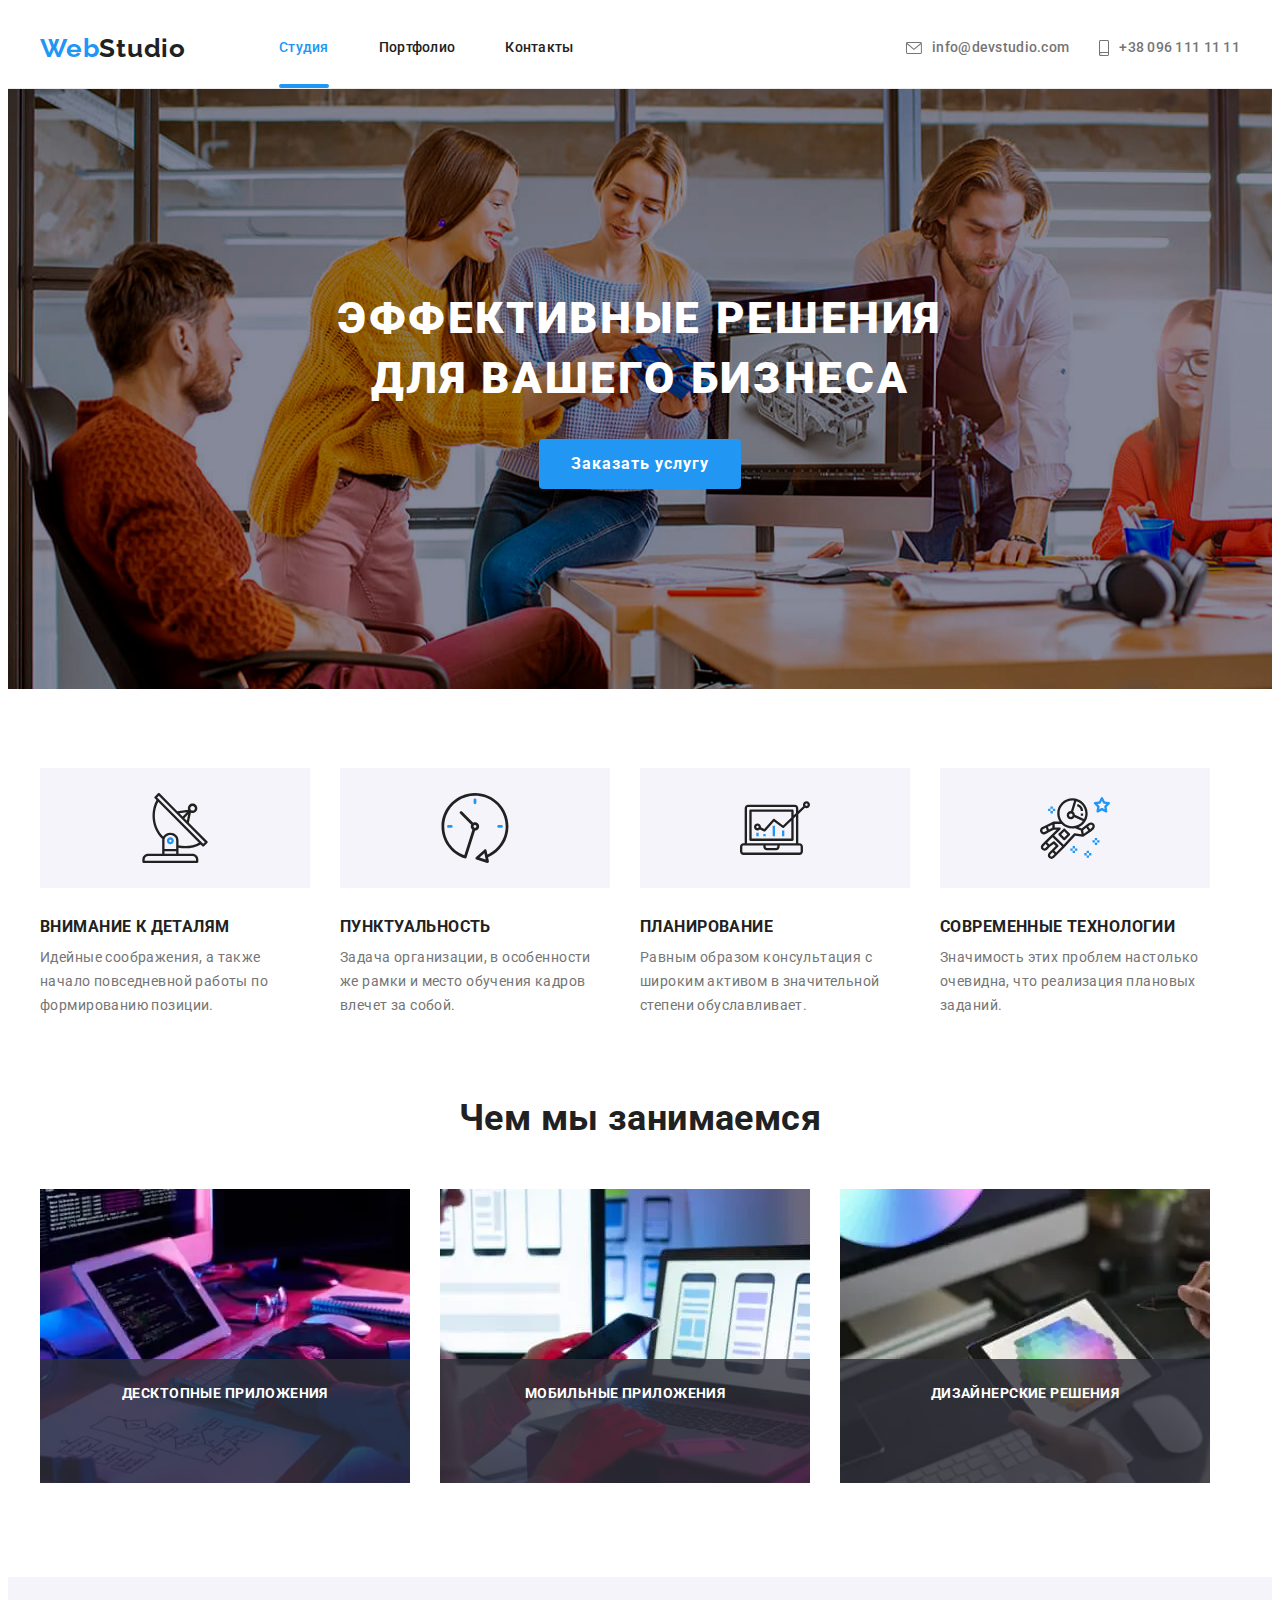
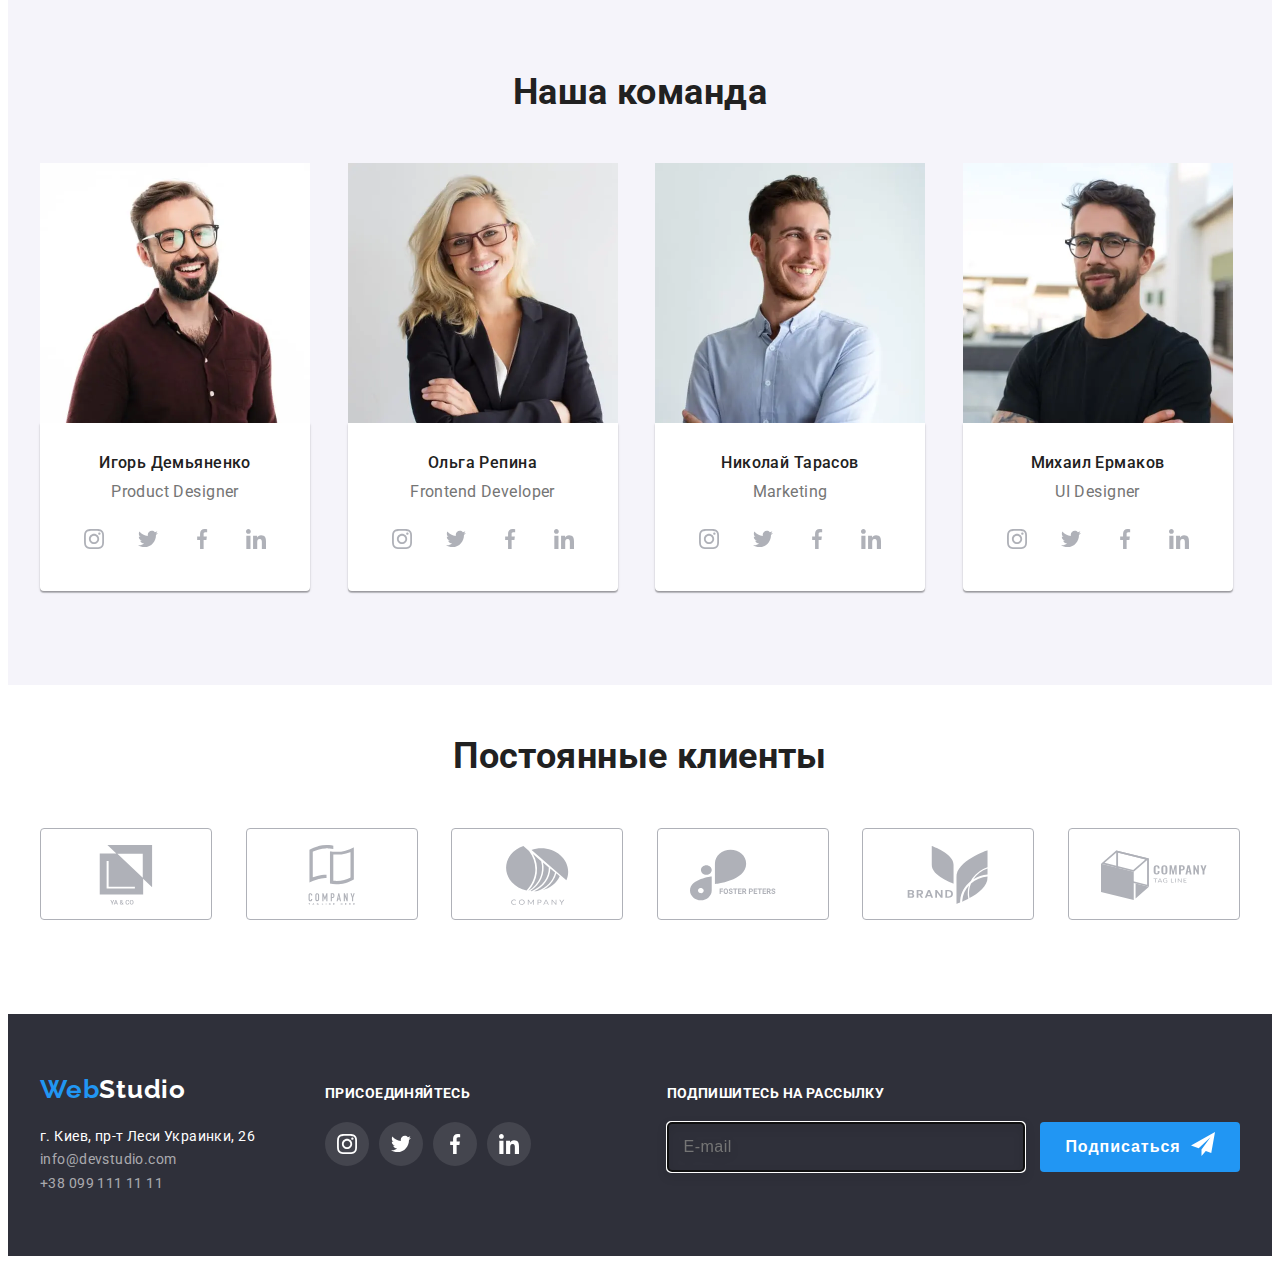
==== commit bc365c52: "редагування backdrop.html по BEM" ====
--- a/index.html
+++ b/index.html
@@ -864,91 +864,93 @@
     </footer>
     <!--=================end footer=================-->
 
-    <!-- <div class="backdrop is-hidden" data-modal>
+    <div class="backdrop is-hidden" data-modal>
       <div class="modal">
-        <button type="button" class="modal-close-btn" data-modal-close>
-          <svg class="modal-close-icon" width="18" height="18">
+        <button type="button" class="modal_close-btn" data-modal-close>
+          <svg class="modal__close-icon" width="18" height="18">
             <use href="./images/icon.svg#icon-close"></use>
           </svg>
         </button>
-        <p class="modal-title">Оставьте свои данные, мы вам перезвоним</p>
-
-        <form class="modal-form">
-          <div class="form-input-wrapper">
-            <label class="form-field"
-              ><span class="form-text">Имя</span>
-              <span class="form-user">
+        <p class="modal__title">Оставьте свои данные, мы вам перезвоним</p>
+
+        <form class="modal__form">
+          <div class="form__input-wrapper">
+            <label class="form__field"
+              ><span class="form__text">Имя</span>
+              <span class="form__user">
                 <input
                   name="user_name"
-                  class="form-input"
+                  class="form_input"
                   type="text"
                   required
                   minlength="2"
                 />
-                <svg class="input-icon" width="18" height="18">
+                <svg class="form__input-icon" width="18" height="18">
                   <use href="./images/icon.svg#person"></use>
                 </svg>
               </span>
             </label>
 
-            <label class="form-field"
-              ><span class="form-text">Телефон</span>
-              <span class="form-user">
+            <label class="form__field"
+              ><span class="form__text">Телефон</span>
+              <span class="form__user">
                 <input
                   name="user_tel"
-                  class="form-input"
+                  class="form_input"
                   type="tel"
                   required
                   pattern="[0-9]{10}"
                 />
-                <svg class="input-icon" width="18" height="18">
+                <svg class="form__input-icon" width="18" height="18">
                   <use href="./images/icon.svg#phone"></use>
                 </svg>
               </span>
             </label>
 
-            <label class="form-field"
-              ><span class="form-text">Почта</span>
-              <span class="form-user">
+            <label class="form__field"
+              ><span class="form__text">Почта</span>
+              <span class="form__user">
                 <input
                   name="user_email"
-                  class="form-input"
+                  class="form_input"
                   type="email"
                   required
                 />
-                <svg class="input-icon" width="18" height="18">
+                <svg class="form__input-icon" width="18" height="18">
                   <use href="./images/icon.svg#email"></use>
                 </svg>
               </span>
             </label>
 
-            <label class="form-field"
-              ><span class="form-text">Комментарий</span>
+            <label class="form__field"
+              ><span class="form__text">Комментарий</span>
               <textarea
                 name="comment"
-                class="form-comment"
+                class="form__comment"
                 placeholder="Введите текст"
               ></textarea>
             </label>
           </div>
 
-          <div class="form-checkbox-wrapper">
+          <div class="form__checkbox-wrapper">
             <input
               name="accept-policy"
-              class="form-checkbox visually-hidden"
+              class="form__checkbox visually-hidden"
               type="checkbox"
               id="policy-checkbox"
               required
             />
-            <label class="form-checkbox-label" for="policy-checkbox"
+            <label class="form__checkbox-label" for="policy-checkbox"
               >Соглашаюсь с рассылкой и принимаю&nbsp;
-              <a class="accept-policy-link" href="">Условия договора</a></label
+              <a class="form__accept-policy-link" href=""
+                >Условия договора</a
+              ></label
             >
           </div>
-          <button class="send-btn" type="submit">Отправить</button>
+          <button class="form__send-btn" type="submit">Отправить</button>
         </form>
       </div>
-    </div> -->
+    </div>
 
     <script src="./js/modal.js"></script>
     <script src="./js/menu.js"></script>
--- a/css/main.min.css
+++ b/css/main.min.css
@@ -1,2 +1,2 @@
-:root{--primary-text-color: #757575;--title-text-color: #212121;--akcent-text-color: #2196f3;--main-text-color: #ffffff;--border-color: #eeeeee;--fone-background-color: #ffffff;--main-background-color: #2f303a;--second-background-color: #f5f4fa;--button-color: #2196f3;--social-color: #afb1b8;--social-akcent-color: #2196f3;--social-hover-color: #ffffff;--primary-font-family: "Roboto", sans-serif;--font-logo: "Raleway", sans-serif}.visually-hidden{position:absolute;width:1px;height:1px;margin:-1px;padding:0;overflow:hidden;border:0;clip:rect(0 0 0 0)}body{font-family:var(--primary-font-family);font-size:14px;line-height:0.03em;letter-spacing:0.03em;color:var(--primary-text-color);background-color:var(--fone-background-color)}h1,h2,h3,p{margin-top:0;margin-bottom:0}ul{margin-top:0;margin-bottom:0;padding-left:0}img{display:block;max-width:100%;height:auto}.list{list-style:none}.link{text-decoration:none;transition:color 250ms cubic-bezier(0.4, 0, 0.2, 1)}.section{padding-top:94px;padding-bottom:94px}.container{padding-left:15px;padding-right:15px}@media screen and (min-width: 480px){.container{width:480px;margin-left:auto;margin-right:auto}}@media screen and (min-width: 768px){.container{width:768px}}@media screen and (min-width: 1200px){.container{width:1200px}}.title{color:var(--title-text-color)}.social-list{display:flex;justify-content:center;align-items:center}.team__social-item:not(:last-child){margin-right:10px}.social-item__links{display:flex;justify-content:center;align-items:center;width:44px;height:44px;border-radius:50%;fill:var(--social-color)}.social-item__icon{display:flex;justify-content:center}@media screen and (min-width: 1200px){.social-item__links{transition:background-color 250ms cubic-bezier(0.4, 0, 0.2, 1)}.social-item__links:hover,.social-item__links:focus{fill:var(--social-hover-color);background-color:var(--social-akcent-color)}.social-item__icon{transition:fill 250ms cubic-bezier(0.4, 0, 0.2, 1)}}.header__logo-link{font-family:var(--font-logo);font-style:normal;font-weight:700;font-size:24px;line-height:1.17;letter-spacing:0.03em;color:var(--title-text-color)}.header__logo-link_part-one{color:var(--akcent-text-color)}@media screen and (min-width: 1200px){.header__logo-link{font-size:26px;line-height:1.19}}.footer__logo-link{display:block;font-family:var(--font-logo);font-style:normal;font-weight:700;line-height:1.19;letter-spacing:0.03em;color:var(--main-text-color)}.footer__logo-link_part-one{color:var(--akcent-text-color)}@media screen and (max-width: 1199px){.footer__logo-link{font-size:24px}}@media screen and (min-width: 1200px){.footer__logo-link{font-size:26px;line-height:1.19}}@media screen and (max-width: 767px){.mobile-menu{opacity:0;visibility:hidden;pointer-events:none;position:absolute;top:0;left:0;width:100%;height:100vh;overflow:auto;background-color:var(--fone-background-color)}.mobile-menu__container{position:relative;padding-top:48px;padding-left:40px;padding-bottom:48px;display:flex;flex-direction:column;justify-content:space-between;height:100vh}.mobile-menu.is-open{opacity:1;visibility:visible;pointer-events:auto}.mobile-menu__close-btn{position:absolute;top:10px;right:15px;padding:0;border:none;line-height:0;background-color:transparent}.mobile-menu__close-btn:hover,.mobile-menu__close-btn:focus{fill:var(--button-color);outline:none;transition:fill 250ms cubic-bezier(0.4, 0, 0.2, 1)}.mobile-menu__item:not(:last-child){margin-bottom:32px}.mobile-menu__item .current{color:var(--akcent-text-color)}.mobile-menu__link{font-style:normal;font-weight:500;font-size:40px;line-height:1.18;letter-spacing:0.02em;color:var(--title-text-color)}.mobile-menu__tel{margin-bottom:32px}.mobile-menu__tel-link{font-style:normal;font-weight:500;font-size:34px;line-height:1.18;letter-spacing:0.02em;color:var(--akcent-text-color)}.mobile-menu__mail-link{font-style:normal;font-weight:500;font-size:24px;line-height:1.17;letter-spacing:0.02em;color:var(--primary-text-color)}.mobile-menu__social{display:flex;flex-wrap:wrap}.mobile-menu__social-item:not(:last-child){border-right:1px solid rgba(33,33,33,0.2);margin-right:10px}.mobile-menu__social-link{font-style:normal;font-weight:500;font-size:18px;line-height:1.22;letter-spacing:0.02em;color:var(--akcent-text-color);margin-right:10px}}@media screen and (min-width: 768px){.mobile-menu{display:none}}.backdrop{position:fixed;top:0;left:0;width:100vw;height:100vh;background-color:rgba(0,0,0,0.2);transition:opacity 500ms, visibility 500ms}.backdrop.is-hidden{opacity:0;visibility:hidden;pointer-events:none}.modal{position:absolute;top:50%;left:50%;transform:translate(-50%, -50%);width:528px;height:580px;background-color:#ffffff;color:var(--title-text-color);padding:40px;font-weight:700;font-size:20px;line-height:1.15}.modal-close-btn{position:absolute;top:8px;right:8px;width:30px;height:30px;display:flex;justify-content:center;align-items:center;border-radius:50%;border:1px solid rgba(0,0,0,0.1);background-color:transparent;padding:0;cursor:pointer}.modal-close-btn:hover,.modal-close-btn:focus{fill:var(--button-color);outline:none;transition:fill 250ms cubic-bezier(0.4, 0, 0.2, 1)}.modal-title{text-align:center}.form-input-wrapper{margin-top:12px;margin-bottom:20px}.form-field{display:block;align-items:center}.form-user{position:relative}.form-input{width:100%;height:40px;border:1px solid rgba(33,33,33,0.2);border-radius:4px;padding-left:42px;outline:none;font-weight:400;font-size:14px}.form-input:hover,.form-input:focus{border:1px solid var(--akcent-text-color);transition:border 250ms cubic-bezier(0.4, 0, 0.2, 1)}.input-icon{position:absolute;top:50%;left:12px;transform:translateY(-50%)}.form-input:focus+.input-icon,.form-input:hover+.input-icon{fill:var(--akcent-text-color);transition:fill 250ms cubic-bezier(0.4, 0, 0.2, 1)}.form-text{font-weight:400;font-size:12px;line-height:1.17;letter-spacing:0.01em;color:var(--primary-text-color)}.form-comment{width:100%;height:120px;border:1px solid rgba(33,33,33,0.2);border-radius:4px;resize:none;padding-top:12px;padding-left:16px;font-weight:400;font-size:14px;letter-spacing:0.01em;color:var(--title-text-color);outline:none}.form-comment:hover,.form-comment:focus{border:1px solid var(--akcent-text-color);transition:border 250ms cubic-bezier(0.4, 0, 0.2, 1)}.form-comment::placeholder{color:rgba(117,117,117,0.5)}.form-checkbox-wrapper{display:flex;justify-content:center}.form-checkbox-label{display:flex;align-items:center;font-weight:400;font-size:14px;line-height:1.71;color:var(--primary-text-color)}.form-checkbox-label::before{display:inline-block;width:16px;height:16px;border:1px solid #212121;border-radius:2px;content:"";cursor:pointer;margin-right:10px}.form-checkbox:checked+.form-checkbox-label::before{background-color:var(--button-color);border:none;background-image:url(../images/iconcheck.svg)}.form-checkbox:focus+.form-checkbox-label::before{outline:1px solid var(--button-color);border:none;transition:outline 250ms cubic-bezier(0.4, 0, 0.2, 1)}.accept-policy-link{color:var(--akcent-text-color)}.send-btn{display:block;margin:30px auto 0;width:200px;height:50px;border-radius:4px;border:none;font-weight:700;font-size:16px;line-height:1.88;letter-spacing:0.06em;color:var(--main-text-color);background-color:var(--button-color);cursor:pointer}.send-btn:hover,.send-btn:focus{background-color:#188ce8;box-shadow:0px 4px 4px rgba(0,0,0,0.15);transition:background-color 250ms cubic-bezier(0.4, 0, 0.2, 1),box-shadow 250ms cubic-bezier(0.4, 0, 0.2, 1)}.header{border-bottom:1px solid #ececec}.header__container{display:flex;justify-content:space-between;align-items:center}@media screen and (max-width: 1199px){.header__contacts-item:not(:last-child){margin-bottom:10px}.header{padding-top:21px;padding-bottom:21px}}@media screen and (max-width: 767px){.header{padding-top:10px;padding-bottom:10px}.header__nav-list{display:none}.header__contacts-list{display:none}.header__menu-burger-btn{padding:0;margin:0;border:none;line-height:0;background-color:var(--fone-background-color)}.header__menu-burger-btn:hover,.header__menu-burger-btn:focus{fill:var(--button-color);outline:none;transition:fill 250ms cubic-bezier(0.4, 0, 0.2, 1)}}@media screen and (min-width: 768px){.header__navigation{display:flex;align-items:center}.header__nav-list{display:flex;margin-left:88px}.header__nav-item{position:relative}.header__nav-item:not(:last-child){margin-right:50px}.header__nav-item .current{color:var(--akcent-text-color)}.header__nav-item .current::after{content:"";position:absolute;width:100%;height:4px;border-radius:2px;background-color:var(--social-akcent-color);bottom:-1px;left:0}.header__nav-link{position:relative;padding-top:32px;padding-bottom:32px;font-style:normal;font-weight:500;font-size:14px;line-height:1.14;letter-spacing:0.02em;color:var(--title-text-color)}.header__menu-burger-btn{display:none}.header__contacts-link{display:flex;align-items:center;font-weight:500;font-size:12px;line-height:1.17;letter-spacing:0.02em;color:var(--primary-text-color)}.header__contacts-icon{fill:currentColor;margin-right:10px}}@media screen and (min-width: 1200px){.header__nav-link{position:relative}.header__nav-link:hover,.header__nav-link:focus{color:var(--akcent-text-color)}.header__nav-list{margin-left:93px}.header__contacts-list{display:flex;align-items:center;margin-left:auto}.header__contacts-item:not(:last-child){margin-right:30px}.header__contacts-link{padding-top:32px;padding-bottom:32px;font-size:14px;line-height:1.14}.header__contacts-link:hover,.header__contacts-link:focus{color:var(--akcent-text-color)}}.hero{margin:0 auto;background-image:linear-gradient(rgba(47,48,58,0.4), rgba(47,48,58,0.4));background-size:cover;background-repeat:no-repeat;background-color:var(--main-background-color);text-align:center}.hero__title{font-weight:900;letter-spacing:0.06em;text-transform:uppercase;color:var(--main-text-color)}.hero__button{margin-right:auto;margin-left:auto;margin-top:30px;padding:10px 32px;min-width:200px;border-radius:4px;border:none;font-family:inherit;font-weight:700;font-size:16px;line-height:1.88;display:flex;align-items:center;text-align:center;letter-spacing:0.06em;cursor:pointer;color:var(--main-text-color);background-color:var(--button-color);transition:background-color 250ms cubic-bezier(0.4, 0, 0.2, 1),box-shadow 250ms cubic-bezier(0.4, 0, 0.2, 1)}.hero__button:hover,.hero__button:focus{background-color:#188ce8;box-shadow:0px 4px 4px rgba(0,0,0,0.15)}@media screen and (max-width: 1199px){.hero{max-height:400px;padding-top:118px;padding-bottom:118px}.hero__title{font-size:26px;line-height:1.62}}@media screen and (max-width: 767px){.hero{max-width:767px;background-image:url("../images/mobile/hero-img.jpg")}}@media screen and (max-width: 767px) and (min-device-pixel-ratio: 2), screen and (max-width: 767px) and (min-resolution: 192dpi), screen and (max-width: 767px) and (min-resolution: 2dppx){.hero{background-image:url("../images/mobile/hero-img@2x.jpg")}}@media screen and (min-width: 768px){.hero{max-width:1199px;background-image:url("../images/tablet/hero-tablet-img.jpg")}}@media screen and (min-width: 768px) and (min-device-pixel-ratio: 2), screen and (min-width: 768px) and (min-resolution: 192dpi), screen and (min-width: 768px) and (min-resolution: 2dppx){.hero{background-image:url("../images/tablet/hero-tablet-img@2x.jpg")}}@media screen and (min-width: 1200px){.hero{max-width:1600px;max-height:600px;padding-top:200px;padding-bottom:200px;background-image:url("../images/desktop/hero-desktop-Img.jpg")}}@media screen and (min-width: 1200px) and (min-device-pixel-ratio: 2), screen and (min-width: 1200px) and (min-resolution: 192dpi), screen and (min-width: 1200px) and (min-resolution: 2dppx){.hero{background-image:url("../images/desktop/hero-desktop-Img@2x.png")}}@media screen and (min-width: 1200px){.hero__title{font-size:44px;line-height:1.36}}.specifics__container{display:flex;justify-content:center;align-items:center;height:120px;margin-bottom:30px;background-color:var(--second-background-color)}.specifics__title{margin-bottom:10px;font-weight:700;line-height:1.14;text-transform:uppercase}.specifics__text{line-height:1.71}@media screen and (max-width: 1199px){.specifics__section{padding-top:60px;padding-bottom:60px}.specifics__list{flex-wrap:wrap}}@media screen and (max-width: 767px){.specifics__item{width:100%;margin:0}.specifics__title{text-align:center}.specifics__text{margin-bottom:30px}}@media screen and (min-width: 768px){.specifics__list{display:flex;margin:-15px}.specifics__item{width:calc((100% - 4 * 15px) / 2);margin:15px}}@media screen and (min-width: 1200px){.specifics__item{width:270px;margin-top:0;margin-bottom:0}}@media screen and (max-width: 1199px){.work{display:none}}@media screen and (min-width: 1200px){.work{padding-top:0}.work__title{margin-bottom:50px;font-weight:700;font-size:36px;line-height:1.17;text-align:center}.work__list{display:flex}.work__item:not(:last-child){margin-right:30px}.work__item-img{position:relative}.work__text{position:absolute;bottom:0;left:0;width:100%;height:70px;font-weight:700;line-height:1.14;text-align:center;text-transform:uppercase;color:var(--main-text-color);background-color:rgba(47,48,58,0.8);padding-top:27px;padding-bottom:27px}}.team{background-color:var(--second-background-color)}.team__title{font-weight:700;text-align:center}.team__description{padding-top:30px;box-shadow:0px 1px 3px rgba(0,0,0,0.12),0px 1px 1px rgba(0,0,0,0.14),0px 2px 1px rgba(0,0,0,0.2);border-radius:0px 0px 4px 4px;background-color:var(--fone-background-color)}.team__list-title{margin-bottom:10px;font-weight:500;font-size:16px;line-height:1.19;text-align:center}.team__list-text{font-size:16px;line-height:1.19;text-align:center;margin-bottom:16px}@media screen and (max-width: 1199px){.team{padding-top:60px;padding-bottom:60px}.team__title{margin-bottom:30px;font-size:28px;line-height:1.18}.team__description{padding-bottom:24px}}@media screen and (max-width: 767px){.team__item:not(:last-child){margin-bottom:30px}.team__img{width:100%}.team__description{width:100%}}@media screen and (min-width: 768px){.team__list{display:flex;flex-wrap:wrap;margin:-15px}.team__item{width:354px;flex-basis:calc((100% - 4 * 15px) / 2);margin:15px}.team__img{width:354px}.team__description{width:354px}}@media screen and (min-width: 1200px){.team__title{margin-bottom:50px;font-size:36px;line-height:1.17}.team__list{display:flex;margin-top:0;margin-bottom:0}.team__item{flex-basis:calc((100% - 8 * 15px) / 4);margin-left:15px;margin-top:0;margin-bottom:0}.team__img{width:270px}.team__description{width:270px;padding-bottom:30px}}.clients__title{font-weight:700;text-align:center}.clients__list{display:flex}.clients__link{display:flex;height:92px;padding-top:16px;padding-bottom:16px;border:1px solid var(--social-color);box-sizing:border-box;border-radius:4px;fill:var(--social-color);transition:fill 250ms cubic-bezier(0.4, 0, 0.2, 1),border 250ms cubic-bezier(0.4, 0, 0.2, 1)}.clients__link:hover,.clients__link:focus{fill:var(--social-akcent-color);border:1px solid var(--social-akcent-color)}@media screen and (min-width: 1200px){.clients__title{font-size:36px;line-height:1.17;margin-bottom:50px}.clients{padding-top:50px;padding-bottom:94px}.clients__list{justify-content:space-between;margin-left:-15px}.clients__item{width:calc((100% - 12 * 15px) / 6);margin-left:15px}.clients__link{padding-right:32px;padding-left:32px}}@media screen and (max-width: 1199px){.clients{padding-top:60px;padding-bottom:60px}.clients__title{margin-bottom:30px;font-weight:700;font-size:28px;line-height:1.18}.clients__list{flex-wrap:wrap;margin:-15px}.clients__item{width:calc((100% - 6 * 15px) / 3);margin:15px}.clients__link{width:100%;padding-right:75px;padding-left:75px}}@media screen and (max-width: 767px){.clients__item{width:calc((100% - 4 * 15px) / 2);margin:15px}.clients__link{padding-right:52px;padding-left:52px}}.footer{background-color:var(--main-background-color);padding-top:60px;padding-bottom:60px}.footer__logo-link{margin-bottom:20px}.footer-address__link{font-style:normal;font-weight:400;font-size:14px;line-height:1.71;letter-spacing:0.03em;color:var(--main-text-color)}.footer-address__link:hover,.footer-address__link:focus{color:var(--akcent-text-color)}.footer-address__link-item{font-style:normal;font-weight:400;font-size:14px;line-height:1.71;letter-spacing:0.03em;color:rgba(255,255,255,0.6)}.footer-address__link-item:hover,.footer-address__link-item:focus{color:var(--akcent-text-color)}.footer-text{margin-bottom:20px;font-weight:700;line-height:1.14;text-transform:uppercase;color:var(--main-text-color)}.footer-social__list{display:flex;justify-content:space-between}.footer-social__item{display:flex;justify-content:space-between;align-items:center}.footer-social__item:not(:last-child){margin-right:10px}.footer-social__link{display:flex;justify-content:center;align-items:center;width:44px;height:44px;border-radius:50%;fill:var(--main-text-color);background-color:rgba(255,255,255,0.1);transition:background-color 250ms cubic-bezier(0.4, 0, 0.2, 1)}.footer-social__link:hover,.footer-social__link:focus{background-color:var(--social-akcent-color)}.footer-social__icon{display:flex;justify-content:center}.footer-form__email-subscribe{height:50px;border:1px solid rgba(255,255,255,0.3);box-sizing:border-box;border-radius:4px;background:none;filter:drop-shadow(0px 4px 4px rgba(0,0,0,0.15));padding-left:16px;font-weight:400;font-size:16px;line-height:1.25;letter-spacing:0.03em;color:var(--main-text-color)}.footer-form__btn{min-width:200px;height:50px;border-radius:4px;border:none;font-weight:700;font-size:16px;line-height:1.88;letter-spacing:0.06em;color:var(--main-text-color);background-color:var(--button-color);cursor:pointer;transition:background-color 250ms cubic-bezier(0.4, 0, 0.2, 1),box-shadow 250ms cubic-bezier(0.4, 0, 0.2, 1)}.footer-form__btn:hover,.footer-form__btn:focus{background-color:#188ce8;box-shadow:0px 4px 4px rgba(0,0,0,0.15)}.form__text-icon-btn{display:flex;justify-content:center}.form__icon-send{margin-left:10px}@media screen and (max-width: 1199px){.footer-address{margin-bottom:60px;text-align:center}.footer-address__item:not(:last-child){margin-bottom:8px}.footer-social{width:206px;height:80px;display:flex;flex-direction:column;margin-bottom:60px;margin-left:auto;margin-right:65px}.footer-text{text-align:center}.form{display:block}.footer-form__btn{display:block;margin-top:20px;margin-right:auto;margin-left:auto}}@media screen and (max-width: 767px){.footer-social{margin-right:auto}.footer-form__email-subscribe{width:100%}}.filter-list{display:flex;justify-content:center}.filter-list-item{margin-right:8px;margin-bottom:50px}.filter-list-button{padding-top:6px;padding-bottom:6px;padding-left:22px;padding-right:22px;border-radius:4px;border:transparent;font-weight:500;font-size:16px;line-height:1.62;text-align:center;letter-spacing:0.03em;cursor:pointer;color:var(--title-text-color);background-color:var(--second-background-color);transition:color 250ms cubic-bezier(0.4, 0, 0.2, 1),background-color 250ms cubic-bezier(0.4, 0, 0.2, 1),box-shadow 250ms cubic-bezier(0.4, 0, 0.2, 1)}.filter-list-button:hover,.filter-list-button:focus{color:var(--main-text-color);background-color:var(--button-color);box-shadow:0px 3px 1px rgba(0,0,0,0.1),0px 1px 2px rgba(0,0,0,0.08),0px 2px 2px rgba(0,0,0,0.12)}.projects-list{display:flex;flex-wrap:wrap;margin-left:-30px;margin-top:-30px}.projects-list-item{flex-basis:calc((100% - 90px) / 3);margin-left:30px;margin-top:30px}.projects-list-link{display:block;transition:box-shadow 250ms cubic-bezier(0.4, 0, 0.2, 1)}.projects-list-link:hover,.projects-list-link:focus{box-shadow:0px 1px 1px rgba(0,0,0,0.12),0px 4px 4px rgba(0,0,0,0.06),1px 4px 6px rgba(0,0,0,0.16)}.project-description{padding:20px 24px;border:1px solid var(--border-color);border-top:none}.projects-item-title{margin-bottom:4px;font-style:normal;font-weight:700;font-size:18px;line-height:2;letter-spacing:0.06em;color:var(--title-text-color)}.projects-item-text{font-style:normal;font-weight:400;font-size:16px;line-height:1.88;letter-spacing:0.03em;color:var(--primary-text-color)}.projects-list-link-img{position:relative;overflow:hidden}.overlay{position:absolute;top:0;left:0;width:100%;height:100%;font-size:18px;line-height:1.56;color:var(--main-text-color);background-color:rgba(33,150,243,0.9);padding:63px 24px;overflow:auto;transform:translateY(101%);transition:transform 250ms cubic-bezier(0.4, 0, 0.2, 1)}.projects-list-link:hover .overlay,.projects-list-link:focus .overlay{transform:translate(0)}
+:root{--primary-text-color: #757575;--title-text-color: #212121;--akcent-text-color: #2196f3;--main-text-color: #ffffff;--border-color: #eeeeee;--fone-background-color: #ffffff;--main-background-color: #2f303a;--second-background-color: #f5f4fa;--button-color: #2196f3;--social-color: #afb1b8;--social-akcent-color: #2196f3;--social-hover-color: #ffffff;--primary-font-family: "Roboto", sans-serif;--font-logo: "Raleway", sans-serif}.visually-hidden{position:absolute;width:1px;height:1px;margin:-1px;padding:0;overflow:hidden;border:0;clip:rect(0 0 0 0)}body{font-family:var(--primary-font-family);font-size:14px;line-height:0.03em;letter-spacing:0.03em;color:var(--primary-text-color);background-color:var(--fone-background-color)}h1,h2,h3,p{margin-top:0;margin-bottom:0}ul{margin-top:0;margin-bottom:0;padding-left:0}img{display:block;max-width:100%;height:auto}.list{list-style:none}.link{text-decoration:none;transition:color 250ms cubic-bezier(0.4, 0, 0.2, 1)}.section{padding-top:94px;padding-bottom:94px}.container{padding-left:15px;padding-right:15px}@media screen and (min-width: 480px){.container{width:480px;margin-left:auto;margin-right:auto}}@media screen and (min-width: 768px){.container{width:768px}}@media screen and (min-width: 1200px){.container{width:1200px}}.title{color:var(--title-text-color)}.social-list{display:flex;justify-content:center;align-items:center}.team__social-item:not(:last-child){margin-right:10px}.social-item__links{display:flex;justify-content:center;align-items:center;width:44px;height:44px;border-radius:50%;fill:var(--social-color)}.social-item__icon{display:flex;justify-content:center}@media screen and (min-width: 1200px){.social-item__links{transition:background-color 250ms cubic-bezier(0.4, 0, 0.2, 1)}.social-item__links:hover,.social-item__links:focus{fill:var(--social-hover-color);background-color:var(--social-akcent-color)}.social-item__icon{transition:fill 250ms cubic-bezier(0.4, 0, 0.2, 1)}}.header__logo-link{font-family:var(--font-logo);font-style:normal;font-weight:700;font-size:24px;line-height:1.17;letter-spacing:0.03em;color:var(--title-text-color)}.header__logo-link_part-one{color:var(--akcent-text-color)}@media screen and (min-width: 1200px){.header__logo-link{font-size:26px;line-height:1.19}}.footer__logo-link{display:block;font-family:var(--font-logo);font-style:normal;font-weight:700;line-height:1.19;letter-spacing:0.03em;color:var(--main-text-color)}.footer__logo-link_part-one{color:var(--akcent-text-color)}@media screen and (max-width: 1199px){.footer__logo-link{font-size:24px}}@media screen and (min-width: 1200px){.footer__logo-link{font-size:26px;line-height:1.19}}@media screen and (max-width: 767px){.mobile-menu{opacity:0;visibility:hidden;pointer-events:none;position:absolute;top:0;left:0;width:100%;height:100vh;overflow:auto;background-color:var(--fone-background-color)}.mobile-menu__container{position:relative;padding-top:48px;padding-left:40px;padding-bottom:48px;display:flex;flex-direction:column;justify-content:space-between;height:100vh}.mobile-menu.is-open{opacity:1;visibility:visible;pointer-events:auto}.mobile-menu__close-btn{position:absolute;top:10px;right:15px;padding:0;border:none;line-height:0;background-color:transparent}.mobile-menu__close-btn:hover,.mobile-menu__close-btn:focus{fill:var(--button-color);outline:none;transition:fill 250ms cubic-bezier(0.4, 0, 0.2, 1)}.mobile-menu__item:not(:last-child){margin-bottom:32px}.mobile-menu__item .current{color:var(--akcent-text-color)}.mobile-menu__link{font-style:normal;font-weight:500;font-size:40px;line-height:1.18;letter-spacing:0.02em;color:var(--title-text-color)}.mobile-menu__tel{margin-bottom:32px}.mobile-menu__tel-link{font-style:normal;font-weight:500;font-size:34px;line-height:1.18;letter-spacing:0.02em;color:var(--akcent-text-color)}.mobile-menu__mail-link{font-style:normal;font-weight:500;font-size:24px;line-height:1.17;letter-spacing:0.02em;color:var(--primary-text-color)}.mobile-menu__social{display:flex;flex-wrap:wrap}.mobile-menu__social-item:not(:last-child){border-right:1px solid rgba(33,33,33,0.2);margin-right:10px}.mobile-menu__social-link{font-style:normal;font-weight:500;font-size:18px;line-height:1.22;letter-spacing:0.02em;color:var(--akcent-text-color);margin-right:10px}}@media screen and (min-width: 768px){.mobile-menu{display:none}}.backdrop{position:fixed;top:0;left:0;width:100vw;height:100vh;background-color:rgba(0,0,0,0.2);transition:opacity 500ms, visibility 500ms}.backdrop.is-hidden{opacity:0;visibility:hidden;pointer-events:none}.modal{position:absolute;top:50%;left:50%;transform:translate(-50%, -50%);width:528px;height:580px;background-color:#ffffff;color:var(--title-text-color);padding:40px;font-weight:700;font-size:20px;line-height:1.15}.modal_close-btn{position:absolute;top:8px;right:8px;width:30px;height:30px;display:flex;justify-content:center;align-items:center;border-radius:50%;border:1px solid rgba(0,0,0,0.1);background-color:transparent;padding:0;cursor:pointer}.modal_close-btn:hover,.modal_close-btn:focus{fill:var(--button-color);outline:none;transition:fill 250ms cubic-bezier(0.4, 0, 0.2, 1)}.modal__title{text-align:center}.form__input-wrapper{margin-top:12px;margin-bottom:20px}.form__field{display:block;align-items:center}.form__user{position:relative}.form_input{width:100%;height:40px;border:1px solid rgba(33,33,33,0.2);border-radius:4px;padding-left:42px;outline:none;font-weight:400;font-size:14px}.form_input:hover,.form_input:focus{border:1px solid var(--akcent-text-color);transition:border 250ms cubic-bezier(0.4, 0, 0.2, 1)}.form__input-icon{position:absolute;top:50%;left:12px;transform:translateY(-50%)}.form-input:focus+.form__input-icon,.form-input:hover+.form__input-icon{fill:var(--akcent-text-color);transition:fill 250ms cubic-bezier(0.4, 0, 0.2, 1)}.form__text{font-weight:400;font-size:12px;line-height:1.17;letter-spacing:0.01em;color:var(--primary-text-color)}.form__comment{width:100%;height:120px;border:1px solid rgba(33,33,33,0.2);border-radius:4px;resize:none;padding-top:12px;padding-left:16px;font-weight:400;font-size:14px;letter-spacing:0.01em;color:var(--title-text-color);outline:none}.form__comment:hover,.form__comment:focus{border:1px solid var(--akcent-text-color);transition:border 250ms cubic-bezier(0.4, 0, 0.2, 1)}.form__comment::placeholder{color:rgba(117,117,117,0.5)}.form__checkbox-wrapper{display:flex;justify-content:center}.form__checkbox-label{display:flex;align-items:center;font-weight:400;font-size:14px;line-height:1.71;color:var(--primary-text-color)}.form__checkbox-label::before{display:inline-block;width:16px;height:16px;border:1px solid #212121;border-radius:2px;content:"";cursor:pointer;margin-right:10px}.form__checkbox:checked+.form__checkbox-label::before{background-color:var(--button-color);border:none;background-image:url(../images/iconcheck.svg)}.form__checkbox:focus+.form__checkbox-label::before{outline:1px solid var(--button-color);border:none;transition:outline 250ms cubic-bezier(0.4, 0, 0.2, 1)}.form__accept-policy-link{color:var(--akcent-text-color)}.form__send-btn{display:block;margin:30px auto 0;width:200px;height:50px;border-radius:4px;border:none;font-weight:700;font-size:16px;line-height:1.88;letter-spacing:0.06em;color:var(--main-text-color);background-color:var(--button-color);cursor:pointer}.form__send-btn:hover,.form__send-btn:focus{background-color:#188ce8;box-shadow:0px 4px 4px rgba(0,0,0,0.15);transition:background-color 250ms cubic-bezier(0.4, 0, 0.2, 1),box-shadow 250ms cubic-bezier(0.4, 0, 0.2, 1)}.header{border-bottom:1px solid #ececec}.header__container{display:flex;justify-content:space-between;align-items:center}@media screen and (max-width: 1199px){.header__contacts-item:not(:last-child){margin-bottom:10px}.header{padding-top:21px;padding-bottom:21px}}@media screen and (max-width: 767px){.header{padding-top:10px;padding-bottom:10px}.header__nav-list{display:none}.header__contacts-list{display:none}.header__menu-burger-btn{padding:0;margin:0;border:none;line-height:0;background-color:var(--fone-background-color)}.header__menu-burger-btn:hover,.header__menu-burger-btn:focus{fill:var(--button-color);outline:none;transition:fill 250ms cubic-bezier(0.4, 0, 0.2, 1)}}@media screen and (min-width: 768px){.header__navigation{display:flex;align-items:center}.header__nav-list{display:flex;margin-left:88px}.header__nav-item{position:relative}.header__nav-item:not(:last-child){margin-right:50px}.header__nav-item .current{color:var(--akcent-text-color)}.header__nav-item .current::after{content:"";position:absolute;width:100%;height:4px;border-radius:2px;background-color:var(--social-akcent-color);bottom:-1px;left:0}.header__nav-link{position:relative;padding-top:32px;padding-bottom:32px;font-style:normal;font-weight:500;font-size:14px;line-height:1.14;letter-spacing:0.02em;color:var(--title-text-color)}.header__menu-burger-btn{display:none}.header__contacts-link{display:flex;align-items:center;font-weight:500;font-size:12px;line-height:1.17;letter-spacing:0.02em;color:var(--primary-text-color)}.header__contacts-icon{fill:currentColor;margin-right:10px}}@media screen and (min-width: 1200px){.header__nav-link{position:relative}.header__nav-link:hover,.header__nav-link:focus{color:var(--akcent-text-color)}.header__nav-list{margin-left:93px}.header__contacts-list{display:flex;align-items:center;margin-left:auto}.header__contacts-item:not(:last-child){margin-right:30px}.header__contacts-link{padding-top:32px;padding-bottom:32px;font-size:14px;line-height:1.14}.header__contacts-link:hover,.header__contacts-link:focus{color:var(--akcent-text-color)}}.hero{margin:0 auto;background-image:linear-gradient(rgba(47,48,58,0.4), rgba(47,48,58,0.4));background-size:cover;background-repeat:no-repeat;background-color:var(--main-background-color);text-align:center}.hero__title{font-weight:900;letter-spacing:0.06em;text-transform:uppercase;color:var(--main-text-color)}.hero__button{margin-right:auto;margin-left:auto;margin-top:30px;padding:10px 32px;min-width:200px;border-radius:4px;border:none;font-family:inherit;font-weight:700;font-size:16px;line-height:1.88;display:flex;align-items:center;text-align:center;letter-spacing:0.06em;cursor:pointer;color:var(--main-text-color);background-color:var(--button-color);transition:background-color 250ms cubic-bezier(0.4, 0, 0.2, 1),box-shadow 250ms cubic-bezier(0.4, 0, 0.2, 1)}.hero__button:hover,.hero__button:focus{background-color:#188ce8;box-shadow:0px 4px 4px rgba(0,0,0,0.15)}@media screen and (max-width: 1199px){.hero{max-height:400px;padding-top:118px;padding-bottom:118px}.hero__title{font-size:26px;line-height:1.62}}@media screen and (max-width: 767px){.hero{max-width:767px;background-image:url("../images/mobile/hero-img.jpg")}}@media screen and (max-width: 767px) and (min-device-pixel-ratio: 2), screen and (max-width: 767px) and (min-resolution: 192dpi), screen and (max-width: 767px) and (min-resolution: 2dppx){.hero{background-image:url("../images/mobile/hero-img@2x.jpg")}}@media screen and (min-width: 768px){.hero{max-width:1199px;background-image:url("../images/tablet/hero-tablet-img.jpg")}}@media screen and (min-width: 768px) and (min-device-pixel-ratio: 2), screen and (min-width: 768px) and (min-resolution: 192dpi), screen and (min-width: 768px) and (min-resolution: 2dppx){.hero{background-image:url("../images/tablet/hero-tablet-img@2x.jpg")}}@media screen and (min-width: 1200px){.hero{max-width:1600px;max-height:600px;padding-top:200px;padding-bottom:200px;background-image:url("../images/desktop/hero-desktop-Img.jpg")}}@media screen and (min-width: 1200px) and (min-device-pixel-ratio: 2), screen and (min-width: 1200px) and (min-resolution: 192dpi), screen and (min-width: 1200px) and (min-resolution: 2dppx){.hero{background-image:url("../images/desktop/hero-desktop-Img@2x.png")}}@media screen and (min-width: 1200px){.hero__title{font-size:44px;line-height:1.36}}.specifics__container{display:flex;justify-content:center;align-items:center;height:120px;margin-bottom:30px;background-color:var(--second-background-color)}.specifics__title{margin-bottom:10px;font-weight:700;line-height:1.14;text-transform:uppercase}.specifics__text{line-height:1.71}@media screen and (max-width: 1199px){.specifics__section{padding-top:60px;padding-bottom:60px}.specifics__list{flex-wrap:wrap}}@media screen and (max-width: 767px){.specifics__item{width:100%;margin:0}.specifics__title{text-align:center}.specifics__text{margin-bottom:30px}}@media screen and (min-width: 768px){.specifics__list{display:flex;margin:-15px}.specifics__item{width:calc((100% - 4 * 15px) / 2);margin:15px}}@media screen and (min-width: 1200px){.specifics__item{width:270px;margin-top:0;margin-bottom:0}}@media screen and (max-width: 1199px){.work{display:none}}@media screen and (min-width: 1200px){.work{padding-top:0}.work__title{margin-bottom:50px;font-weight:700;font-size:36px;line-height:1.17;text-align:center}.work__list{display:flex}.work__item:not(:last-child){margin-right:30px}.work__item-img{position:relative}.work__text{position:absolute;bottom:0;left:0;width:100%;height:70px;font-weight:700;line-height:1.14;text-align:center;text-transform:uppercase;color:var(--main-text-color);background-color:rgba(47,48,58,0.8);padding-top:27px;padding-bottom:27px}}.team{background-color:var(--second-background-color)}.team__title{font-weight:700;text-align:center}.team__description{padding-top:30px;box-shadow:0px 1px 3px rgba(0,0,0,0.12),0px 1px 1px rgba(0,0,0,0.14),0px 2px 1px rgba(0,0,0,0.2);border-radius:0px 0px 4px 4px;background-color:var(--fone-background-color)}.team__list-title{margin-bottom:10px;font-weight:500;font-size:16px;line-height:1.19;text-align:center}.team__list-text{font-size:16px;line-height:1.19;text-align:center;margin-bottom:16px}@media screen and (max-width: 1199px){.team{padding-top:60px;padding-bottom:60px}.team__title{margin-bottom:30px;font-size:28px;line-height:1.18}.team__description{padding-bottom:24px}}@media screen and (max-width: 767px){.team__item:not(:last-child){margin-bottom:30px}.team__img{width:100%}.team__description{width:100%}}@media screen and (min-width: 768px){.team__list{display:flex;flex-wrap:wrap;margin:-15px}.team__item{width:354px;flex-basis:calc((100% - 4 * 15px) / 2);margin:15px}.team__img{width:354px}.team__description{width:354px}}@media screen and (min-width: 1200px){.team__title{margin-bottom:50px;font-size:36px;line-height:1.17}.team__list{display:flex;margin-top:0;margin-bottom:0}.team__item{flex-basis:calc((100% - 8 * 15px) / 4);margin-left:15px;margin-top:0;margin-bottom:0}.team__img{width:270px}.team__description{width:270px;padding-bottom:30px}}.clients__title{font-weight:700;text-align:center}.clients__list{display:flex}.clients__link{display:flex;height:92px;padding-top:16px;padding-bottom:16px;border:1px solid var(--social-color);box-sizing:border-box;border-radius:4px;fill:var(--social-color);transition:fill 250ms cubic-bezier(0.4, 0, 0.2, 1),border 250ms cubic-bezier(0.4, 0, 0.2, 1)}.clients__link:hover,.clients__link:focus{fill:var(--social-akcent-color);border:1px solid var(--social-akcent-color)}@media screen and (min-width: 1200px){.clients__title{font-size:36px;line-height:1.17;margin-bottom:50px}.clients{padding-top:50px;padding-bottom:94px}.clients__list{justify-content:space-between;margin-left:-15px}.clients__item{width:calc((100% - 12 * 15px) / 6);margin-left:15px}.clients__link{padding-right:32px;padding-left:32px}}@media screen and (max-width: 1199px){.clients{padding-top:60px;padding-bottom:60px}.clients__title{margin-bottom:30px;font-weight:700;font-size:28px;line-height:1.18}.clients__list{flex-wrap:wrap;margin:-15px}.clients__item{width:calc((100% - 6 * 15px) / 3);margin:15px}.clients__link{width:100%;padding-right:75px;padding-left:75px}}@media screen and (max-width: 767px){.clients__item{width:calc((100% - 4 * 15px) / 2);margin:15px}.clients__link{padding-right:52px;padding-left:52px}}.footer{background-color:var(--main-background-color);padding-top:60px;padding-bottom:60px}.footer__logo-link{margin-bottom:20px}.footer-address__link{font-style:normal;font-weight:400;font-size:14px;line-height:1.71;letter-spacing:0.03em;color:var(--main-text-color)}.footer-address__link-item{font-style:normal;font-weight:400;font-size:14px;line-height:1.71;letter-spacing:0.03em;color:rgba(255,255,255,0.6)}.footer-text{margin-bottom:20px;font-weight:700;line-height:1.14;text-transform:uppercase;color:var(--main-text-color)}.footer-social__list{display:flex;justify-content:space-between}.footer-social__item{display:flex;justify-content:space-between;align-items:center}.footer-social__item:not(:last-child){margin-right:10px}.footer-social__link{display:flex;justify-content:center;align-items:center;width:44px;height:44px;border-radius:50%;fill:var(--main-text-color);background-color:rgba(255,255,255,0.1)}.footer-social__icon{display:flex;justify-content:center}.footer-form__email-subscribe{height:50px;border:1px solid rgba(255,255,255,0.3);box-sizing:border-box;border-radius:4px;background:none;filter:drop-shadow(0px 4px 4px rgba(0,0,0,0.15));padding-left:16px;font-weight:400;font-size:16px;line-height:1.25;letter-spacing:0.03em;color:var(--main-text-color)}.footer-form__btn{min-width:200px;height:50px;border-radius:4px;border:none;font-weight:700;font-size:16px;line-height:1.88;letter-spacing:0.06em;color:var(--main-text-color);background-color:var(--button-color)}.form__text-icon-btn{display:flex;justify-content:center}.form__icon-send{margin-left:10px}@media screen and (min-width: 768px){.footer-container{display:flex;align-items:baseline;flex-wrap:wrap}.footer-form__email-subscribe{width:450px;margin-right:auto;margin-left:auto}.form{margin-right:auto;margin-left:auto}}@media screen and (min-width: 1200px){.footer__logo-link{font-size:26px}.footer-address{margin-right:70px}.footer-address__link:hover,.footer-address__link:focus{color:var(--akcent-text-color)}.footer-address__link-item:hover,.footer-address__link-item:focus{color:var(--akcent-text-color)}.footer-social__link{transition:background-color 250ms cubic-bezier(0.4, 0, 0.2, 1)}.footer-social__link:hover,.footer-social__link:focus{background-color:var(--social-akcent-color)}.form{margin-right:0}.footer-form__email-subscribe{width:358px;margin-right:12px}.footer-form__btn{cursor:pointer;transition:background-color 250ms cubic-bezier(0.4, 0, 0.2, 1),box-shadow 250ms cubic-bezier(0.4, 0, 0.2, 1)}.footer-form__btn:hover,.footer-form__btn:focus{background-color:#188ce8;box-shadow:0px 4px 4px rgba(0,0,0,0.15)}}@media screen and (max-width: 1199px){.footer-address{margin-left:60px;margin-bottom:60px;text-align:center}.footer-address__item:not(:last-child){margin-bottom:8px}.footer-social{width:206px;height:80px;display:flex;flex-direction:column;margin-bottom:60px;margin-left:auto;margin-right:65px}.footer-text{text-align:center}.form{display:block}.footer-form__btn{display:block;margin-top:20px;margin-right:auto;margin-left:auto}}@media screen and (max-width: 767px){.footer-address{margin-left:auto}.footer-social{margin-right:auto}.footer-form__email-subscribe{width:100%}}.filter-list{display:flex;justify-content:center}.filter-list-item{margin-right:8px;margin-bottom:50px}.filter-list-button{padding-top:6px;padding-bottom:6px;padding-left:22px;padding-right:22px;border-radius:4px;border:transparent;font-weight:500;font-size:16px;line-height:1.62;text-align:center;letter-spacing:0.03em;cursor:pointer;color:var(--title-text-color);background-color:var(--second-background-color);transition:color 250ms cubic-bezier(0.4, 0, 0.2, 1),background-color 250ms cubic-bezier(0.4, 0, 0.2, 1),box-shadow 250ms cubic-bezier(0.4, 0, 0.2, 1)}.filter-list-button:hover,.filter-list-button:focus{color:var(--main-text-color);background-color:var(--button-color);box-shadow:0px 3px 1px rgba(0,0,0,0.1),0px 1px 2px rgba(0,0,0,0.08),0px 2px 2px rgba(0,0,0,0.12)}.projects-list{display:flex;flex-wrap:wrap;margin-left:-30px;margin-top:-30px}.projects-list-item{flex-basis:calc((100% - 90px) / 3);margin-left:30px;margin-top:30px}.projects-list-link{display:block;transition:box-shadow 250ms cubic-bezier(0.4, 0, 0.2, 1)}.projects-list-link:hover,.projects-list-link:focus{box-shadow:0px 1px 1px rgba(0,0,0,0.12),0px 4px 4px rgba(0,0,0,0.06),1px 4px 6px rgba(0,0,0,0.16)}.project-description{padding:20px 24px;border:1px solid var(--border-color);border-top:none}.projects-item-title{margin-bottom:4px;font-style:normal;font-weight:700;font-size:18px;line-height:2;letter-spacing:0.06em;color:var(--title-text-color)}.projects-item-text{font-style:normal;font-weight:400;font-size:16px;line-height:1.88;letter-spacing:0.03em;color:var(--primary-text-color)}.projects-list-link-img{position:relative;overflow:hidden}.overlay{position:absolute;top:0;left:0;width:100%;height:100%;font-size:18px;line-height:1.56;color:var(--main-text-color);background-color:rgba(33,150,243,0.9);padding:63px 24px;overflow:auto;transform:translateY(101%);transition:transform 250ms cubic-bezier(0.4, 0, 0.2, 1)}.projects-list-link:hover .overlay,.projects-list-link:focus .overlay{transform:translate(0)}
 /*# sourceMappingURL=main.min.css.map */